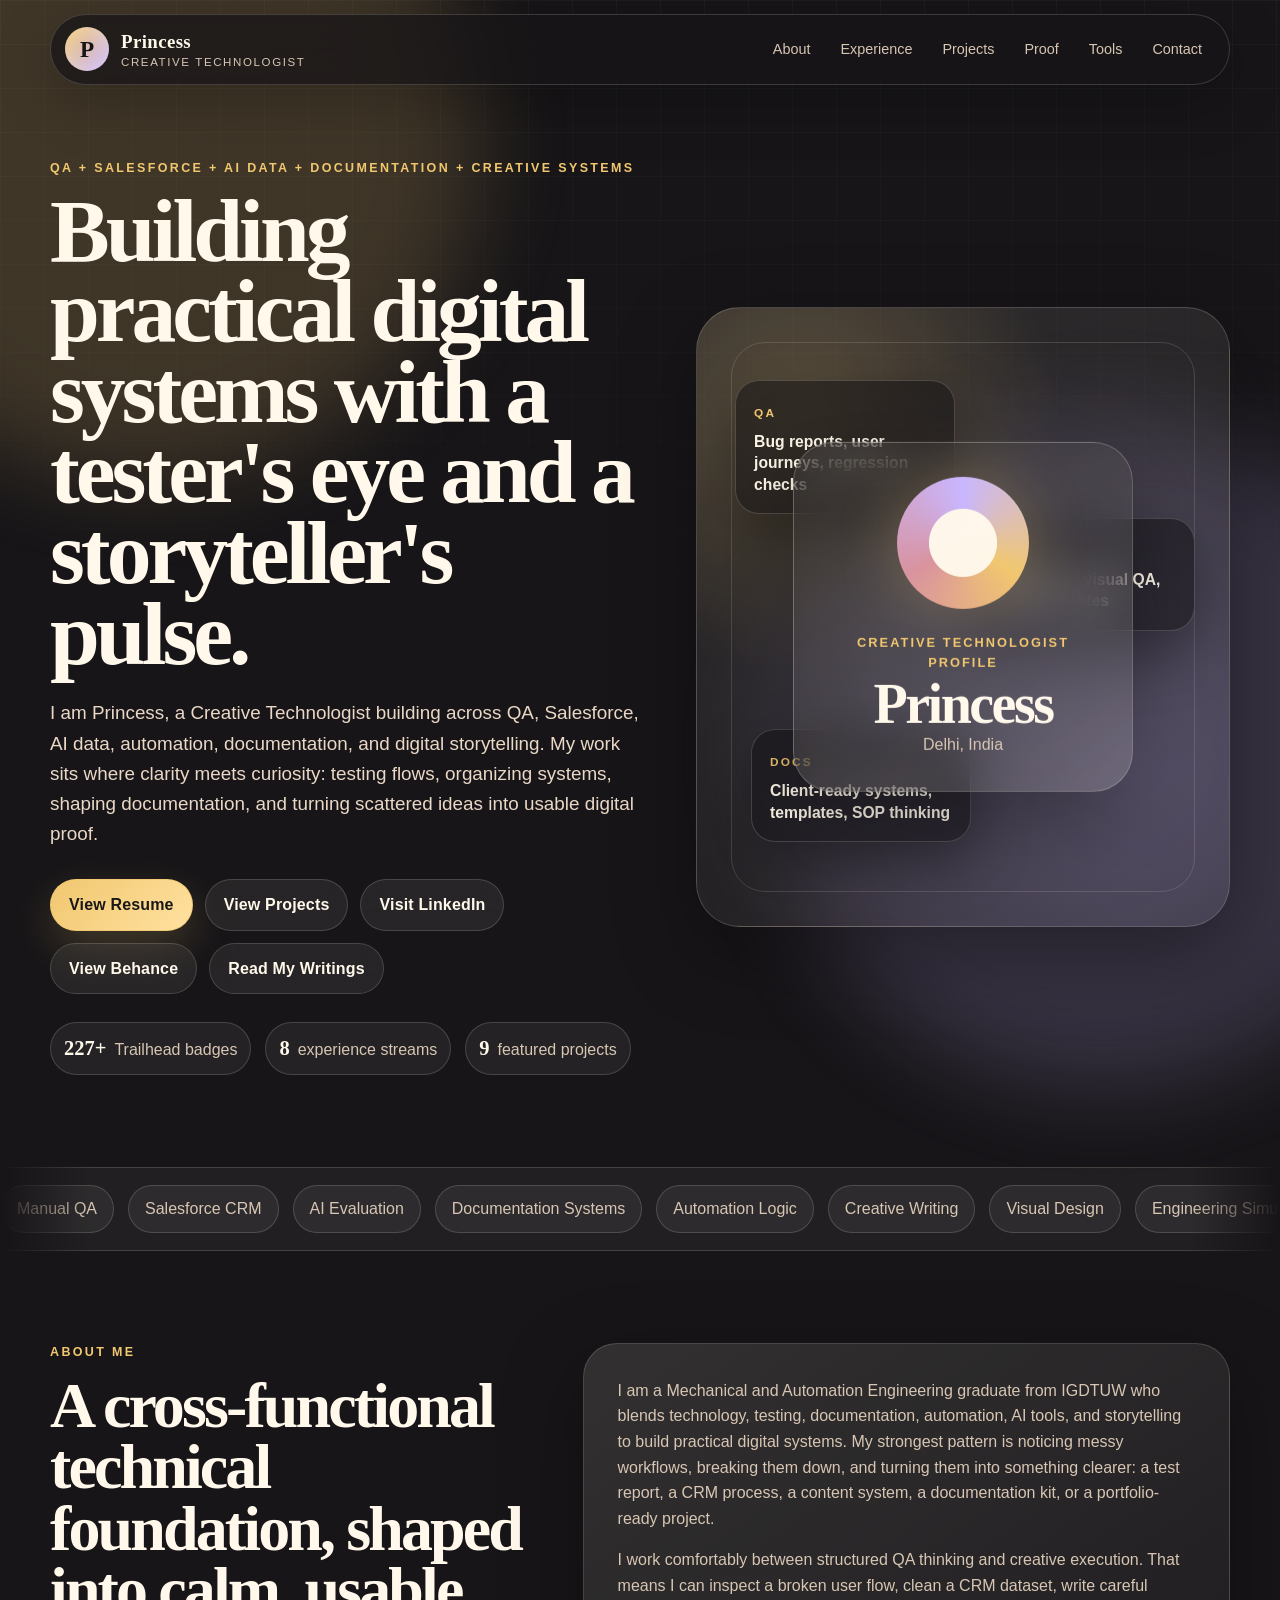
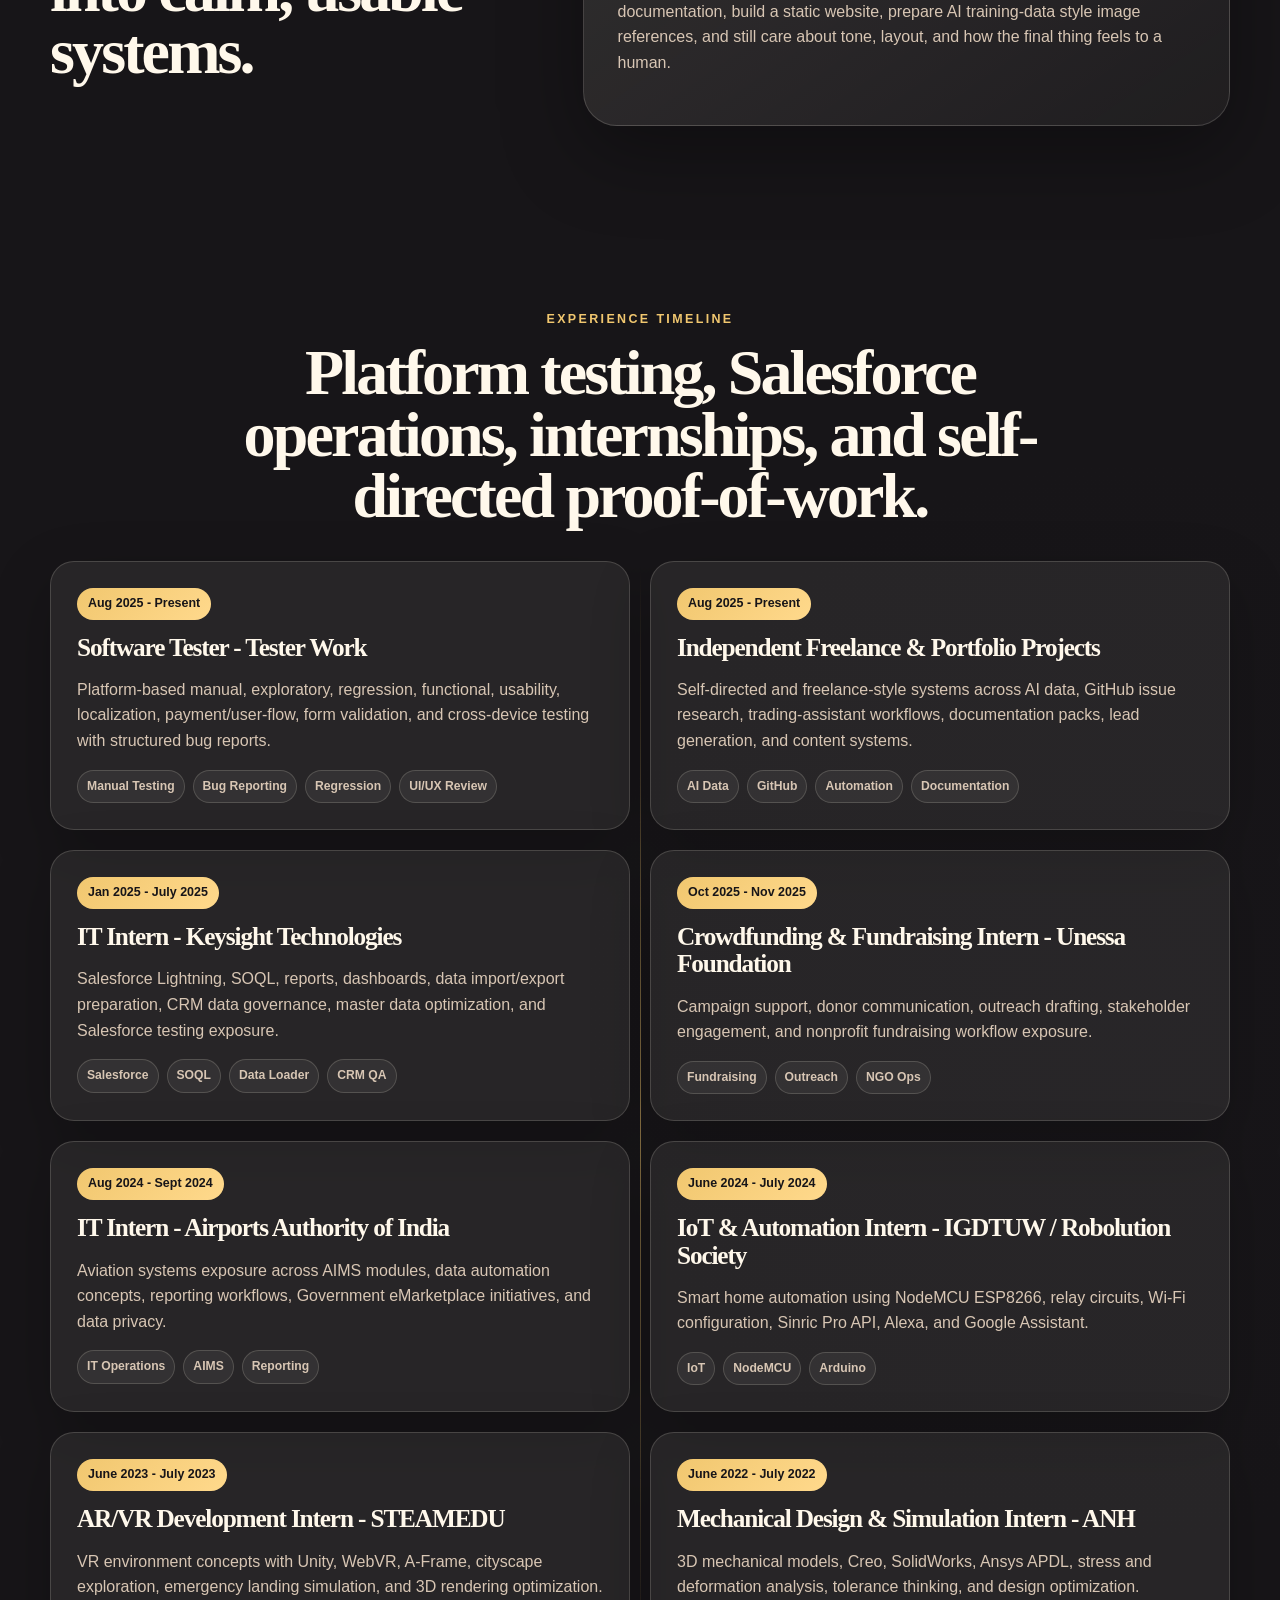
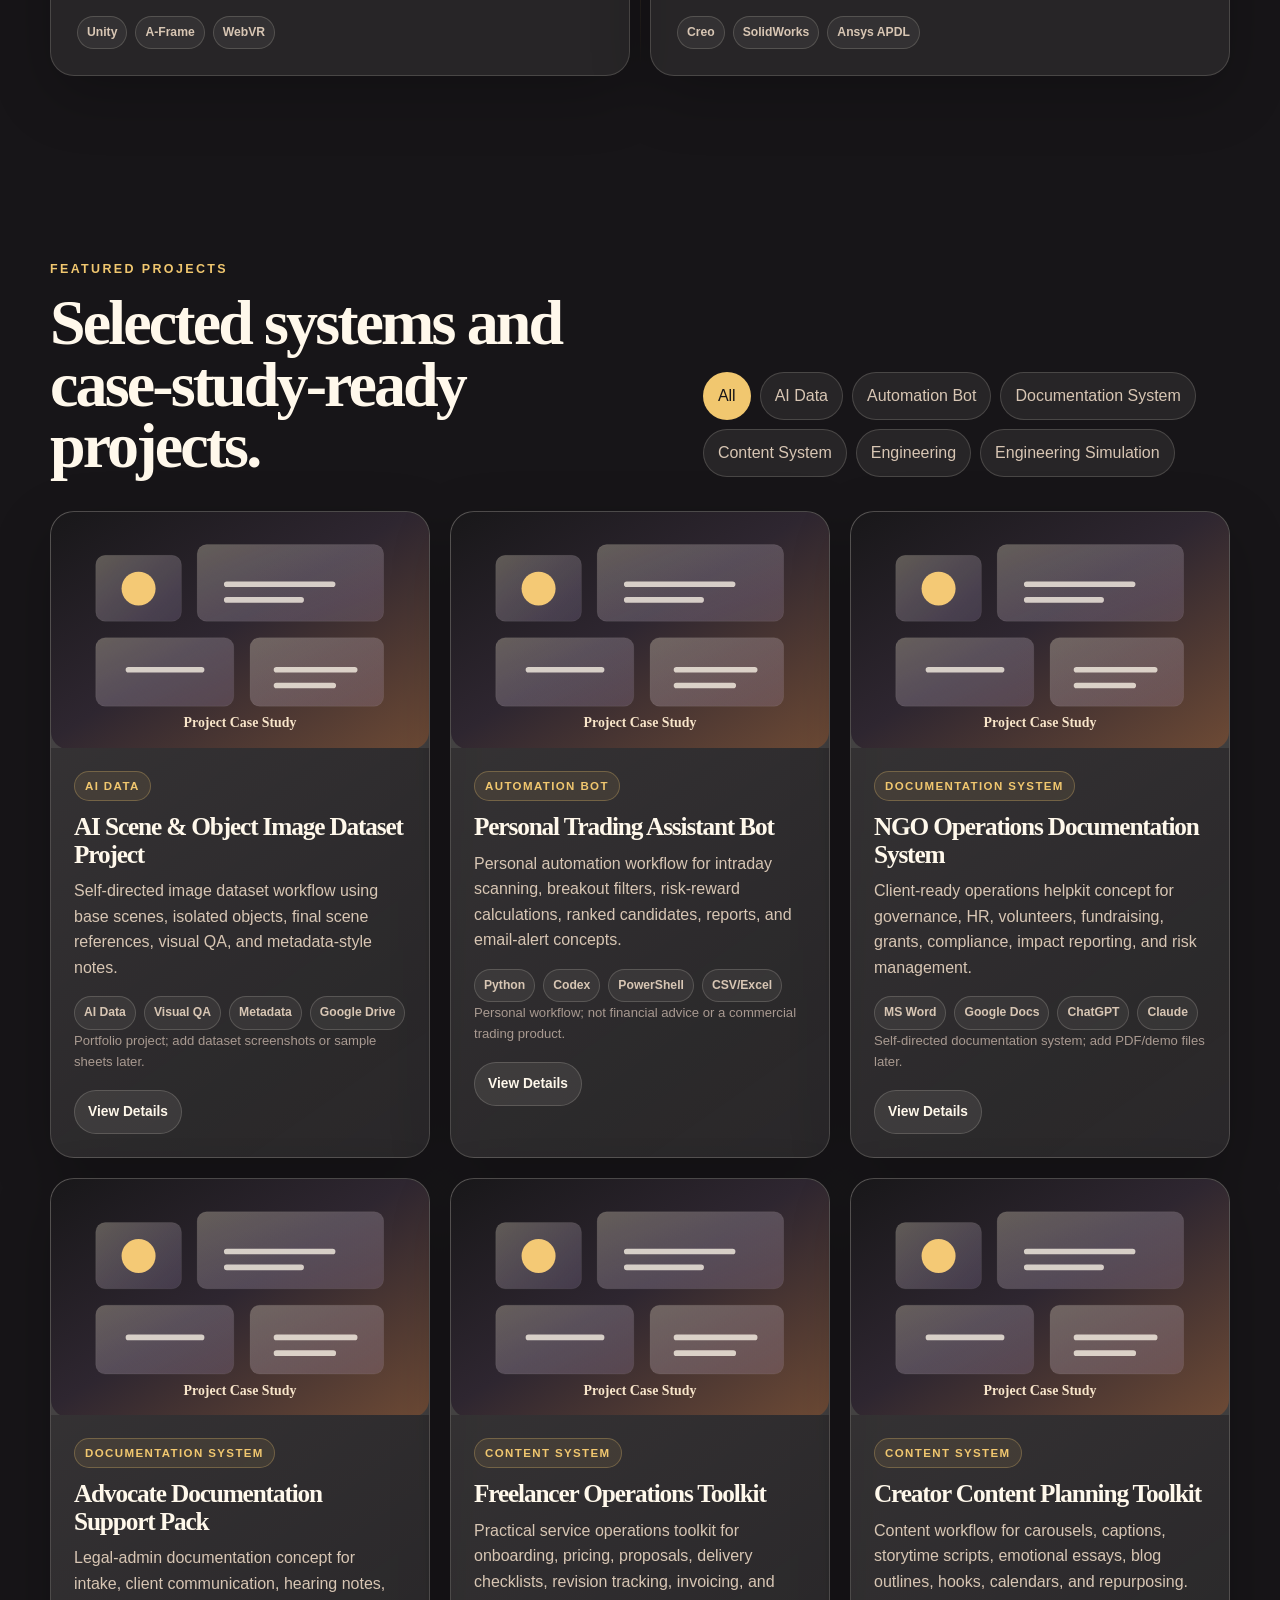
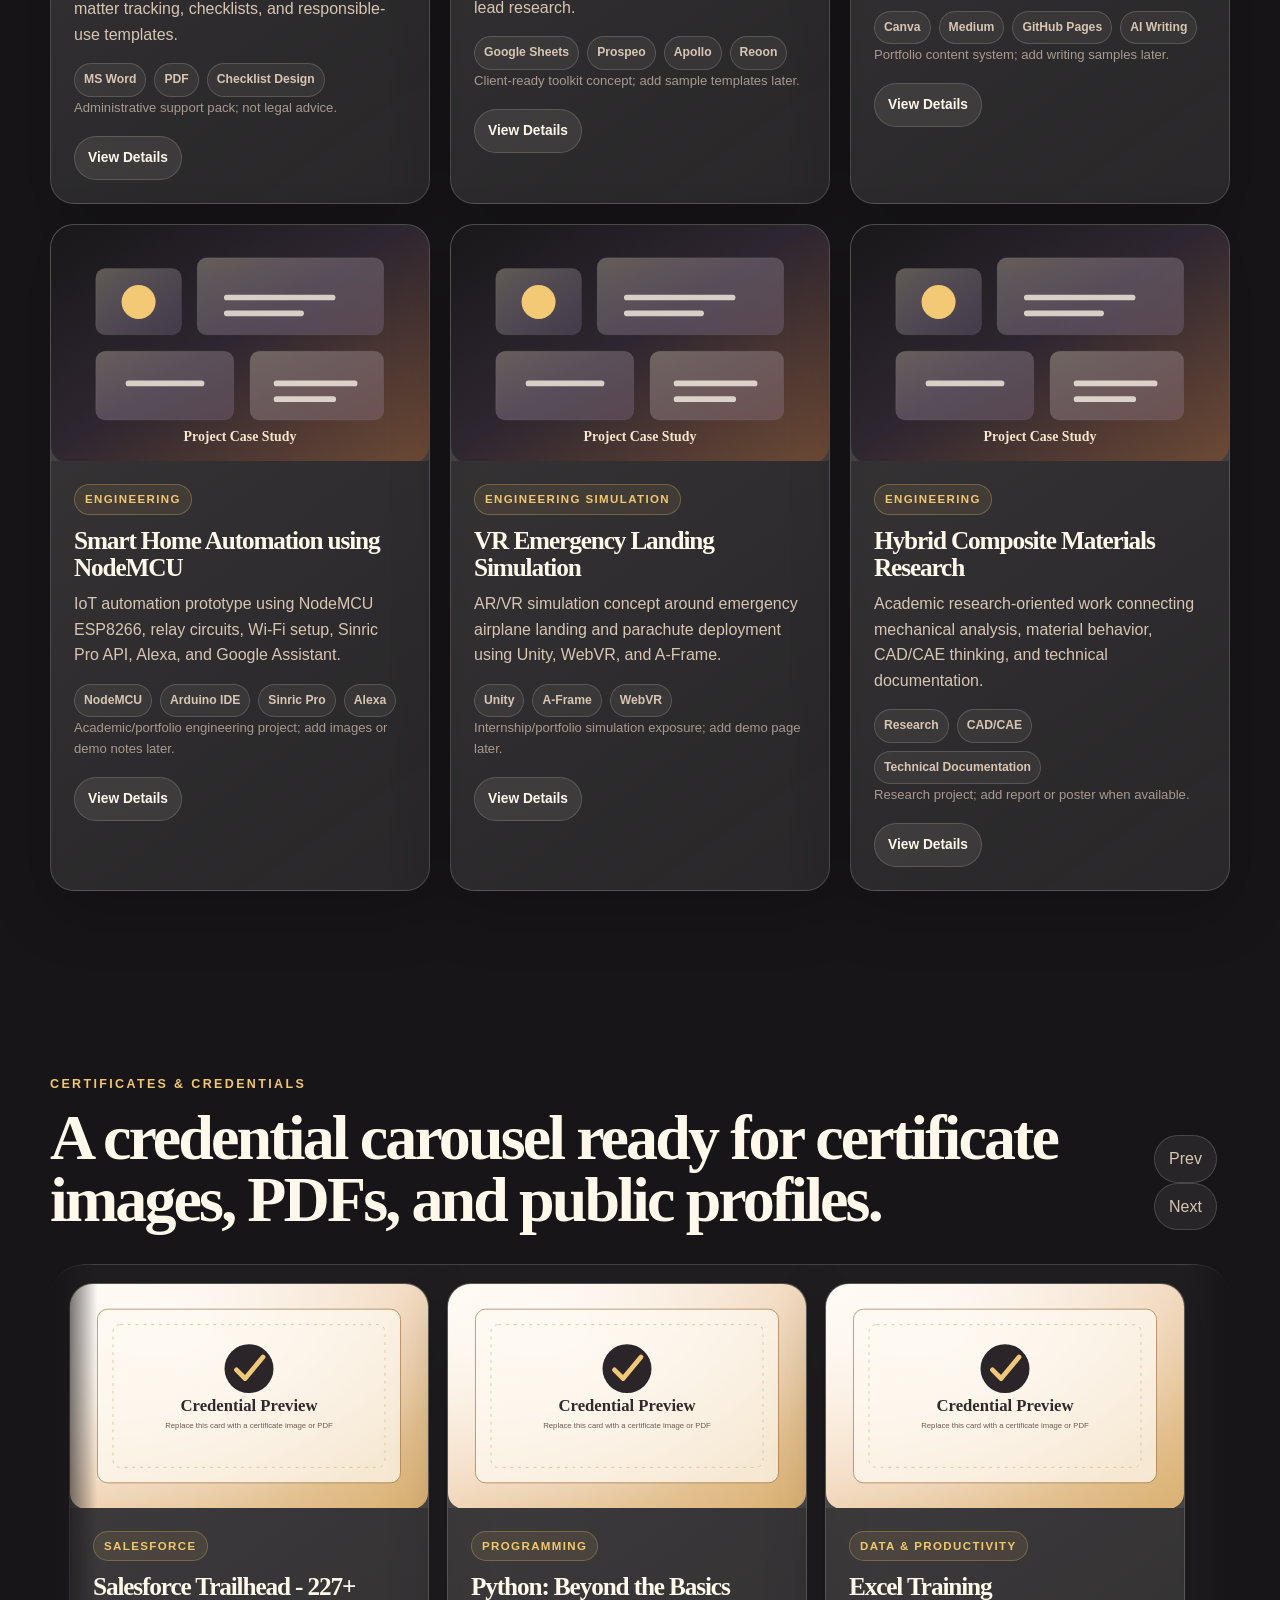
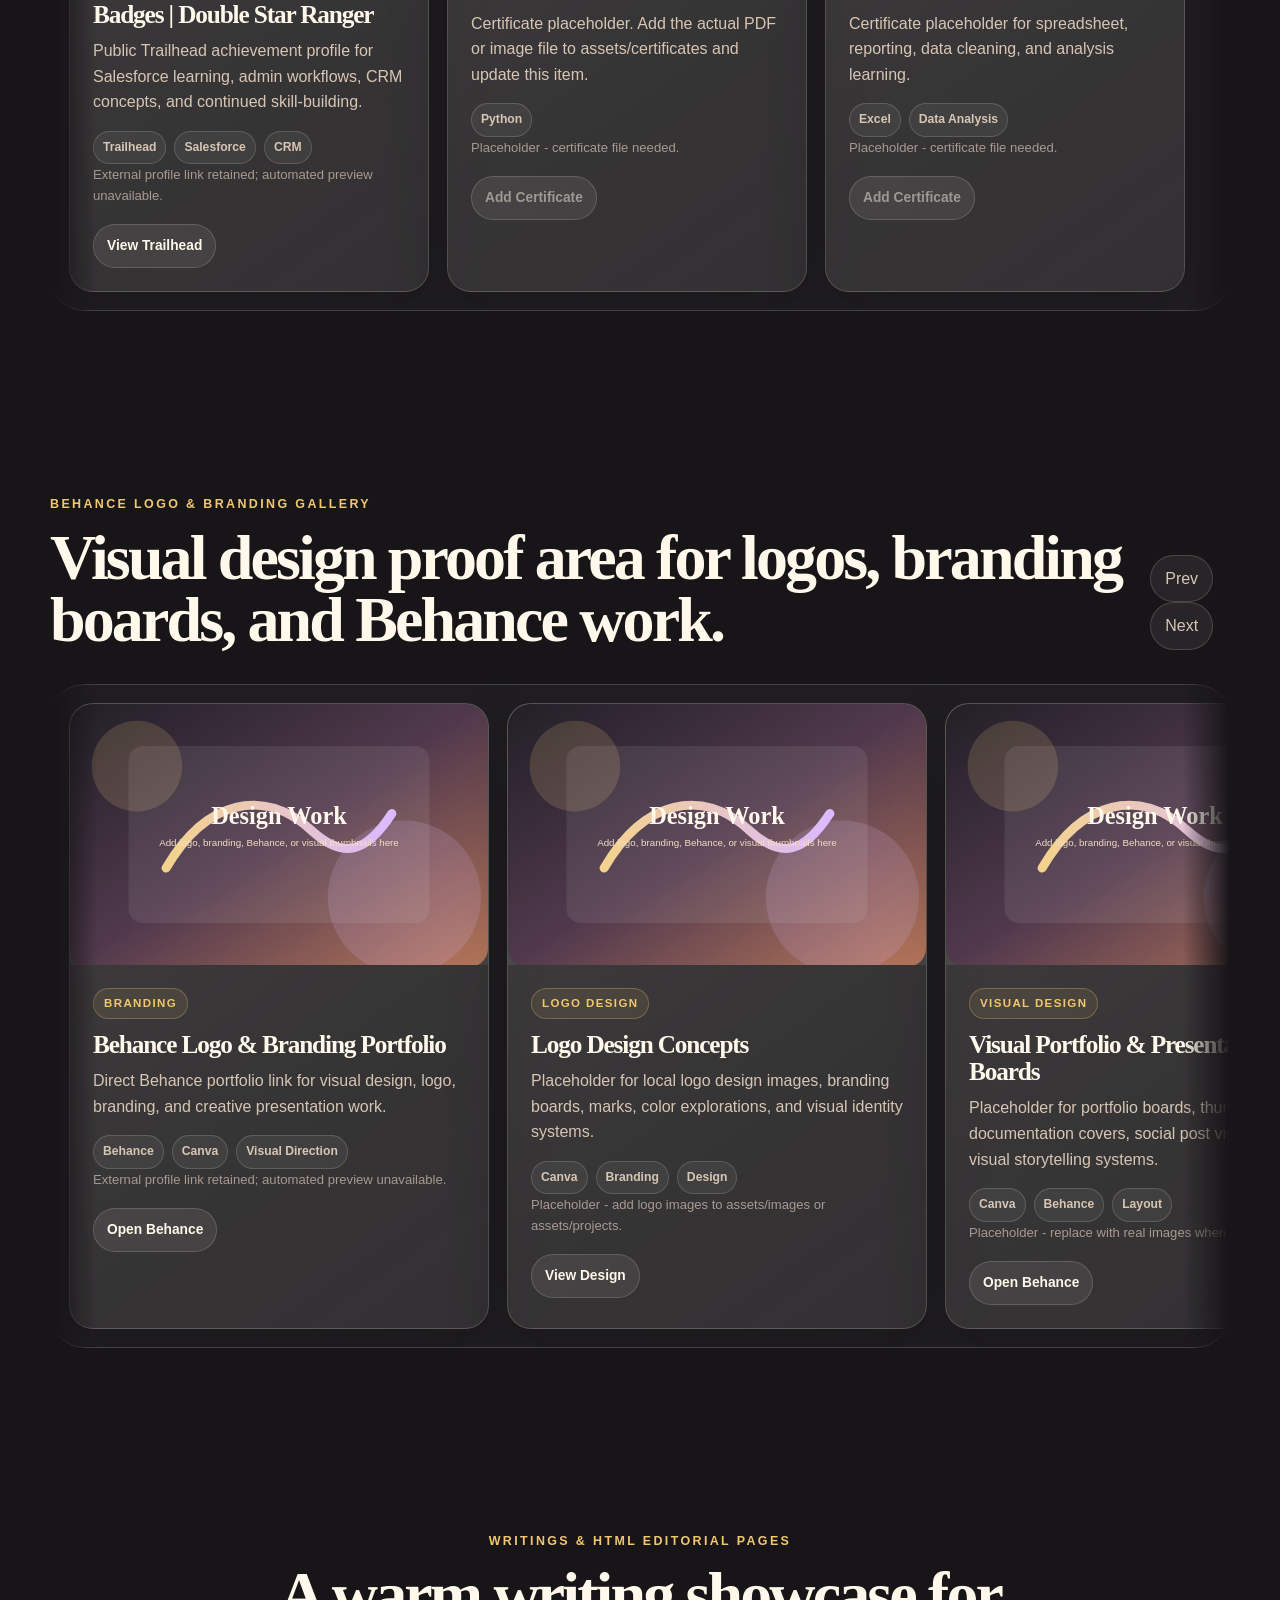
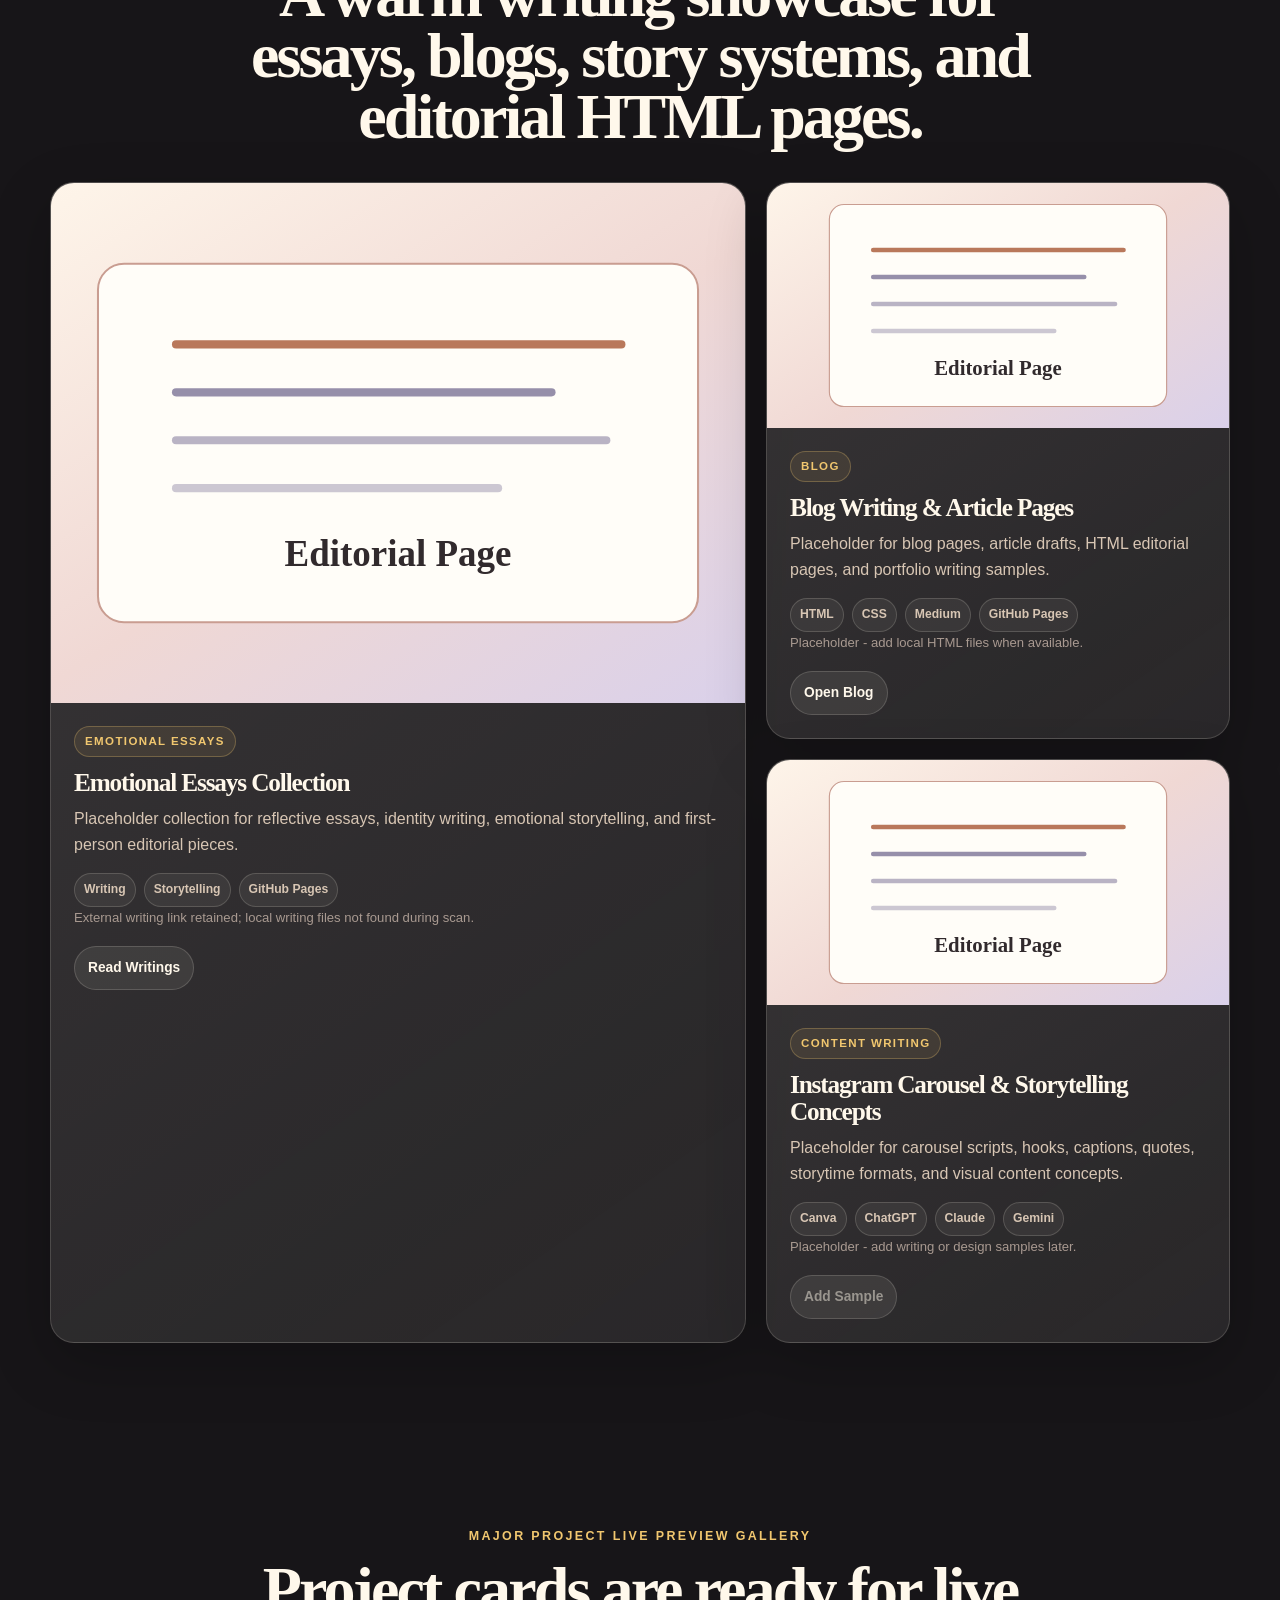
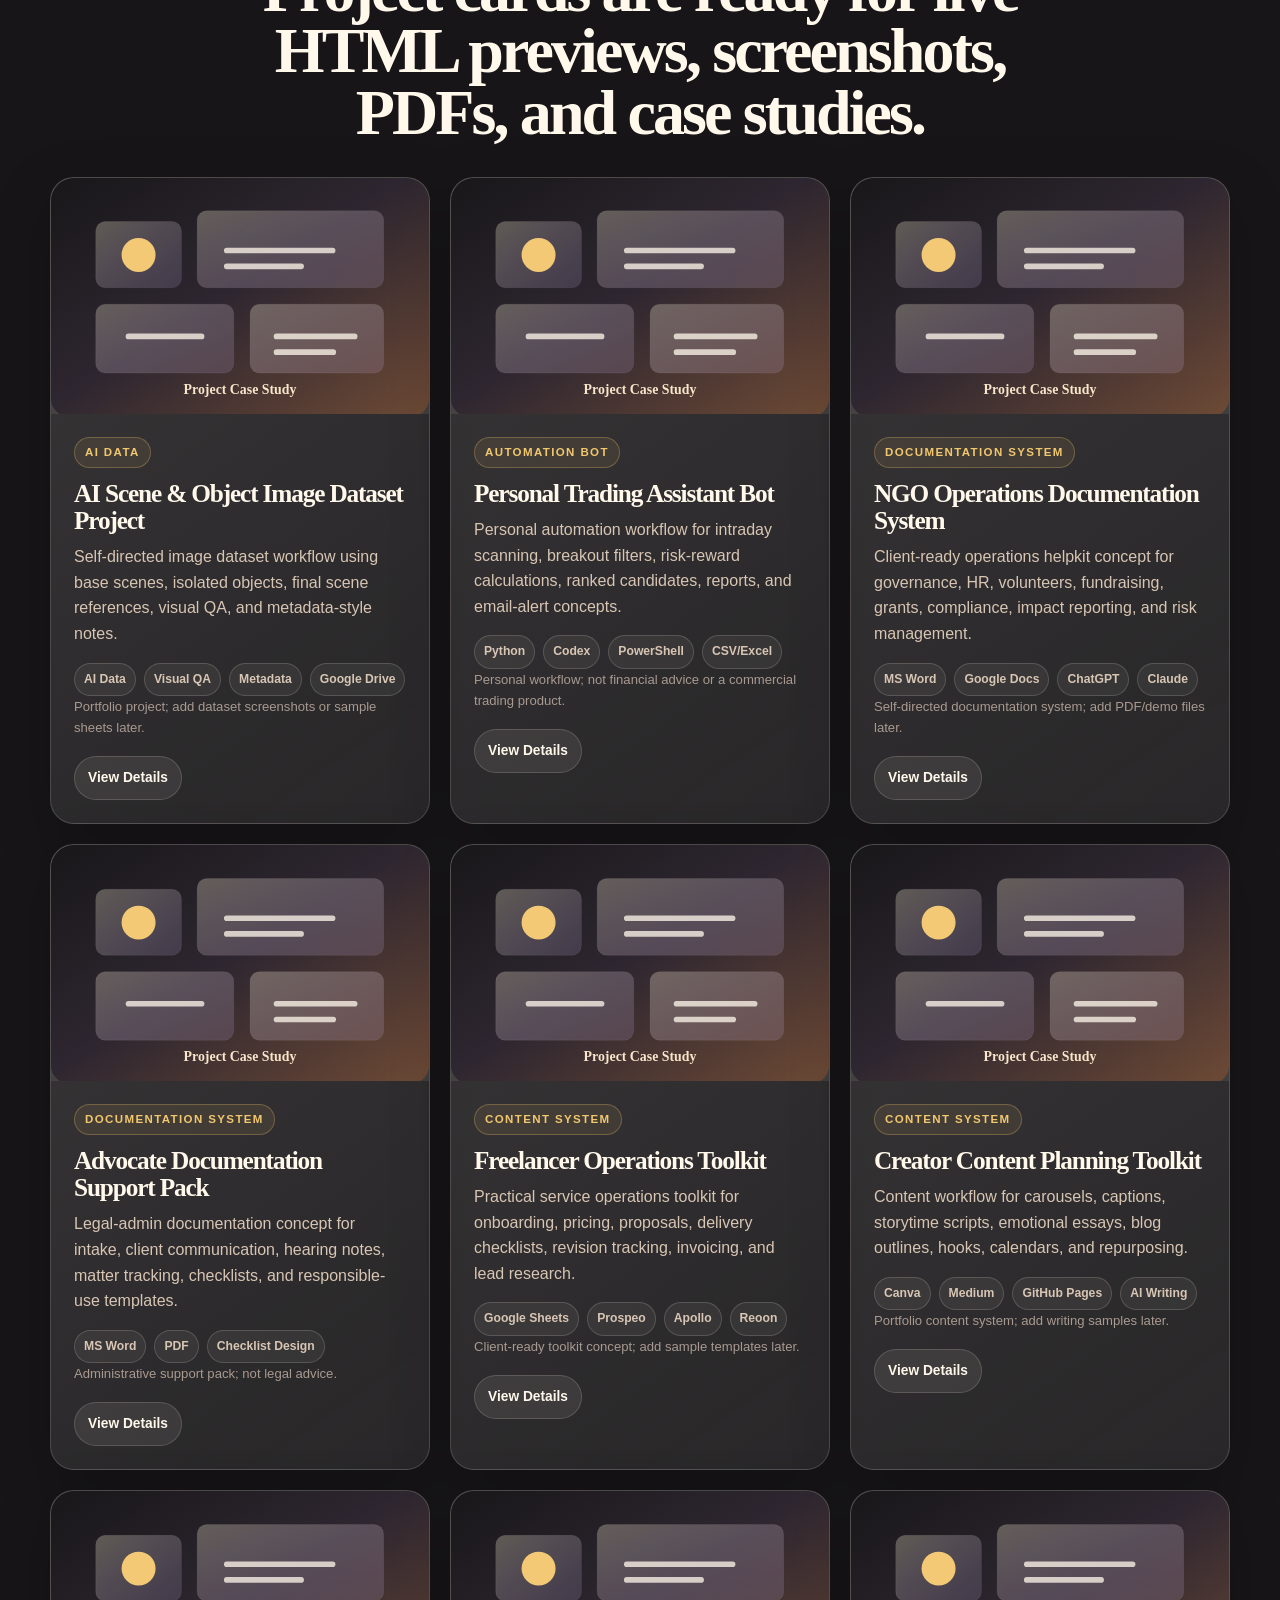
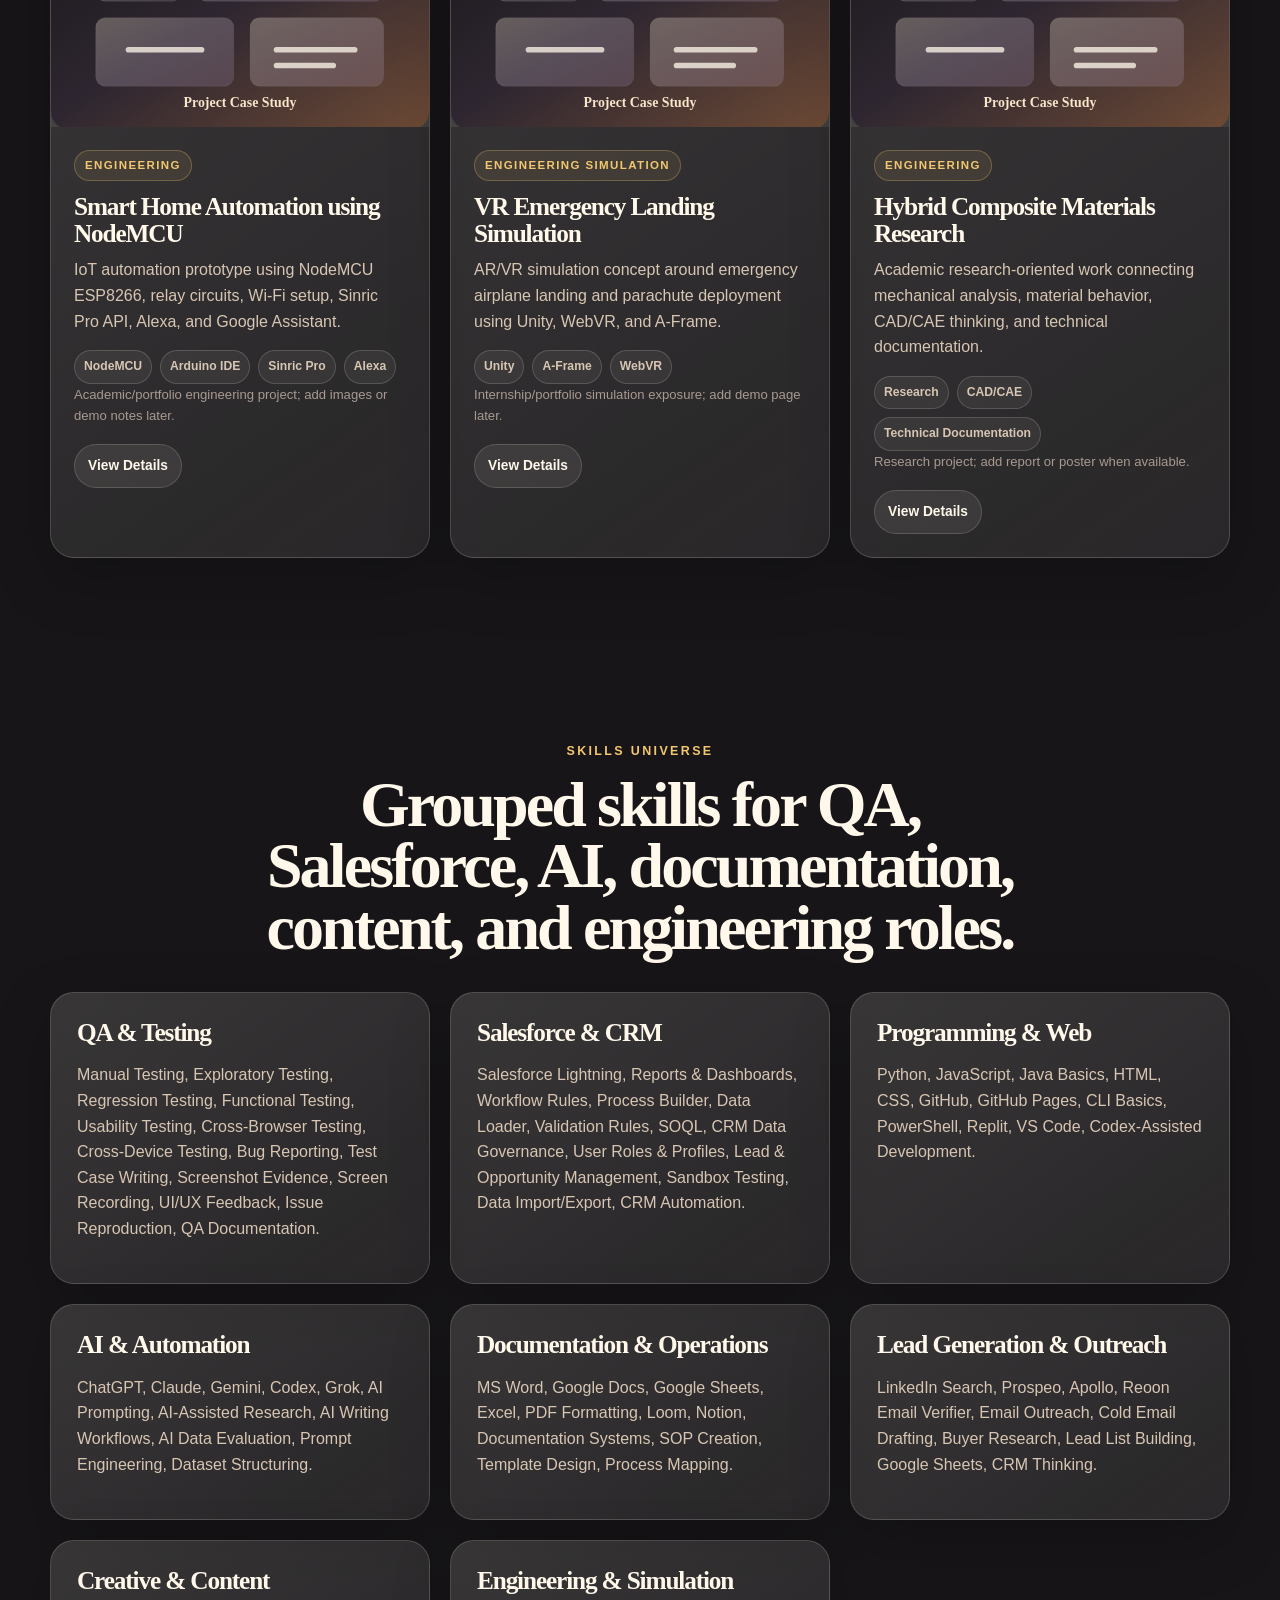
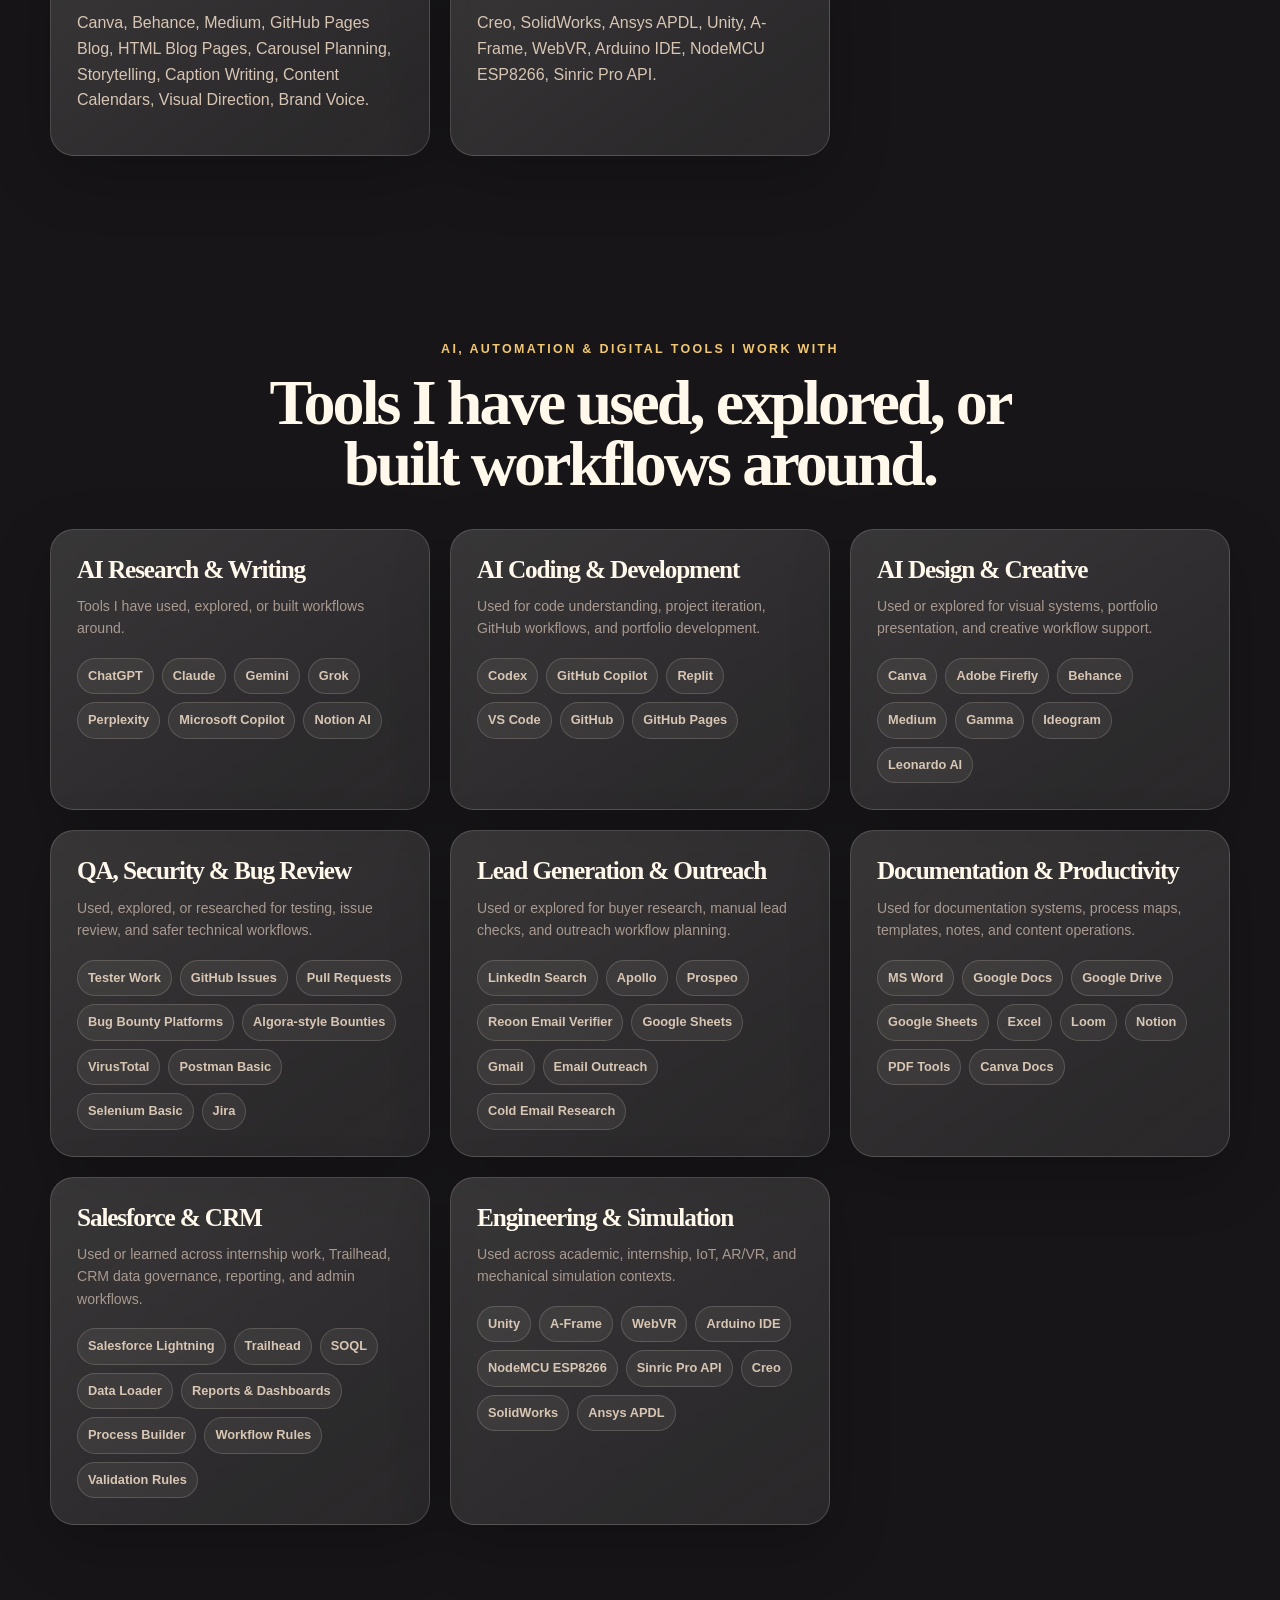
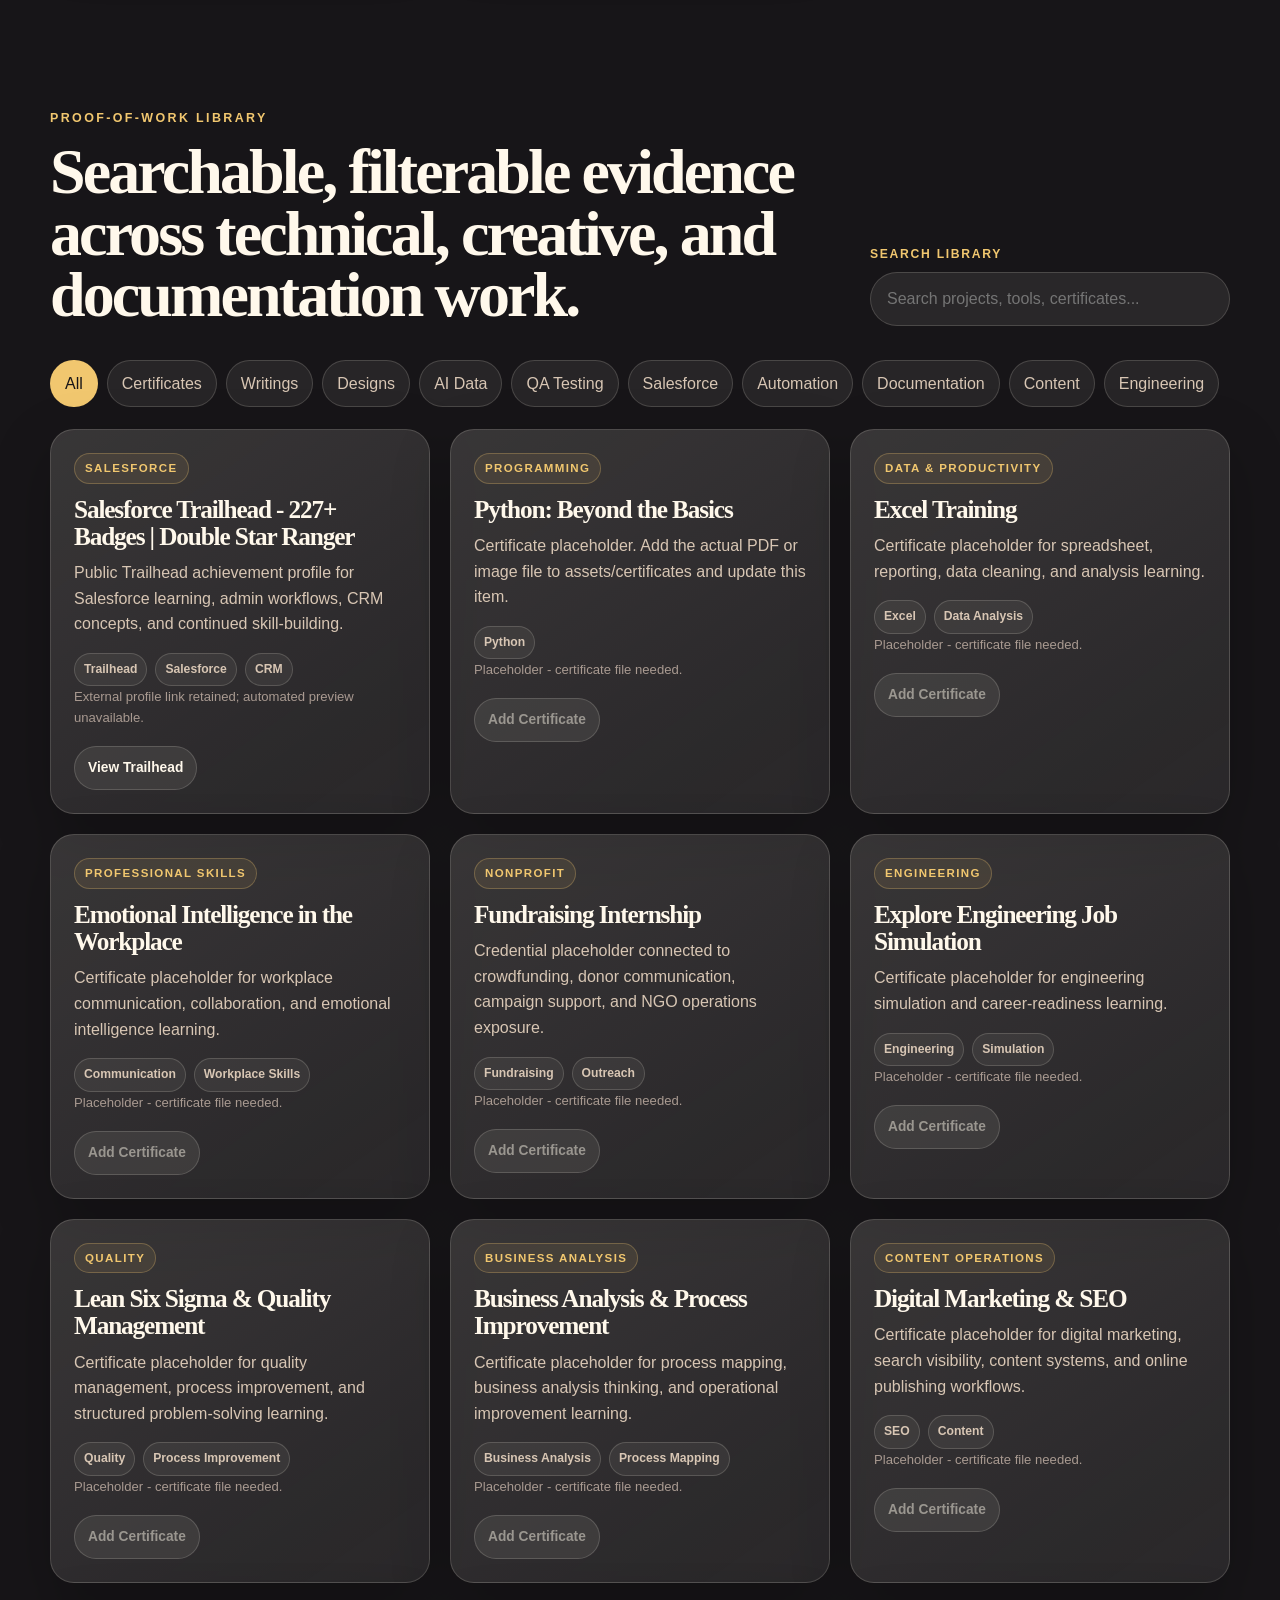
==== index.html @ ad326673 "Create portfolio website and master resume" ====
<!DOCTYPE html>
<html lang="en">
<head>
  <meta charset="UTF-8">
  <meta name="viewport" content="width=device-width, initial-scale=1.0">
  <meta name="description" content="Princess - Creative Technologist portfolio across QA testing, Salesforce, AI data, automation, documentation, writing, and design.">
  <meta name="keywords" content="Princess, QA Tester, Salesforce Admin, AI Data, Technical Documentation, Portfolio, GitHub Pages, Creative Technologist">
  <meta name="author" content="Princess">
  <meta property="og:title" content="Princess - Creative Technologist Portfolio">
  <meta property="og:description" content="A complete proof-of-work portfolio across QA, Salesforce, AI data, automation, documentation, writing, and design.">
  <meta property="og:type" content="website">
  <meta property="og:image" content="assets/images/placeholder-project.svg">
  <meta property="og:url" content="https://princessofficial2905.github.io/">
  <meta name="theme-color" content="#171518">
  <title>Princess | Creative Technologist Portfolio</title>
  <link rel="icon" type="image/svg+xml" href="assets/icons/favicon.svg">
  <link rel="stylesheet" href="styles.css">
</head>
<body>
  <div class="ambient ambient-one" aria-hidden="true"></div>
  <div class="ambient ambient-two" aria-hidden="true"></div>

  <header class="site-header" id="top">
    <a class="brand" href="#top" aria-label="Princess portfolio home">
      <span class="brand-mark">P</span>
      <span>
        <strong>Princess</strong>
        <small>Creative Technologist</small>
      </span>
    </a>

    <button class="nav-toggle" type="button" aria-label="Open navigation" aria-expanded="false">
      <span></span>
      <span></span>
      <span></span>
    </button>

    <nav class="main-nav" aria-label="Primary navigation">
      <a href="#about">About</a>
      <a href="#experience">Experience</a>
      <a href="#projects">Projects</a>
      <a href="#proof-library">Proof</a>
      <a href="#tools">Tools</a>
      <a href="#contact">Contact</a>
    </nav>
  </header>

  <main>
    <section class="hero section-shell">
      <div class="hero-copy reveal">
        <p class="eyebrow">QA + Salesforce + AI data + documentation + creative systems</p>
        <h1>Building practical digital systems with a tester's eye and a storyteller's pulse.</h1>
        <p class="hero-lede">I am Princess, a Creative Technologist building across QA, Salesforce, AI data, automation, documentation, and digital storytelling. My work sits where clarity meets curiosity: testing flows, organizing systems, shaping documentation, and turning scattered ideas into usable digital proof.</p>
        <div class="hero-actions">
          <a class="btn primary" href="MASTER_RESUME_PRINCESS.html">View Resume</a>
          <a class="btn ghost" href="#projects">View Projects</a>
          <a class="btn ghost" href="https://www.linkedin.com/in/princess2905" target="_blank" rel="noopener">Visit LinkedIn</a>
          <a class="btn ghost" href="https://www.behance.net/princess2905" target="_blank" rel="noopener">View Behance</a>
          <a class="btn ghost" href="https://princessofficial2905.github.io/Writings/" target="_blank" rel="noopener">Read My Writings</a>
        </div>
        <div class="hero-stats" aria-label="Portfolio highlights">
          <span><strong>227+</strong> Trailhead badges</span>
          <span><strong>8</strong> experience streams</span>
          <span><strong>9</strong> featured projects</span>
        </div>
      </div>

      <div class="hero-visual reveal" aria-label="Portfolio preview">
        <div class="orbit-card card-qa">
          <span>QA</span>
          <strong>Bug reports, user journeys, regression checks</strong>
        </div>
        <div class="orbit-card card-ai">
          <span>AI Data</span>
          <strong>Image sets, visual QA, metadata notes</strong>
        </div>
        <div class="orbit-card card-docs">
          <span>Docs</span>
          <strong>Client-ready systems, templates, SOP thinking</strong>
        </div>
        <div class="portrait-panel">
          <div class="portrait-ring"></div>
          <p>Creative technologist profile</p>
          <h2>Princess</h2>
          <span>Delhi, India</span>
        </div>
      </div>
    </section>

    <section class="proof-strip" aria-label="Quick proof categories">
      <span>Manual QA</span>
      <span>Salesforce CRM</span>
      <span>AI Evaluation</span>
      <span>Documentation Systems</span>
      <span>Automation Logic</span>
      <span>Creative Writing</span>
      <span>Visual Design</span>
      <span>Engineering Simulation</span>
    </section>

    <section class="section-shell about-grid" id="about">
      <div class="section-heading reveal">
        <p class="eyebrow">About me</p>
        <h2>A cross-functional technical foundation, shaped into calm, usable systems.</h2>
      </div>
      <div class="about-copy reveal">
        <p>I am a Mechanical and Automation Engineering graduate from IGDTUW who blends technology, testing, documentation, automation, AI tools, and storytelling to build practical digital systems. My strongest pattern is noticing messy workflows, breaking them down, and turning them into something clearer: a test report, a CRM process, a content system, a documentation kit, or a portfolio-ready project.</p>
        <p>I work comfortably between structured QA thinking and creative execution. That means I can inspect a broken user flow, clean a CRM dataset, write careful documentation, build a static website, prepare AI training-data style image references, and still care about tone, layout, and how the final thing feels to a human.</p>
      </div>
    </section>

    <section class="section-shell" id="experience">
      <div class="section-heading center reveal">
        <p class="eyebrow">Experience timeline</p>
        <h2>Platform testing, Salesforce operations, internships, and self-directed proof-of-work.</h2>
      </div>

      <div class="timeline">
        <article class="timeline-card reveal">
          <span class="timeline-date">Aug 2025 - Present</span>
          <h3>Software Tester - Tester Work</h3>
          <p>Platform-based manual, exploratory, regression, functional, usability, localization, payment/user-flow, form validation, and cross-device testing with structured bug reports.</p>
          <div class="mini-chips"><span>Manual Testing</span><span>Bug Reporting</span><span>Regression</span><span>UI/UX Review</span></div>
        </article>
        <article class="timeline-card reveal">
          <span class="timeline-date">Aug 2025 - Present</span>
          <h3>Independent Freelance & Portfolio Projects</h3>
          <p>Self-directed and freelance-style systems across AI data, GitHub issue research, trading-assistant workflows, documentation packs, lead generation, and content systems.</p>
          <div class="mini-chips"><span>AI Data</span><span>GitHub</span><span>Automation</span><span>Documentation</span></div>
        </article>
        <article class="timeline-card reveal">
          <span class="timeline-date">Jan 2025 - July 2025</span>
          <h3>IT Intern - Keysight Technologies</h3>
          <p>Salesforce Lightning, SOQL, reports, dashboards, data import/export preparation, CRM data governance, master data optimization, and Salesforce testing exposure.</p>
          <div class="mini-chips"><span>Salesforce</span><span>SOQL</span><span>Data Loader</span><span>CRM QA</span></div>
        </article>
        <article class="timeline-card reveal">
          <span class="timeline-date">Oct 2025 - Nov 2025</span>
          <h3>Crowdfunding & Fundraising Intern - Unessa Foundation</h3>
          <p>Campaign support, donor communication, outreach drafting, stakeholder engagement, and nonprofit fundraising workflow exposure.</p>
          <div class="mini-chips"><span>Fundraising</span><span>Outreach</span><span>NGO Ops</span></div>
        </article>
        <article class="timeline-card reveal">
          <span class="timeline-date">Aug 2024 - Sept 2024</span>
          <h3>IT Intern - Airports Authority of India</h3>
          <p>Aviation systems exposure across AIMS modules, data automation concepts, reporting workflows, Government eMarketplace initiatives, and data privacy.</p>
          <div class="mini-chips"><span>IT Operations</span><span>AIMS</span><span>Reporting</span></div>
        </article>
        <article class="timeline-card reveal">
          <span class="timeline-date">June 2024 - July 2024</span>
          <h3>IoT & Automation Intern - IGDTUW / Robolution Society</h3>
          <p>Smart home automation using NodeMCU ESP8266, relay circuits, Wi-Fi configuration, Sinric Pro API, Alexa, and Google Assistant.</p>
          <div class="mini-chips"><span>IoT</span><span>NodeMCU</span><span>Arduino</span></div>
        </article>
        <article class="timeline-card reveal">
          <span class="timeline-date">June 2023 - July 2023</span>
          <h3>AR/VR Development Intern - STEAMEDU</h3>
          <p>VR environment concepts with Unity, WebVR, A-Frame, cityscape exploration, emergency landing simulation, and 3D rendering optimization.</p>
          <div class="mini-chips"><span>Unity</span><span>A-Frame</span><span>WebVR</span></div>
        </article>
        <article class="timeline-card reveal">
          <span class="timeline-date">June 2022 - July 2022</span>
          <h3>Mechanical Design & Simulation Intern - ANH</h3>
          <p>3D mechanical models, Creo, SolidWorks, Ansys APDL, stress and deformation analysis, tolerance thinking, and design optimization.</p>
          <div class="mini-chips"><span>Creo</span><span>SolidWorks</span><span>Ansys APDL</span></div>
        </article>
      </div>
    </section>

    <section class="section-shell" id="projects">
      <div class="section-heading split reveal">
        <div>
          <p class="eyebrow">Featured projects</p>
          <h2>Selected systems and case-study-ready projects.</h2>
        </div>
        <div class="filter-row" id="projectFilters" aria-label="Project filters"></div>
      </div>
      <div class="card-grid project-grid" id="projectGrid"></div>
    </section>

    <section class="section-shell showcase-section" id="certificates">
      <div class="section-heading split reveal">
        <div>
          <p class="eyebrow">Certificates & credentials</p>
          <h2>A credential carousel ready for certificate images, PDFs, and public profiles.</h2>
        </div>
        <div class="carousel-controls">
          <button type="button" data-carousel-prev="certificateTrack" aria-label="Previous certificates">Prev</button>
          <button type="button" data-carousel-next="certificateTrack" aria-label="Next certificates">Next</button>
        </div>
      </div>
      <div class="carousel-window">
        <div class="carousel-track auto-scroll" id="certificateTrack"></div>
      </div>
    </section>

    <section class="section-shell showcase-section" id="designs">
      <div class="section-heading split reveal">
        <div>
          <p class="eyebrow">Behance logo & branding gallery</p>
          <h2>Visual design proof area for logos, branding boards, and Behance work.</h2>
        </div>
        <div class="carousel-controls">
          <button type="button" data-carousel-prev="designTrack" aria-label="Previous designs">Prev</button>
          <button type="button" data-carousel-next="designTrack" aria-label="Next designs">Next</button>
        </div>
      </div>
      <div class="carousel-window visual-window">
        <div class="carousel-track auto-scroll reverse" id="designTrack"></div>
      </div>
    </section>

    <section class="section-shell" id="writings">
      <div class="section-heading center reveal">
        <p class="eyebrow">Writings & HTML editorial pages</p>
        <h2>A warm writing showcase for essays, blogs, story systems, and editorial HTML pages.</h2>
      </div>
      <div class="writing-layout" id="writingGrid"></div>
    </section>

    <section class="section-shell" id="major-previews">
      <div class="section-heading center reveal">
        <p class="eyebrow">Major project live preview gallery</p>
        <h2>Project cards are ready for live HTML previews, screenshots, PDFs, and case studies.</h2>
      </div>
      <div class="preview-grid" id="livePreviewGrid"></div>
    </section>

    <section class="section-shell" id="skills">
      <div class="section-heading center reveal">
        <p class="eyebrow">Skills universe</p>
        <h2>Grouped skills for QA, Salesforce, AI, documentation, content, and engineering roles.</h2>
      </div>
      <div class="skills-universe">
        <article class="skill-planet reveal"><h3>QA & Testing</h3><p>Manual Testing, Exploratory Testing, Regression Testing, Functional Testing, Usability Testing, Cross-Browser Testing, Cross-Device Testing, Bug Reporting, Test Case Writing, Screenshot Evidence, Screen Recording, UI/UX Feedback, Issue Reproduction, QA Documentation.</p></article>
        <article class="skill-planet reveal"><h3>Salesforce & CRM</h3><p>Salesforce Lightning, Reports & Dashboards, Workflow Rules, Process Builder, Data Loader, Validation Rules, SOQL, CRM Data Governance, User Roles & Profiles, Lead & Opportunity Management, Sandbox Testing, Data Import/Export, CRM Automation.</p></article>
        <article class="skill-planet reveal"><h3>Programming & Web</h3><p>Python, JavaScript, Java Basics, HTML, CSS, GitHub, GitHub Pages, CLI Basics, PowerShell, Replit, VS Code, Codex-Assisted Development.</p></article>
        <article class="skill-planet reveal"><h3>AI & Automation</h3><p>ChatGPT, Claude, Gemini, Codex, Grok, AI Prompting, AI-Assisted Research, AI Writing Workflows, AI Data Evaluation, Prompt Engineering, Dataset Structuring.</p></article>
        <article class="skill-planet reveal"><h3>Documentation & Operations</h3><p>MS Word, Google Docs, Google Sheets, Excel, PDF Formatting, Loom, Notion, Documentation Systems, SOP Creation, Template Design, Process Mapping.</p></article>
        <article class="skill-planet reveal"><h3>Lead Generation & Outreach</h3><p>LinkedIn Search, Prospeo, Apollo, Reoon Email Verifier, Email Outreach, Cold Email Drafting, Buyer Research, Lead List Building, Google Sheets, CRM Thinking.</p></article>
        <article class="skill-planet reveal"><h3>Creative & Content</h3><p>Canva, Behance, Medium, GitHub Pages Blog, HTML Blog Pages, Carousel Planning, Storytelling, Caption Writing, Content Calendars, Visual Direction, Brand Voice.</p></article>
        <article class="skill-planet reveal"><h3>Engineering & Simulation</h3><p>Creo, SolidWorks, Ansys APDL, Unity, A-Frame, WebVR, Arduino IDE, NodeMCU ESP8266, Sinric Pro API.</p></article>
      </div>
    </section>

    <section class="section-shell tools-section" id="tools">
      <div class="section-heading center reveal">
        <p class="eyebrow">AI, Automation & Digital Tools I Work With</p>
        <h2>Tools I have used, explored, or built workflows around.</h2>
      </div>
      <div class="tools-grid" id="toolsGrid"></div>
    </section>

    <section class="section-shell proof-library-section" id="proof-library">
      <div class="section-heading split reveal">
        <div>
          <p class="eyebrow">Proof-of-work library</p>
          <h2>Searchable, filterable evidence across technical, creative, and documentation work.</h2>
        </div>
        <label class="search-box">
          <span>Search library</span>
          <input type="search" id="librarySearch" placeholder="Search projects, tools, certificates...">
        </label>
      </div>
      <div class="filter-row library-filters" id="libraryFilters" aria-label="Proof library filters"></div>
      <div class="library-grid" id="libraryGrid"></div>
    </section>

    <section class="section-shell links-wall-section" id="links">
      <div class="section-heading center reveal">
        <p class="eyebrow">Featured links wall</p>
        <h2>All important public and local links in one elegant place.</h2>
      </div>
      <div class="links-wall" id="featuredLinksGrid"></div>
    </section>

    <section class="section-shell asset-note reveal">
      <div>
        <p class="eyebrow">Asset scan note</p>
        <h2>Built honestly from a fresh workspace.</h2>
      </div>
      <p>The initial repository scan found no local certificates, images, PDFs, writing pages, Behance assets, or project HTML files. This website therefore includes premium placeholder cards and a replaceable data file so every proof item can be upgraded without redesigning the site.</p>
      <div id="assetStatusList" class="status-list"></div>
    </section>

    <section class="section-shell contact-section" id="contact">
      <div class="contact-card reveal">
        <p class="eyebrow">Contact</p>
        <h2>Let us build something clear, useful, and quietly unforgettable.</h2>
        <p>Open to QA Testing, Salesforce Administration, AI Data Evaluation, Data Operations, Business Analysis, IT Operations, Content Operations, and Technical Documentation roles.</p>
        <div class="contact-actions">
          <a class="btn primary" href="mailto:princess.official2905@gmail.com">Email Me</a>
          <a class="btn ghost" href="https://www.linkedin.com/in/princess2905" target="_blank" rel="noopener">LinkedIn</a>
          <a class="btn ghost" href="https://www.behance.net/princess2905" target="_blank" rel="noopener">Behance</a>
          <a class="btn ghost" href="https://princessofficial2905.github.io/Writings/" target="_blank" rel="noopener">Blog</a>
        </div>
      </div>
    </section>
  </main>

  <footer class="site-footer">
    <p>Built with curiosity, clarity, and a little bit of creative chaos.</p>
    <a href="#top">Back to top</a>
  </footer>

  <script src="portfolio-data.js"></script>
  <script src="script.js"></script>
</body>
</html>
---- styles.css ----
:root {
  --bg: #171518;
  --bg-soft: #211d22;
  --ink: #fff8eb;
  --muted: #d8c6b4;
  --subtle: #a99a91;
  --card: rgba(255, 248, 235, 0.08);
  --card-strong: rgba(255, 248, 235, 0.13);
  --line: rgba(255, 248, 235, 0.16);
  --cream: #fff8eb;
  --amber: #f1c76f;
  --gold: #b97835;
  --rose: #d9939f;
  --lavender: #c9b7ff;
  --plum: #6f4e68;
  --shadow: 0 26px 80px rgba(0, 0, 0, 0.34);
  --radius-xl: 34px;
  --radius-lg: 24px;
  --radius-md: 18px;
  --font-display: "Cormorant Garamond", Georgia, "Times New Roman", serif;
  --font-body: Aptos, "Trebuchet MS", "Segoe UI", sans-serif;
}

* {
  box-sizing: border-box;
}

html {
  scroll-behavior: smooth;
}

body {
  min-height: 100vh;
  margin: 0;
  color: var(--ink);
  background:
    linear-gradient(180deg, rgba(23, 21, 24, 0.96), rgba(23, 21, 24, 1)),
    radial-gradient(circle at top left, rgba(241, 199, 111, 0.22), transparent 34rem),
    radial-gradient(circle at 88% 12%, rgba(201, 183, 255, 0.16), transparent 34rem),
    var(--bg);
  font-family: var(--font-body);
  line-height: 1.6;
  overflow-x: hidden;
}

body::before {
  content: "";
  position: fixed;
  inset: 0;
  z-index: -3;
  pointer-events: none;
  background-image:
    linear-gradient(rgba(255, 248, 235, 0.035) 1px, transparent 1px),
    linear-gradient(90deg, rgba(255, 248, 235, 0.03) 1px, transparent 1px);
  background-size: 44px 44px;
  mask-image: linear-gradient(to bottom, black, transparent 78%);
}

a {
  color: inherit;
  text-decoration: none;
}

button,
input {
  font: inherit;
}

img,
iframe {
  max-width: 100%;
}

.ambient {
  position: fixed;
  z-index: -2;
  width: 42rem;
  height: 42rem;
  border-radius: 999px;
  filter: blur(48px);
  opacity: 0.18;
  pointer-events: none;
}

.ambient-one {
  top: -12rem;
  left: -12rem;
  background: var(--amber);
}

.ambient-two {
  right: -10rem;
  top: 26rem;
  background: var(--lavender);
}

.site-header {
  position: sticky;
  top: 0;
  z-index: 20;
  display: flex;
  align-items: center;
  justify-content: space-between;
  width: min(1180px, calc(100% - 28px));
  margin: 14px auto 0;
  padding: 12px 14px;
  border: 1px solid var(--line);
  border-radius: 999px;
  background: rgba(23, 21, 24, 0.74);
  backdrop-filter: blur(22px);
  box-shadow: 0 16px 60px rgba(0, 0, 0, 0.24);
}

.brand {
  display: inline-flex;
  align-items: center;
  gap: 12px;
}

.brand-mark {
  display: grid;
  width: 44px;
  height: 44px;
  place-items: center;
  border-radius: 50%;
  color: #171518;
  background: linear-gradient(135deg, var(--amber), var(--lavender));
  font-family: var(--font-display);
  font-size: 1.45rem;
  font-weight: 800;
  box-shadow: inset 0 0 18px rgba(255, 255, 255, 0.28);
}

.brand strong,
.brand small {
  display: block;
}

.brand strong {
  font-family: var(--font-display);
  font-size: 1.18rem;
  letter-spacing: 0.02em;
}

.brand small {
  margin-top: -4px;
  color: var(--muted);
  font-size: 0.72rem;
  letter-spacing: 0.14em;
  text-transform: uppercase;
}

.main-nav {
  display: flex;
  align-items: center;
  gap: 4px;
}

.main-nav a {
  border-radius: 999px;
  padding: 10px 13px;
  color: var(--muted);
  font-size: 0.9rem;
  transition: 180ms ease;
}

.main-nav a:hover,
.main-nav a:focus-visible {
  color: var(--ink);
  background: rgba(255, 248, 235, 0.1);
}

.nav-toggle {
  display: none;
  width: 44px;
  height: 44px;
  border: 1px solid var(--line);
  border-radius: 50%;
  background: rgba(255, 248, 235, 0.08);
  cursor: pointer;
}

.nav-toggle span {
  display: block;
  width: 18px;
  height: 2px;
  margin: 4px auto;
  border-radius: 99px;
  background: var(--cream);
}

.section-shell {
  width: min(1180px, calc(100% - 32px));
  margin: 0 auto;
  padding: 92px 0;
}

.hero {
  display: grid;
  grid-template-columns: minmax(0, 1.05fr) minmax(360px, 0.95fr);
  gap: 56px;
  align-items: center;
  min-height: calc(100vh - 82px);
  padding-top: 74px;
}

.eyebrow {
  margin: 0 0 12px;
  color: var(--amber);
  font-size: 0.78rem;
  font-weight: 800;
  letter-spacing: 0.19em;
  text-transform: uppercase;
}

h1,
h2,
h3 {
  margin: 0;
  font-family: var(--font-display);
  letter-spacing: -0.045em;
}

h1 {
  max-width: 820px;
  font-size: clamp(3.2rem, 7vw, 6.45rem);
  line-height: 0.9;
}

h2 {
  font-size: clamp(2.2rem, 5vw, 4.5rem);
  line-height: 0.96;
}

h3 {
  font-size: 1.58rem;
  line-height: 1.08;
}

p {
  color: var(--muted);
}

.hero-lede {
  max-width: 760px;
  margin: 24px 0 0;
  color: #ead8c7;
  font-size: clamp(1rem, 1.6vw, 1.18rem);
}

.hero-actions,
.contact-actions {
  display: flex;
  flex-wrap: wrap;
  gap: 12px;
  margin-top: 30px;
}

.btn {
  display: inline-flex;
  align-items: center;
  justify-content: center;
  min-height: 46px;
  border: 1px solid var(--line);
  border-radius: 999px;
  padding: 12px 18px;
  color: var(--ink);
  font-weight: 800;
  letter-spacing: 0.01em;
  transition: 200ms ease;
}

.btn.primary {
  border-color: rgba(241, 199, 111, 0.74);
  color: #1a1717;
  background: linear-gradient(135deg, var(--amber), #ffe1a0);
  box-shadow: 0 16px 42px rgba(241, 199, 111, 0.2);
}

.btn.ghost {
  background: rgba(255, 248, 235, 0.07);
  backdrop-filter: blur(12px);
}

.btn:hover,
.btn:focus-visible {
  transform: translateY(-2px);
  box-shadow: 0 18px 46px rgba(0, 0, 0, 0.28);
}

.hero-stats {
  display: flex;
  flex-wrap: wrap;
  gap: 14px;
  margin-top: 28px;
}

.hero-stats span {
  display: inline-flex;
  align-items: baseline;
  gap: 8px;
  border: 1px solid var(--line);
  border-radius: 999px;
  padding: 9px 13px;
  color: var(--muted);
  background: rgba(255, 248, 235, 0.06);
}

.hero-stats strong {
  color: var(--cream);
  font-family: var(--font-display);
  font-size: 1.28rem;
}

.hero-visual {
  position: relative;
  min-height: 620px;
  border: 1px solid var(--line);
  border-radius: 44px;
  background:
    radial-gradient(circle at 20% 18%, rgba(241, 199, 111, 0.24), transparent 16rem),
    radial-gradient(circle at 82% 74%, rgba(201, 183, 255, 0.18), transparent 18rem),
    linear-gradient(145deg, rgba(255, 248, 235, 0.1), rgba(255, 248, 235, 0.04));
  box-shadow: var(--shadow);
  overflow: hidden;
}

.hero-visual::before {
  content: "";
  position: absolute;
  inset: 34px;
  border: 1px solid rgba(255, 248, 235, 0.14);
  border-radius: 34px;
}

.portrait-panel {
  position: absolute;
  left: 50%;
  top: 50%;
  width: min(70%, 340px);
  min-height: 340px;
  transform: translate(-50%, -50%);
  display: grid;
  place-items: center;
  padding: 34px;
  border: 1px solid rgba(255, 248, 235, 0.22);
  border-radius: 40px;
  background:
    linear-gradient(145deg, rgba(23, 21, 24, 0.32), rgba(255, 248, 235, 0.08)),
    rgba(255, 248, 235, 0.06);
  text-align: center;
  box-shadow: 0 30px 90px rgba(0, 0, 0, 0.34);
  backdrop-filter: blur(24px);
}

.portrait-ring {
  width: 132px;
  height: 132px;
  border-radius: 50%;
  background:
    radial-gradient(circle, rgba(255, 248, 235, 0.98) 0 36%, transparent 37%),
    conic-gradient(from 120deg, var(--amber), var(--rose), var(--lavender), var(--amber));
  box-shadow: 0 0 60px rgba(241, 199, 111, 0.28);
}

.portrait-panel p {
  margin: 24px 0 4px;
  color: var(--amber);
  font-size: 0.8rem;
  font-weight: 900;
  letter-spacing: 0.16em;
  text-transform: uppercase;
}

.portrait-panel h2 {
  font-size: 3.5rem;
}

.portrait-panel span {
  color: var(--muted);
}

.orbit-card {
  position: absolute;
  width: 220px;
  border: 1px solid rgba(255, 248, 235, 0.18);
  border-radius: 24px;
  padding: 18px;
  background: rgba(20, 18, 22, 0.54);
  box-shadow: 0 22px 56px rgba(0, 0, 0, 0.34);
  backdrop-filter: blur(18px);
  animation: float 7s ease-in-out infinite;
}

.orbit-card span {
  display: inline-flex;
  margin-bottom: 8px;
  color: var(--amber);
  font-size: 0.74rem;
  font-weight: 900;
  letter-spacing: 0.18em;
  text-transform: uppercase;
}

.orbit-card strong {
  display: block;
  color: var(--cream);
  font-size: 0.98rem;
  line-height: 1.36;
}

.card-qa {
  top: 72px;
  left: 38px;
}

.card-ai {
  right: 34px;
  top: 210px;
  animation-delay: -2s;
}

.card-docs {
  left: 54px;
  bottom: 84px;
  animation-delay: -4s;
}

.proof-strip {
  display: flex;
  gap: 14px;
  width: 100%;
  overflow: hidden;
  border-block: 1px solid var(--line);
  padding: 17px 0;
  color: var(--cream);
  background: rgba(255, 248, 235, 0.045);
  mask-image: linear-gradient(90deg, transparent, black 7%, black 93%, transparent);
}

.proof-strip span {
  flex: 0 0 auto;
  border: 1px solid rgba(255, 248, 235, 0.16);
  border-radius: 999px;
  padding: 10px 16px;
  color: var(--muted);
  background: rgba(255, 248, 235, 0.06);
  animation: stripMove 28s linear infinite;
}

.section-heading {
  margin-bottom: 34px;
}

.section-heading.center {
  max-width: 820px;
  margin-inline: auto;
  text-align: center;
}

.section-heading.split {
  display: flex;
  align-items: flex-end;
  justify-content: space-between;
  gap: 24px;
}

.about-grid {
  display: grid;
  grid-template-columns: minmax(0, 0.85fr) minmax(320px, 1.15fr);
  gap: 54px;
  align-items: start;
}

.about-copy {
  border: 1px solid var(--line);
  border-radius: var(--radius-xl);
  padding: 34px;
  background: linear-gradient(145deg, rgba(255, 248, 235, 0.12), rgba(255, 248, 235, 0.04));
  box-shadow: var(--shadow);
}

.about-copy p:first-child {
  margin-top: 0;
}

.timeline {
  position: relative;
  display: grid;
  grid-template-columns: repeat(2, minmax(0, 1fr));
  gap: 20px;
}

.timeline::before {
  content: "";
  position: absolute;
  left: 50%;
  top: 0;
  bottom: 0;
  width: 1px;
  background: linear-gradient(transparent, rgba(241, 199, 111, 0.55), transparent);
}

.timeline-card {
  position: relative;
  border: 1px solid var(--line);
  border-radius: var(--radius-lg);
  padding: 26px;
  background: rgba(255, 248, 235, 0.07);
  box-shadow: 0 20px 60px rgba(0, 0, 0, 0.22);
}

.timeline-card:nth-child(even) {
  transform: translateY(46px);
}

.timeline-date {
  display: inline-flex;
  margin-bottom: 14px;
  border-radius: 999px;
  padding: 6px 11px;
  color: #171518;
  background: linear-gradient(135deg, var(--amber), #ffd98c);
  font-size: 0.78rem;
  font-weight: 900;
}

.timeline-card p {
  margin-bottom: 0;
}

.mini-chips,
.tag-row {
  display: flex;
  flex-wrap: wrap;
  gap: 8px;
  margin-top: 16px;
}

.mini-chips span,
.tag-row span {
  border: 1px solid rgba(255, 248, 235, 0.16);
  border-radius: 999px;
  padding: 6px 9px;
  color: var(--muted);
  background: rgba(255, 248, 235, 0.06);
  font-size: 0.76rem;
  font-weight: 800;
}

.filter-row {
  display: flex;
  flex-wrap: wrap;
  gap: 9px;
}

.filter-row button,
.carousel-controls button {
  border: 1px solid var(--line);
  border-radius: 999px;
  padding: 10px 14px;
  color: var(--muted);
  background: rgba(255, 248, 235, 0.07);
  cursor: pointer;
  transition: 180ms ease;
}

.filter-row button:hover,
.filter-row button.is-active,
.carousel-controls button:hover {
  color: #171518;
  border-color: transparent;
  background: var(--amber);
}

.card-grid,
.library-grid,
.links-wall,
.tools-grid,
.skills-universe,
.preview-grid {
  display: grid;
  grid-template-columns: repeat(3, minmax(0, 1fr));
  gap: 20px;
}

.project-card,
.proof-card,
.tool-card,
.skill-planet,
.link-card,
.preview-card,
.writing-card {
  position: relative;
  border: 1px solid var(--line);
  border-radius: var(--radius-lg);
  background:
    linear-gradient(145deg, rgba(255, 248, 235, 0.11), rgba(255, 248, 235, 0.04)),
    rgba(255, 248, 235, 0.04);
  box-shadow: 0 20px 60px rgba(0, 0, 0, 0.22);
  overflow: hidden;
  transition: 220ms ease;
}

.project-card:hover,
.proof-card:hover,
.tool-card:hover,
.skill-planet:hover,
.link-card:hover,
.preview-card:hover,
.writing-card:hover {
  transform: translateY(-6px);
  border-color: rgba(241, 199, 111, 0.38);
  box-shadow: 0 30px 84px rgba(0, 0, 0, 0.32);
}

.card-media {
  position: relative;
  aspect-ratio: 16 / 10;
  overflow: hidden;
  background: rgba(255, 248, 235, 0.08);
}

.card-media img,
.card-media iframe {
  width: 100%;
  height: 100%;
  border: 0;
  object-fit: cover;
}

.card-body {
  padding: 23px;
}

.category-pill {
  display: inline-flex;
  margin-bottom: 12px;
  border: 1px solid rgba(241, 199, 111, 0.28);
  border-radius: 999px;
  padding: 5px 10px;
  color: var(--amber);
  background: rgba(241, 199, 111, 0.09);
  font-size: 0.72rem;
  font-weight: 900;
  letter-spacing: 0.12em;
  text-transform: uppercase;
}

.card-body h3 {
  margin-bottom: 10px;
}

.card-body p {
  margin: 0;
}

.card-status {
  margin-top: 14px;
  color: var(--subtle);
  font-size: 0.82rem;
}

.card-action {
  display: inline-flex;
  margin-top: 18px;
  border: 1px solid var(--line);
  border-radius: 999px;
  padding: 10px 13px;
  color: var(--cream);
  background: rgba(255, 248, 235, 0.08);
  font-size: 0.86rem;
  font-weight: 900;
  transition: 180ms ease;
}

.card-action:hover {
  color: #171518;
  background: var(--amber);
}

.card-action.is-disabled {
  color: rgba(255, 248, 235, 0.48);
  cursor: not-allowed;
}

.carousel-window {
  overflow-x: auto;
  overflow-y: hidden;
  border: 1px solid var(--line);
  border-radius: var(--radius-xl);
  padding: 18px;
  background: rgba(255, 248, 235, 0.045);
  mask-image: linear-gradient(90deg, transparent, black 4%, black 96%, transparent);
  scrollbar-width: none;
}

.carousel-window::-webkit-scrollbar {
  display: none;
}

.carousel-window:hover .auto-scroll {
  animation-play-state: paused;
}

.carousel-track {
  display: flex;
  gap: 18px;
  width: max-content;
}

.auto-scroll {
  animation: carouselMove 48s linear infinite;
}

.auto-scroll.reverse {
  animation-direction: reverse;
  animation-duration: 44s;
}

.carousel-track .proof-card {
  width: min(360px, 76vw);
  flex: 0 0 auto;
}

.visual-window .carousel-track .proof-card {
  width: min(420px, 82vw);
}

.library-grid .proof-card {
  width: auto;
}

.writing-layout {
  display: grid;
  grid-template-columns: 1.2fr 0.8fr;
  gap: 20px;
}

.writing-card:first-child {
  grid-row: span 2;
}

.writing-card .card-media {
  aspect-ratio: 16 / 8.5;
}

.writing-card:first-child .card-media {
  aspect-ratio: 16 / 12;
}

.skill-planet,
.tool-card {
  padding: 26px;
}

.skill-planet h3,
.tool-card h3 {
  margin-bottom: 12px;
  color: var(--cream);
}

.tool-card .note {
  margin-top: 0;
  color: var(--subtle);
  font-size: 0.88rem;
}

.tool-list {
  display: flex;
  flex-wrap: wrap;
  gap: 8px;
  margin-top: 18px;
}

.tool-list span {
  border: 1px solid rgba(255, 248, 235, 0.16);
  border-radius: 999px;
  padding: 7px 10px;
  color: var(--muted);
  background: rgba(255, 248, 235, 0.06);
  font-size: 0.8rem;
  font-weight: 800;
}

.proof-library-section {
  position: relative;
}

.search-box {
  display: grid;
  min-width: min(100%, 360px);
  gap: 8px;
}

.search-box span {
  color: var(--amber);
  font-size: 0.76rem;
  font-weight: 900;
  letter-spacing: 0.14em;
  text-transform: uppercase;
}

.search-box input {
  width: 100%;
  border: 1px solid var(--line);
  border-radius: 999px;
  padding: 13px 16px;
  color: var(--cream);
  background: rgba(255, 248, 235, 0.08);
  outline: none;
}

.search-box input:focus {
  border-color: var(--amber);
  box-shadow: 0 0 0 4px rgba(241, 199, 111, 0.12);
}

.library-filters {
  margin-bottom: 22px;
}

.link-card {
  display: grid;
  grid-template-columns: auto 1fr;
  gap: 18px;
  padding: 24px;
}

.link-icon {
  display: grid;
  width: 54px;
  height: 54px;
  place-items: center;
  border-radius: 18px;
  color: #171518;
  background: linear-gradient(135deg, var(--amber), var(--lavender));
  font-family: var(--font-display);
  font-size: 1.15rem;
  font-weight: 900;
}

.link-card h3 {
  margin-bottom: 7px;
}

.link-card p {
  margin: 0;
}

.asset-note {
  display: grid;
  grid-template-columns: 0.8fr 1.2fr;
  gap: 28px;
  border: 1px solid rgba(241, 199, 111, 0.22);
  border-radius: var(--radius-xl);
  padding: 34px;
  background:
    radial-gradient(circle at top left, rgba(241, 199, 111, 0.12), transparent 20rem),
    rgba(255, 248, 235, 0.06);
}

.status-list {
  grid-column: 1 / -1;
  display: grid;
  grid-template-columns: repeat(2, minmax(0, 1fr));
  gap: 12px;
}

.status-item {
  border: 1px solid var(--line);
  border-radius: 18px;
  padding: 14px;
  color: var(--muted);
  background: rgba(255, 248, 235, 0.055);
  font-size: 0.86rem;
}

.status-item strong {
  display: block;
  color: var(--cream);
}

.contact-card {
  max-width: 920px;
  margin: 0 auto;
  border: 1px solid rgba(241, 199, 111, 0.28);
  border-radius: 42px;
  padding: clamp(30px, 6vw, 64px);
  background:
    radial-gradient(circle at 16% 12%, rgba(241, 199, 111, 0.22), transparent 18rem),
    radial-gradient(circle at 84% 88%, rgba(201, 183, 255, 0.18), transparent 20rem),
    rgba(255, 248, 235, 0.08);
  box-shadow: var(--shadow);
  text-align: center;
}

.site-footer {
  display: flex;
  align-items: center;
  justify-content: space-between;
  width: min(1180px, calc(100% - 32px));
  margin: 0 auto;
  padding: 28px 0 46px;
  border-top: 1px solid var(--line);
}

.site-footer p,
.site-footer a {
  color: var(--subtle);
}

.empty-state {
  grid-column: 1 / -1;
  border: 1px dashed rgba(255, 248, 235, 0.24);
  border-radius: var(--radius-lg);
  padding: 34px;
  color: var(--muted);
  text-align: center;
}

.has-js .reveal {
  opacity: 0;
  transform: translateY(18px);
  transition: opacity 680ms ease, transform 680ms ease;
}

.has-js .reveal.is-visible {
  opacity: 1;
  transform: translateY(0);
}

@keyframes float {
  0%,
  100% {
    transform: translateY(0);
  }
  50% {
    transform: translateY(-16px);
  }
}

@keyframes stripMove {
  from {
    transform: translateX(0);
  }
  to {
    transform: translateX(-420px);
  }
}

@keyframes carouselMove {
  from {
    transform: translateX(0);
  }
  to {
    transform: translateX(-50%);
  }
}

@media (max-width: 1040px) {
  .hero,
  .about-grid,
  .asset-note {
    grid-template-columns: 1fr;
  }

  .hero {
    min-height: auto;
  }

  .hero-visual {
    min-height: 560px;
  }

  .card-grid,
  .library-grid,
  .links-wall,
  .tools-grid,
  .skills-universe,
  .preview-grid {
    grid-template-columns: repeat(2, minmax(0, 1fr));
  }

  .writing-layout {
    grid-template-columns: 1fr;
  }
}

@media (max-width: 760px) {
  .site-header {
    border-radius: 26px;
  }

  .nav-toggle {
    display: block;
  }

  .main-nav {
    position: absolute;
    left: 0;
    right: 0;
    top: calc(100% + 10px);
    display: none;
    flex-direction: column;
    align-items: stretch;
    border: 1px solid var(--line);
    border-radius: 24px;
    padding: 10px;
    background: rgba(23, 21, 24, 0.96);
    box-shadow: var(--shadow);
  }

  .main-nav.is-open {
    display: flex;
  }

  .main-nav a {
    padding: 13px 16px;
  }

  .section-shell {
    width: min(100% - 24px, 1180px);
    padding: 64px 0;
  }

  .hero {
    padding-top: 48px;
    gap: 34px;
  }

  h1 {
    font-size: clamp(3.1rem, 18vw, 5.5rem);
  }

  h2 {
    font-size: clamp(2.1rem, 13vw, 3.5rem);
  }

  .hero-actions .btn,
  .contact-actions .btn {
    width: 100%;
  }

  .hero-visual {
    min-height: 520px;
    border-radius: 32px;
  }

  .orbit-card {
    width: 190px;
    padding: 14px;
  }

  .card-qa {
    left: 16px;
    top: 34px;
  }

  .card-ai {
    right: 16px;
    top: 170px;
  }

  .card-docs {
    left: 18px;
    bottom: 42px;
  }

  .portrait-panel {
    width: 78%;
    min-height: 300px;
    border-radius: 32px;
  }

  .timeline {
    grid-template-columns: 1fr;
  }

  .timeline::before {
    left: 0;
  }

  .timeline-card:nth-child(even) {
    transform: none;
  }

  .section-heading.split {
    align-items: flex-start;
    flex-direction: column;
  }

  .card-grid,
  .library-grid,
  .links-wall,
  .tools-grid,
  .skills-universe,
  .preview-grid,
  .status-list {
    grid-template-columns: 1fr;
  }

  .link-card {
    grid-template-columns: 1fr;
  }

  .site-footer {
    flex-direction: column;
    align-items: flex-start;
    gap: 8px;
  }
}

@media (prefers-reduced-motion: reduce) {
  *,
  *::before,
  *::after {
    scroll-behavior: auto !important;
    animation-duration: 0.001ms !important;
    animation-iteration-count: 1 !important;
    transition-duration: 0.001ms !important;
  }
}
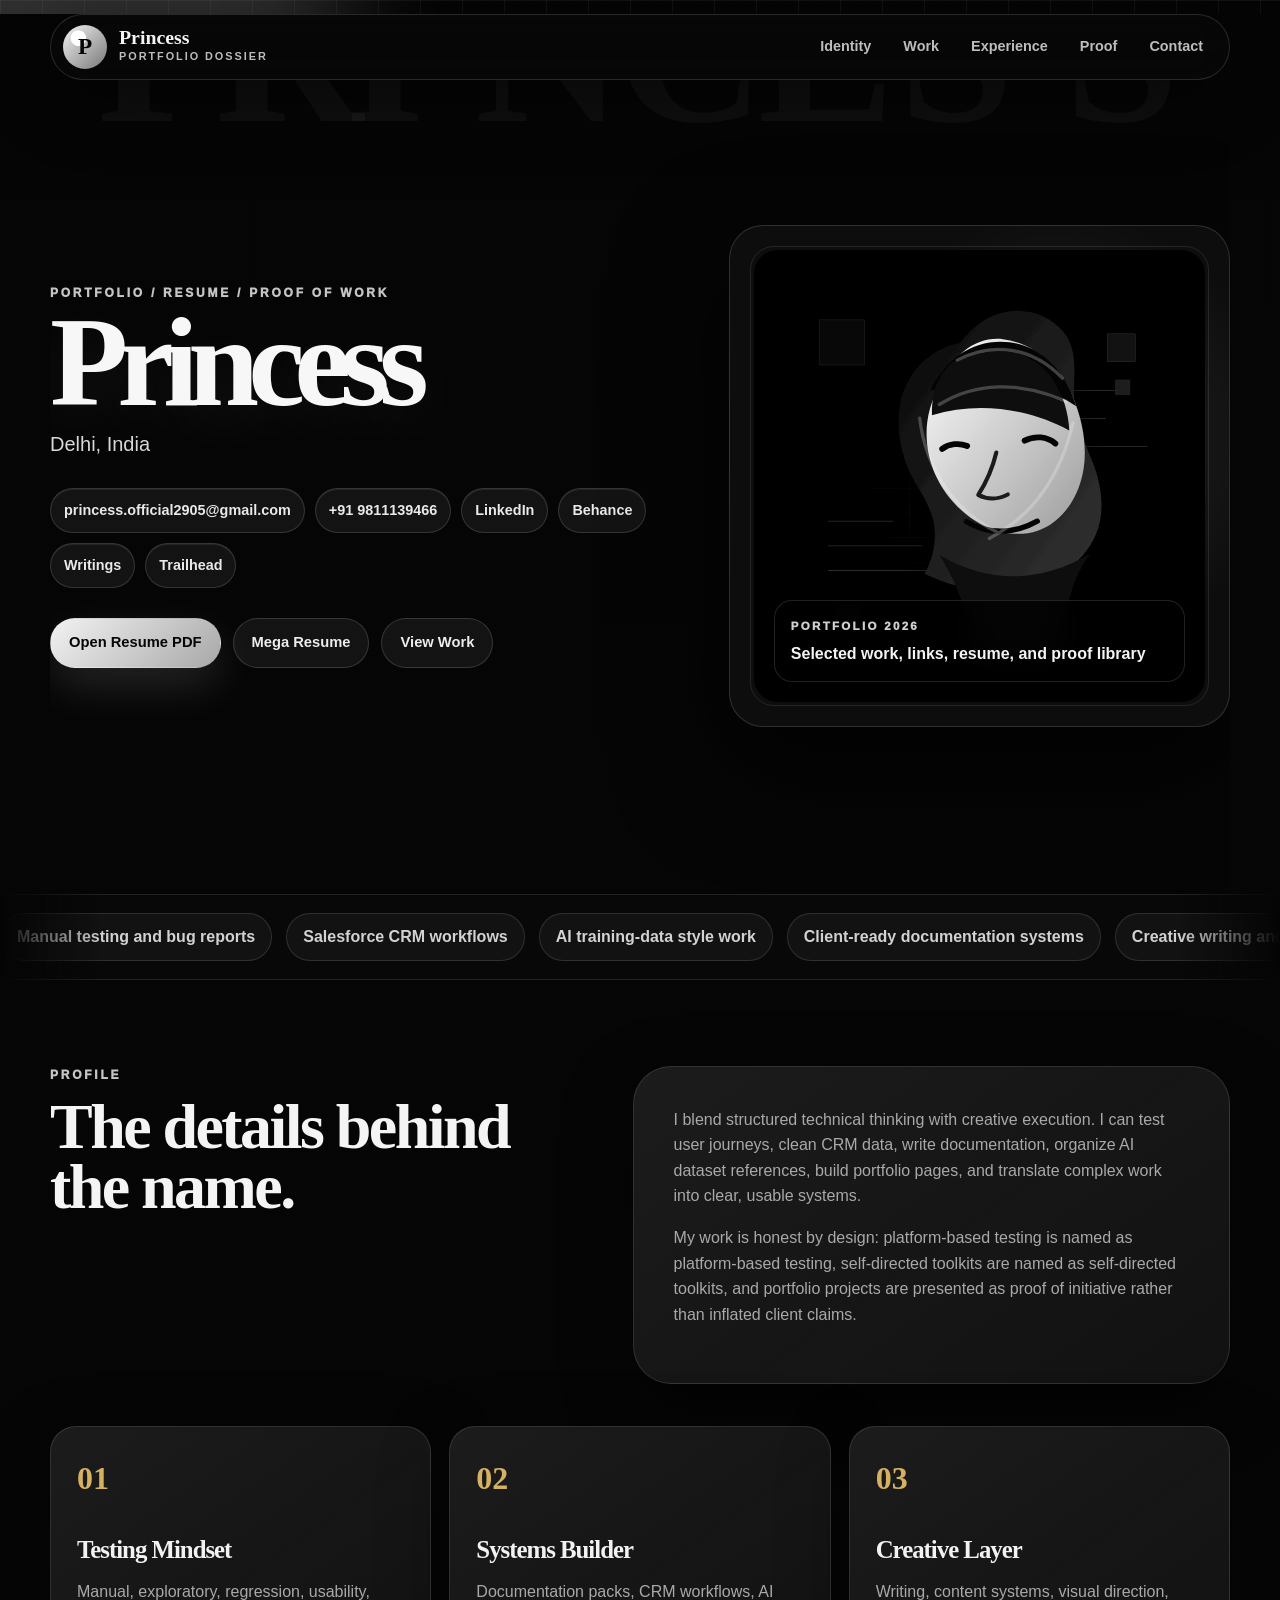
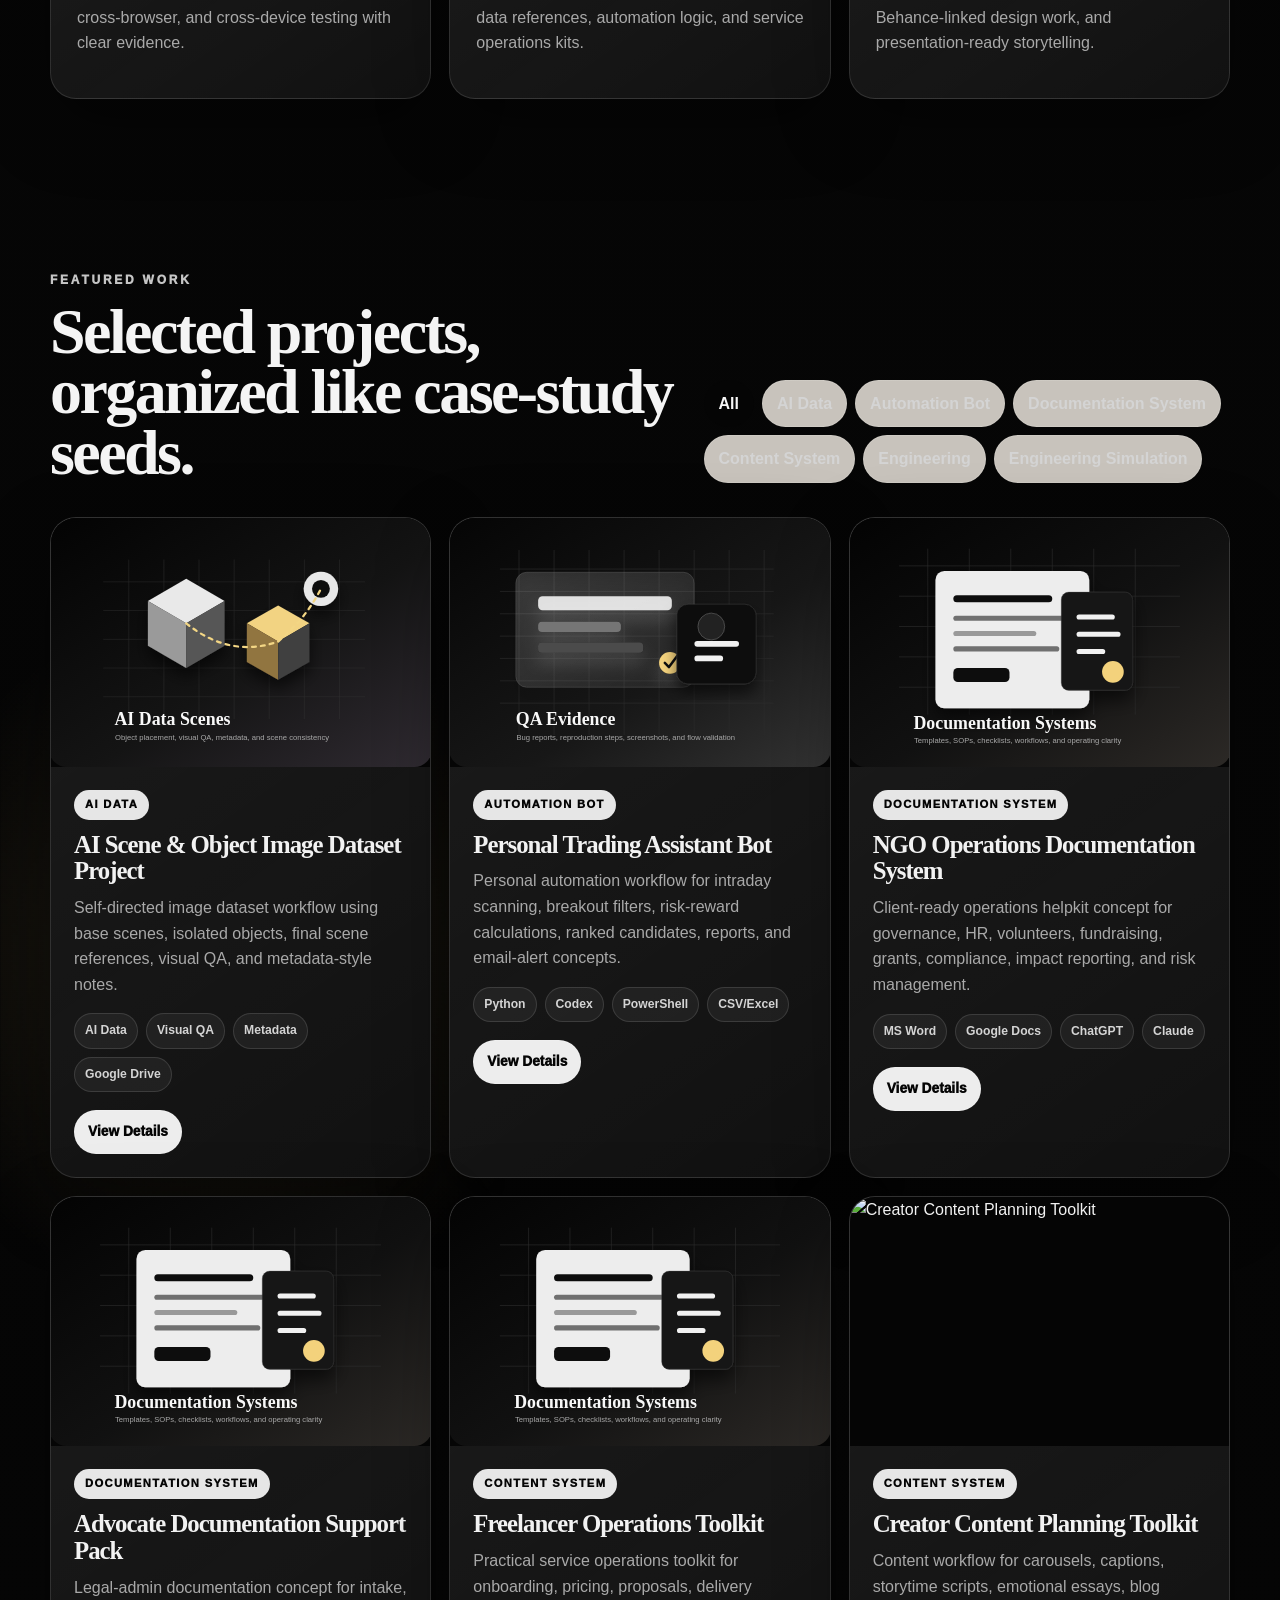
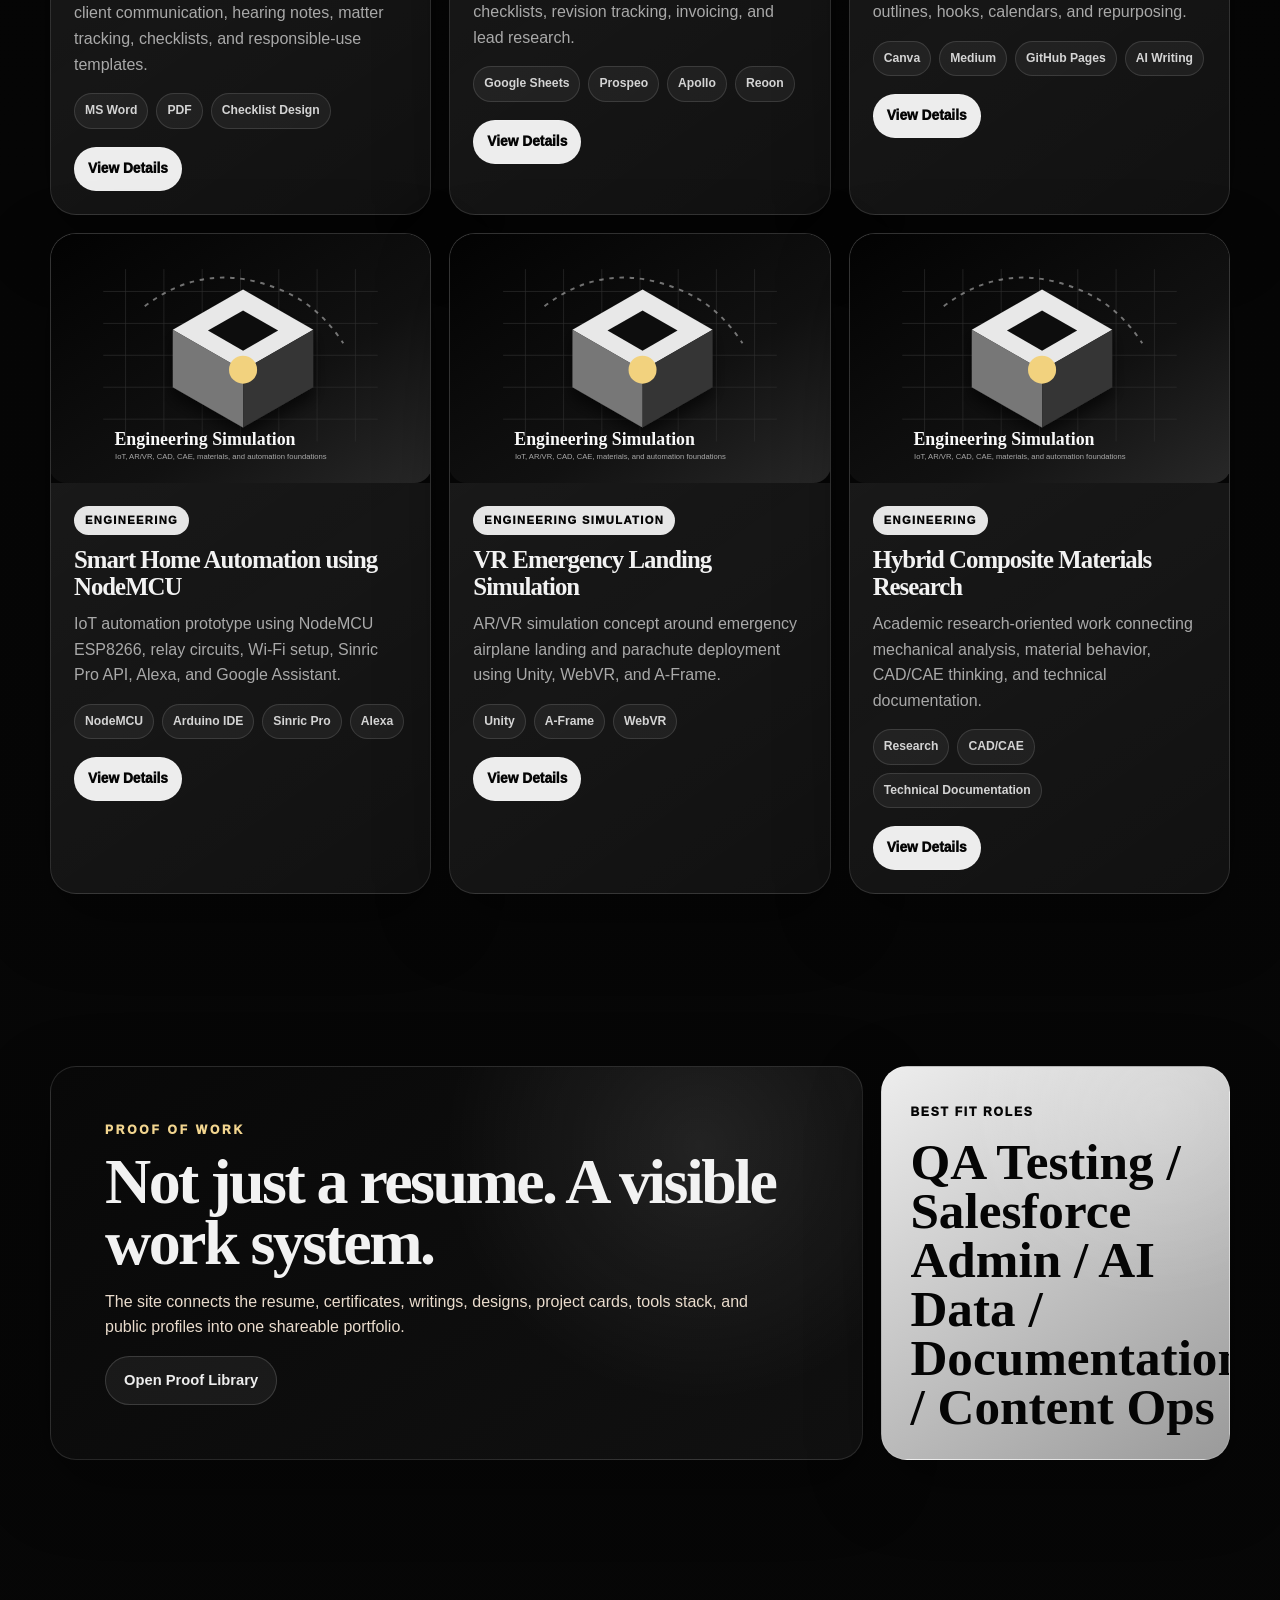
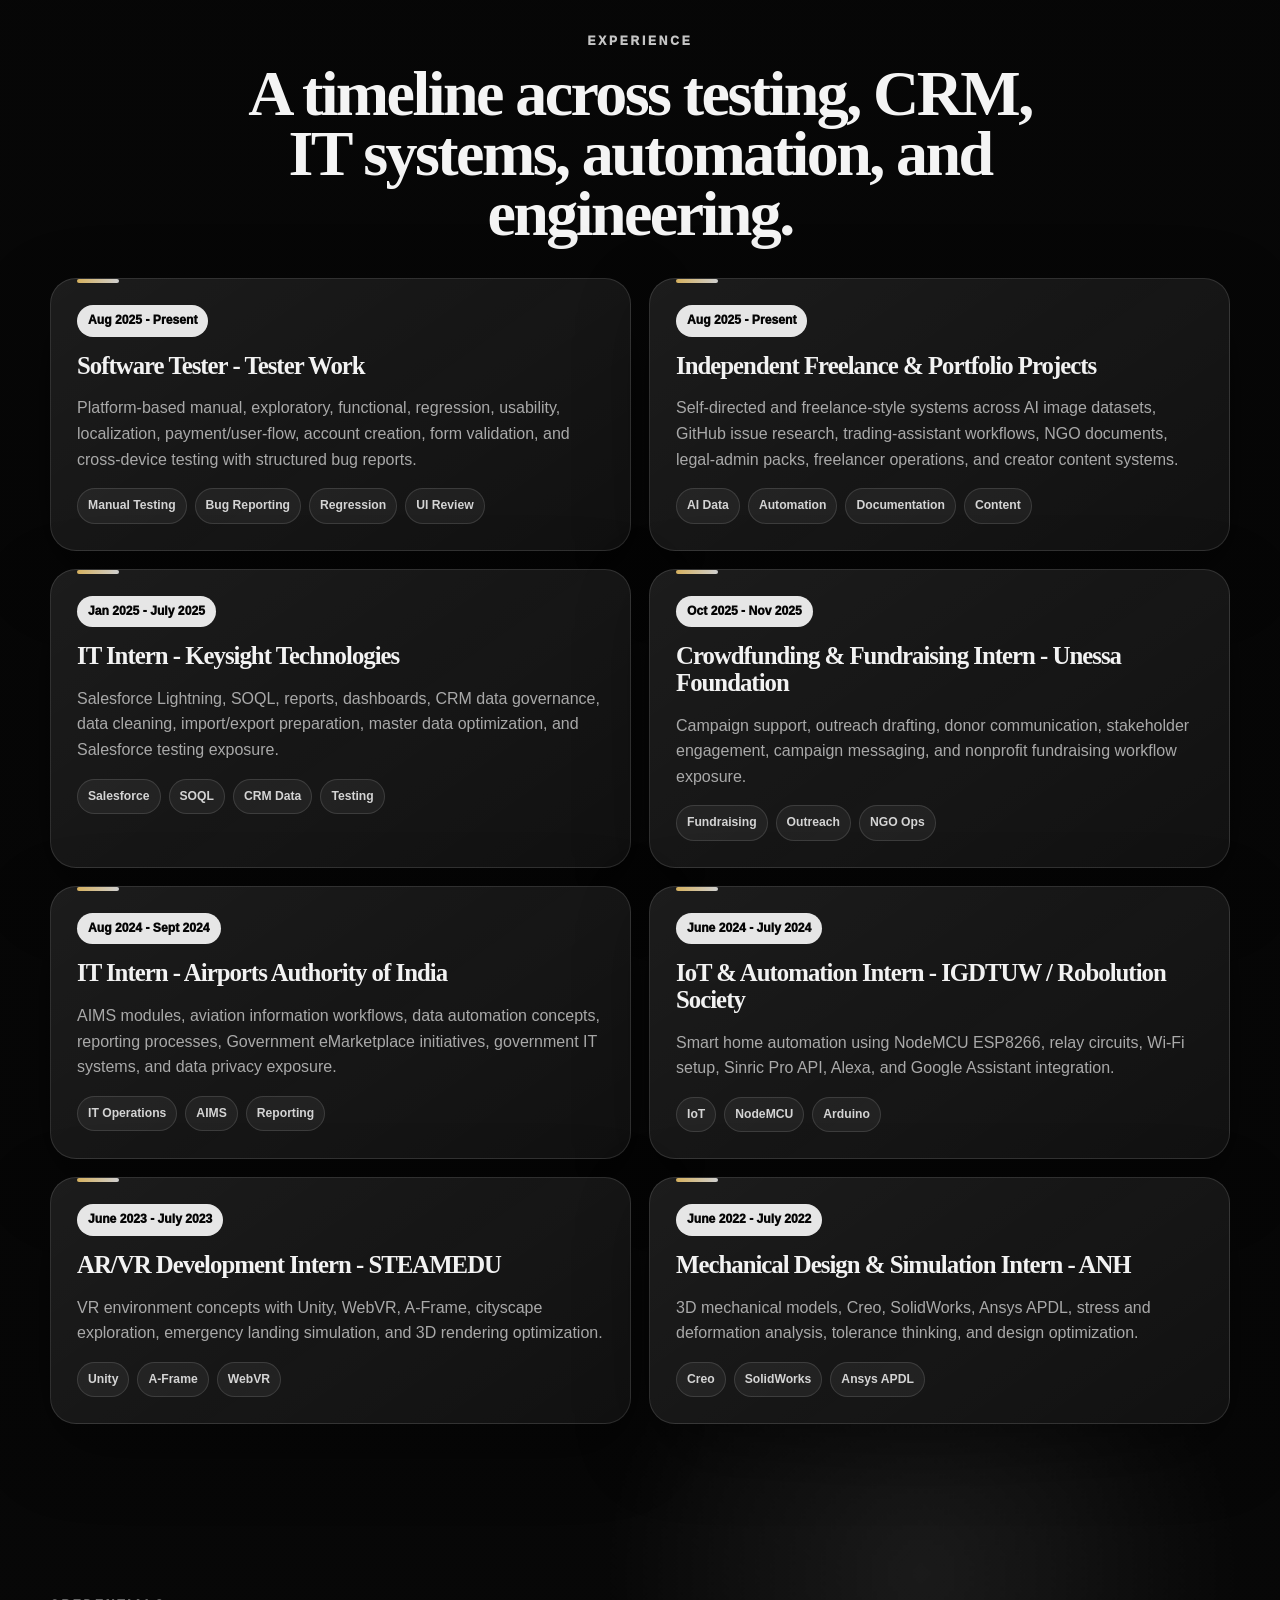
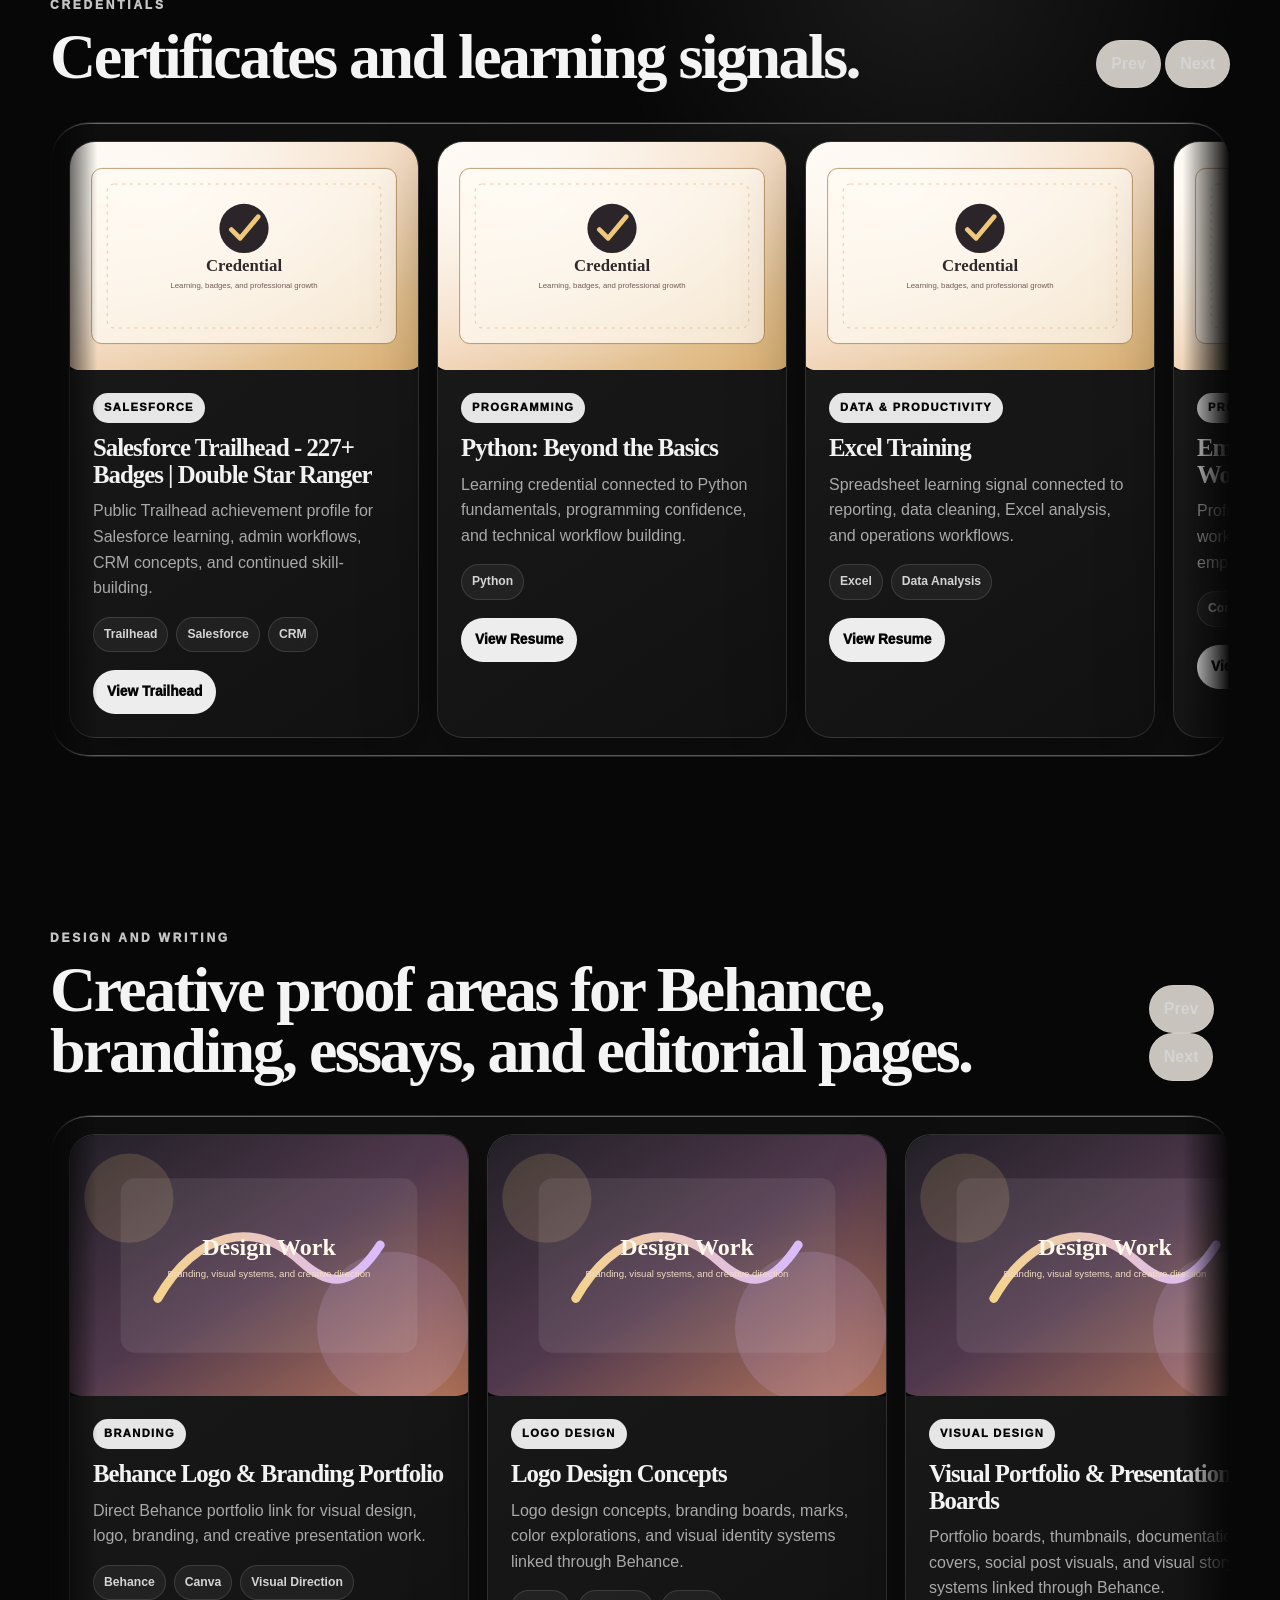
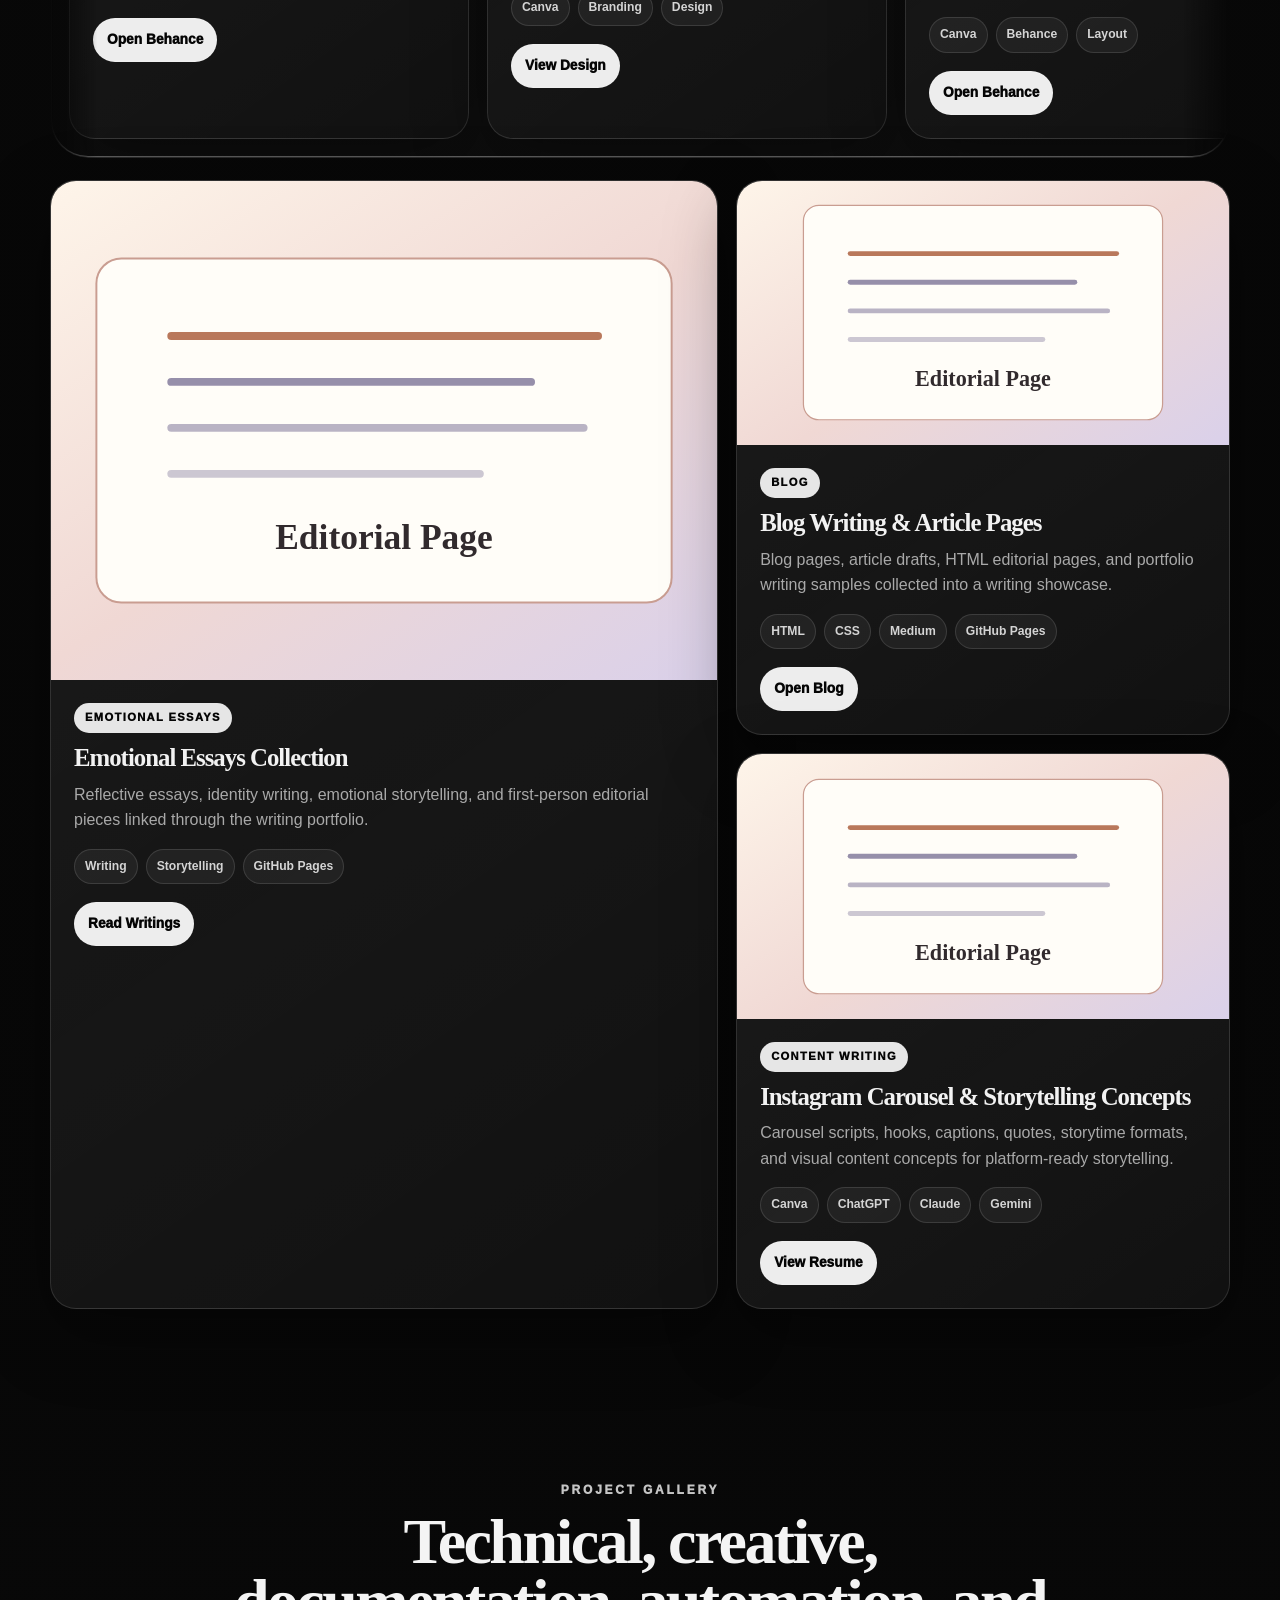
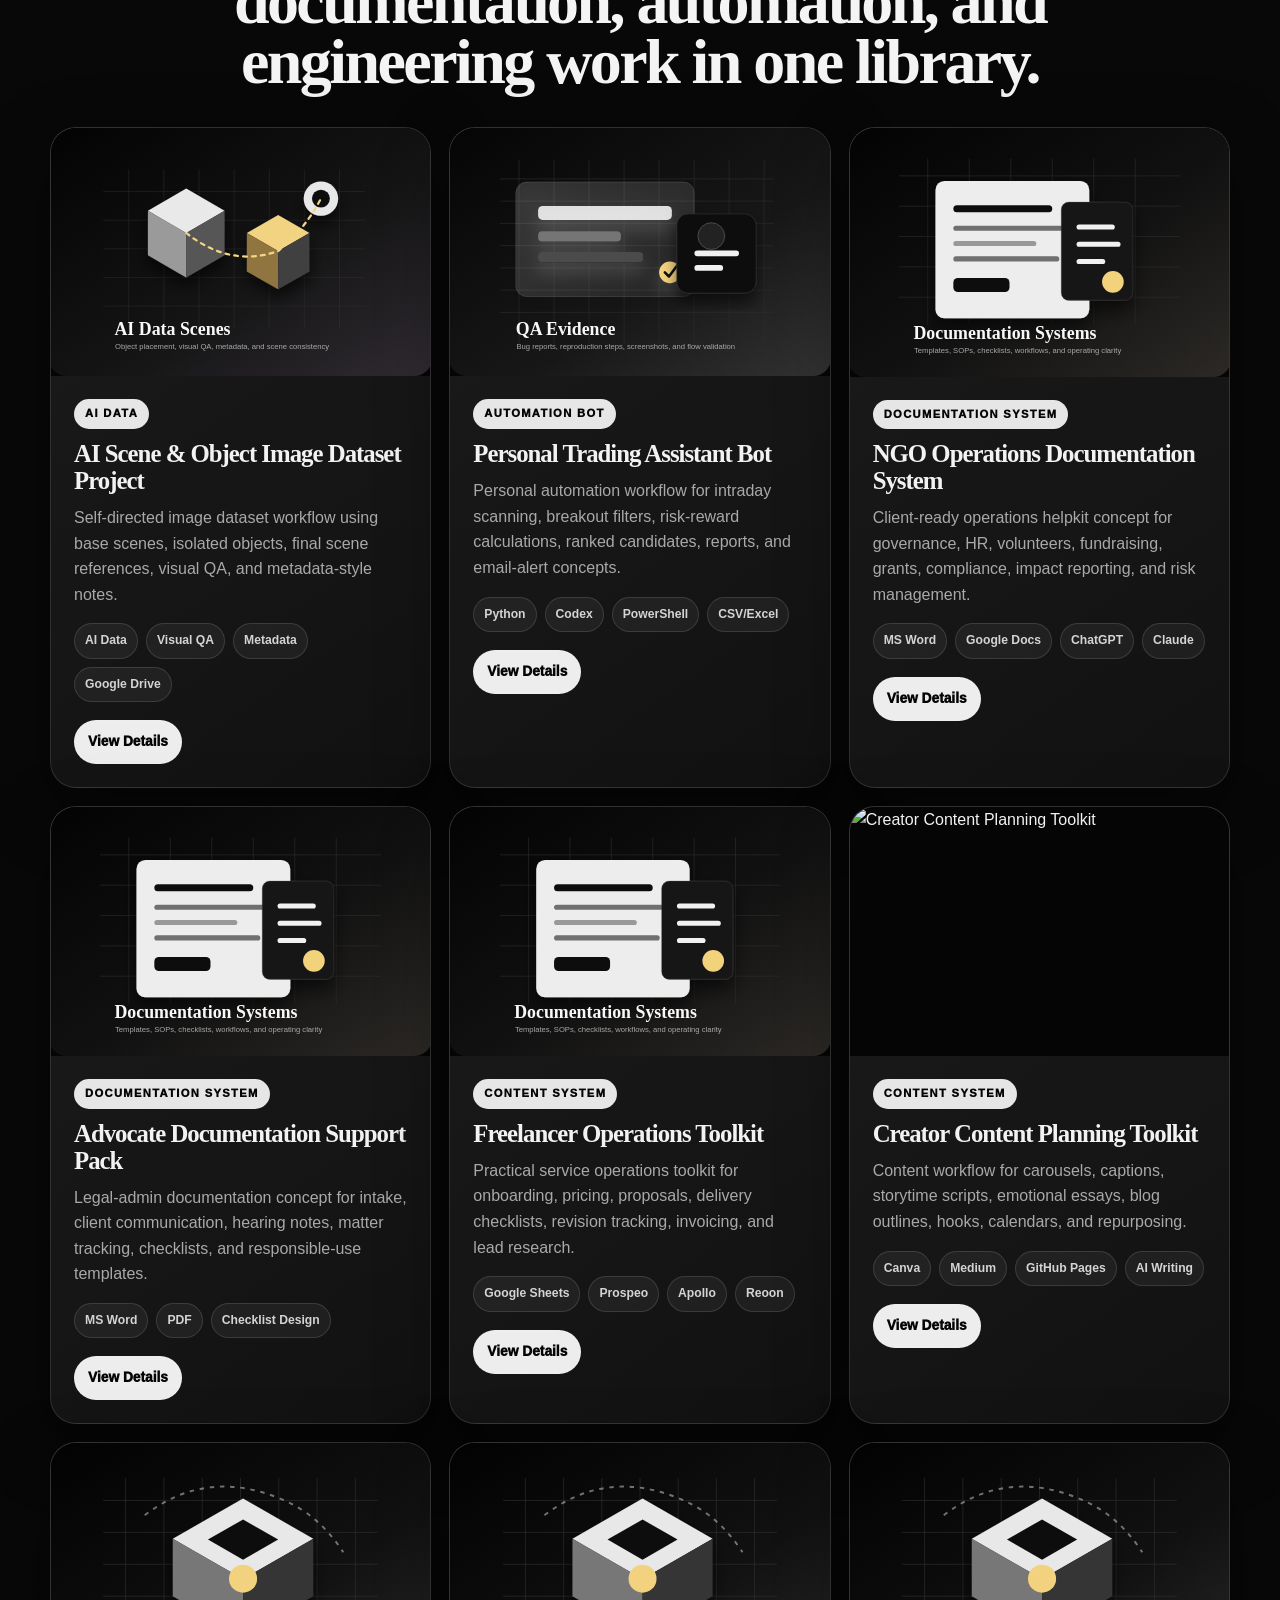
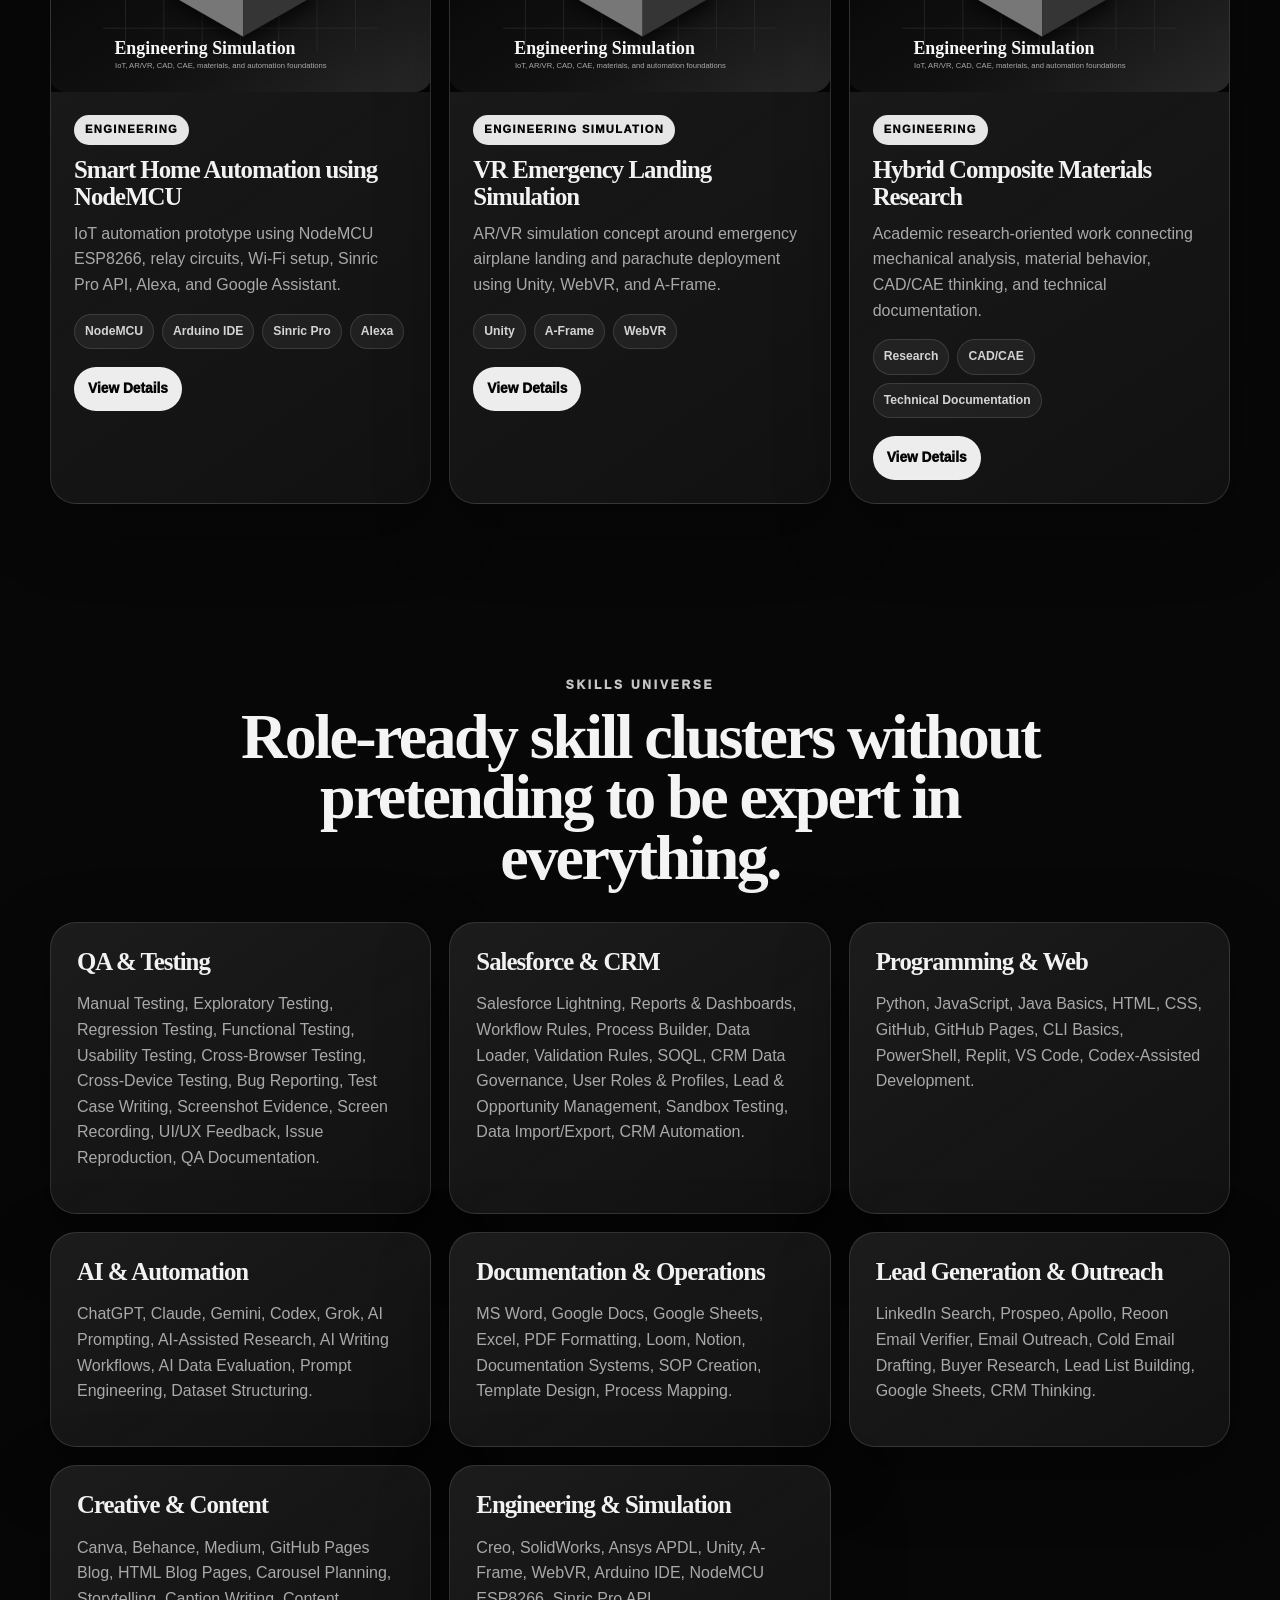
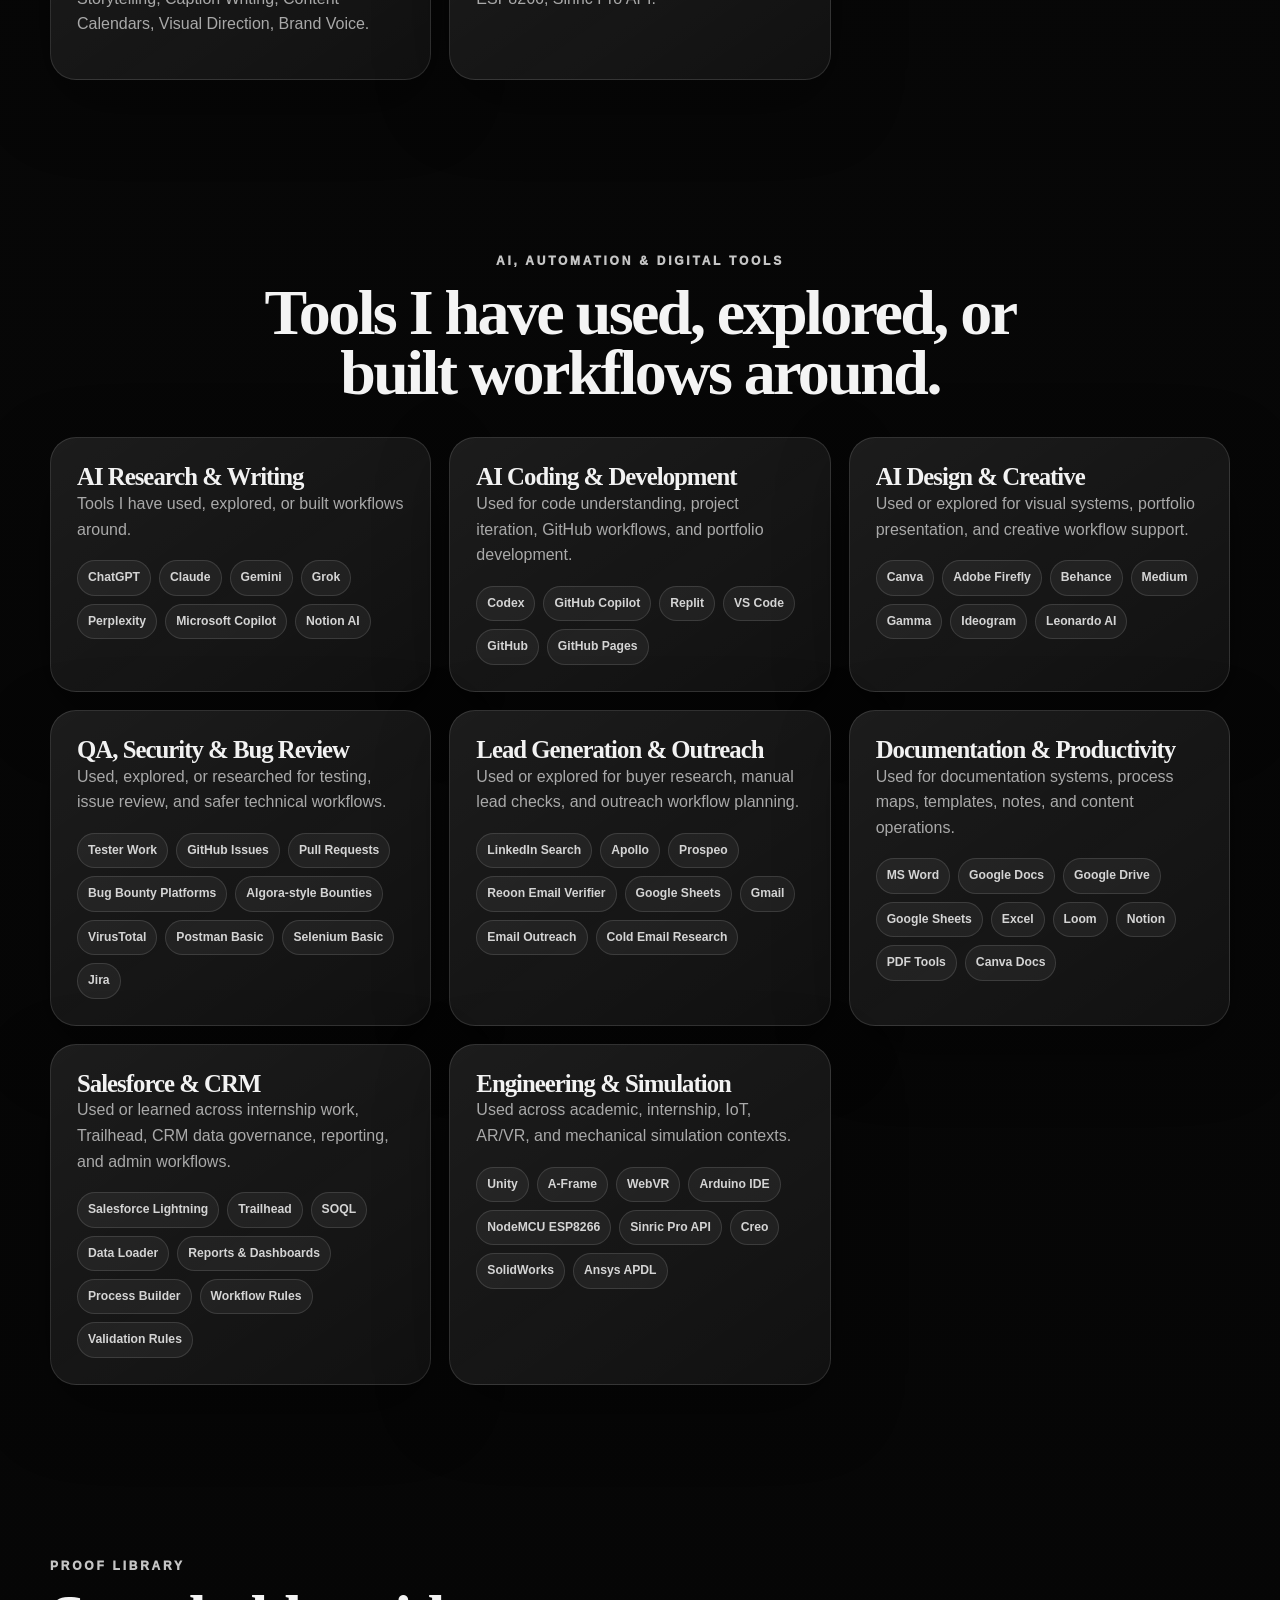
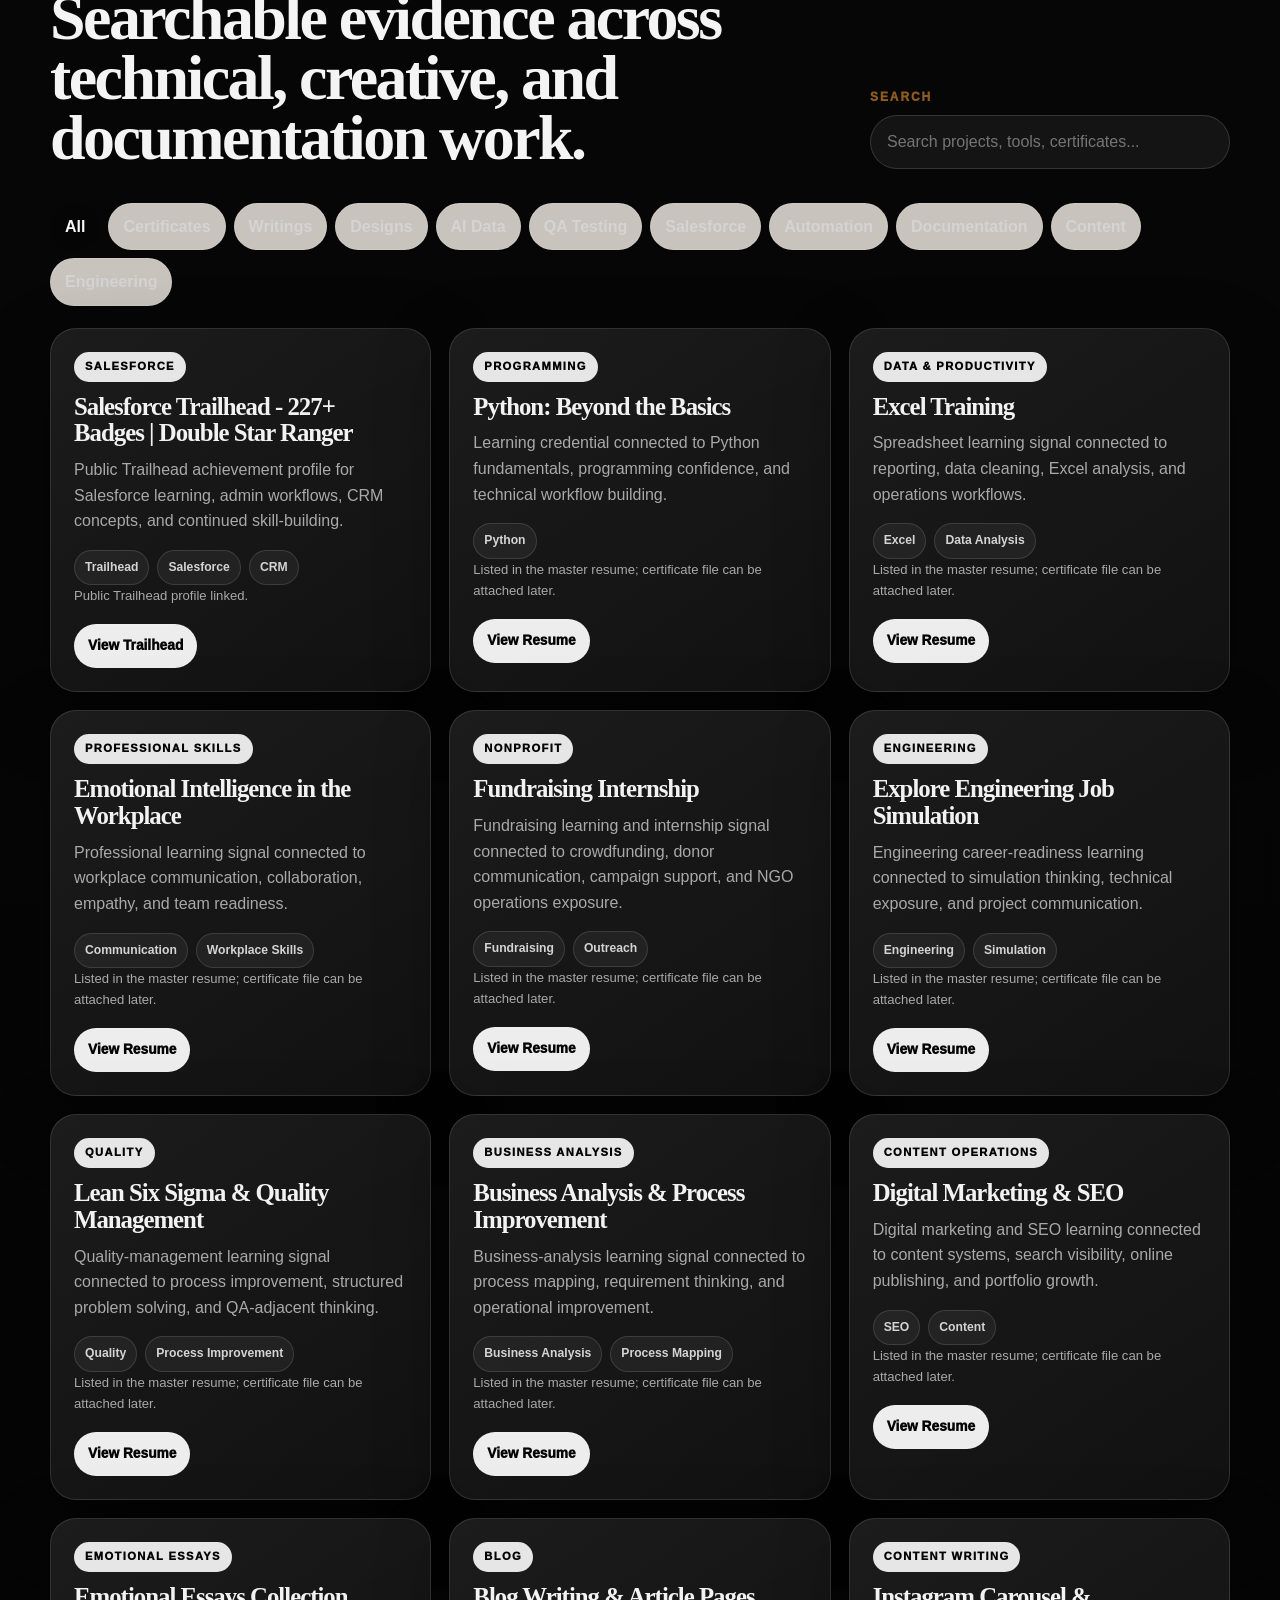
==== commit 8da8b20a: "Redesign portfolio with dark illustrated identity" ====
--- a/index.html
+++ b/index.html
@@ -7,25 +7,26 @@
   <meta name="keywords" content="Princess, QA Tester, Salesforce Admin, AI Data, Technical Documentation, Portfolio, GitHub Pages, Creative Technologist">
   <meta name="author" content="Princess">
   <meta property="og:title" content="Princess - Creative Technologist Portfolio">
-  <meta property="og:description" content="A complete proof-of-work portfolio across QA, Salesforce, AI data, automation, documentation, writing, and design.">
+  <meta property="og:description" content="A curated proof-of-work portfolio across QA, Salesforce, AI data, automation, documentation, writing, and design.">
   <meta property="og:type" content="website">
   <meta property="og:image" content="assets/images/placeholder-project.svg">
-  <meta property="og:url" content="https://princessofficial2905.github.io/">
-  <meta name="theme-color" content="#171518">
+  <meta property="og:url" content="https://princessofficial2905.github.io/Portfolio/">
+  <meta name="theme-color" content="#f5ecdf">
   <title>Princess | Creative Technologist Portfolio</title>
   <link rel="icon" type="image/svg+xml" href="assets/icons/favicon.svg">
   <link rel="stylesheet" href="styles.css">
 </head>
 <body>
-  <div class="ambient ambient-one" aria-hidden="true"></div>
-  <div class="ambient ambient-two" aria-hidden="true"></div>
+  <div class="grain" aria-hidden="true"></div>
+  <div class="page-glow glow-one" aria-hidden="true"></div>
+  <div class="page-glow glow-two" aria-hidden="true"></div>
 
   <header class="site-header" id="top">
     <a class="brand" href="#top" aria-label="Princess portfolio home">
       <span class="brand-mark">P</span>
-      <span>
+      <span class="brand-text">
         <strong>Princess</strong>
-        <small>Creative Technologist</small>
+        <small>Portfolio dossier</small>
       </span>
     </a>
 
@@ -36,120 +37,157 @@
     </button>
 
     <nav class="main-nav" aria-label="Primary navigation">
-      <a href="#about">About</a>
+      <a href="#identity">Identity</a>
+      <a href="#work">Work</a>
       <a href="#experience">Experience</a>
-      <a href="#projects">Projects</a>
       <a href="#proof-library">Proof</a>
-      <a href="#tools">Tools</a>
       <a href="#contact">Contact</a>
     </nav>
   </header>
 
   <main>
-    <section class="hero section-shell">
+    <section class="hero section-shell" id="identity">
+      <div class="letter-rain" aria-hidden="true">
+        <span style="--x: 4%; --d: 0s;">P</span>
+        <span style="--x: 14%; --d: -4s;">R</span>
+        <span style="--x: 25%; --d: -9s;">I</span>
+        <span style="--x: 36%; --d: -2s;">N</span>
+        <span style="--x: 48%; --d: -7s;">C</span>
+        <span style="--x: 60%; --d: -12s;">E</span>
+        <span style="--x: 72%; --d: -5s;">S</span>
+        <span style="--x: 86%; --d: -10s;">S</span>
+      </div>
       <div class="hero-copy reveal">
-        <p class="eyebrow">QA + Salesforce + AI data + documentation + creative systems</p>
-        <h1>Building practical digital systems with a tester's eye and a storyteller's pulse.</h1>
-        <p class="hero-lede">I am Princess, a Creative Technologist building across QA, Salesforce, AI data, automation, documentation, and digital storytelling. My work sits where clarity meets curiosity: testing flows, organizing systems, shaping documentation, and turning scattered ideas into usable digital proof.</p>
+        <p class="eyebrow">Portfolio / Resume / Proof of Work</p>
+        <h1>Princess</h1>
+        <p class="hero-lede">Delhi, India</p>
+
+        <div class="front-links" aria-label="Primary contact links">
+          <a href="mailto:princess.official2905@gmail.com">princess.official2905@gmail.com</a>
+          <a href="tel:+919811139466">+91 9811139466</a>
+          <a href="https://www.linkedin.com/in/princess2905" target="_blank" rel="noopener">LinkedIn</a>
+          <a href="https://www.behance.net/princess2905" target="_blank" rel="noopener">Behance</a>
+          <a href="https://princessofficial2905.github.io/Writings/" target="_blank" rel="noopener">Writings</a>
+          <a href="https://www.salesforce.com/trailblazer/princessadmin" target="_blank" rel="noopener">Trailhead</a>
+        </div>
+
         <div class="hero-actions">
-          <a class="btn primary" href="MASTER_RESUME_PRINCESS.html">View Resume</a>
-          <a class="btn ghost" href="#projects">View Projects</a>
-          <a class="btn ghost" href="https://www.linkedin.com/in/princess2905" target="_blank" rel="noopener">Visit LinkedIn</a>
-          <a class="btn ghost" href="https://www.behance.net/princess2905" target="_blank" rel="noopener">View Behance</a>
-          <a class="btn ghost" href="https://princessofficial2905.github.io/Writings/" target="_blank" rel="noopener">Read My Writings</a>
-        </div>
-        <div class="hero-stats" aria-label="Portfolio highlights">
-          <span><strong>227+</strong> Trailhead badges</span>
-          <span><strong>8</strong> experience streams</span>
-          <span><strong>9</strong> featured projects</span>
-        </div>
-      </div>
-
-      <div class="hero-visual reveal" aria-label="Portfolio preview">
-        <div class="orbit-card card-qa">
-          <span>QA</span>
-          <strong>Bug reports, user journeys, regression checks</strong>
-        </div>
-        <div class="orbit-card card-ai">
-          <span>AI Data</span>
-          <strong>Image sets, visual QA, metadata notes</strong>
-        </div>
-        <div class="orbit-card card-docs">
-          <span>Docs</span>
-          <strong>Client-ready systems, templates, SOP thinking</strong>
-        </div>
-        <div class="portrait-panel">
-          <div class="portrait-ring"></div>
-          <p>Creative technologist profile</p>
-          <h2>Princess</h2>
-          <span>Delhi, India</span>
-        </div>
-      </div>
-    </section>
-
-    <section class="proof-strip" aria-label="Quick proof categories">
-      <span>Manual QA</span>
-      <span>Salesforce CRM</span>
-      <span>AI Evaluation</span>
-      <span>Documentation Systems</span>
-      <span>Automation Logic</span>
-      <span>Creative Writing</span>
-      <span>Visual Design</span>
-      <span>Engineering Simulation</span>
-    </section>
-
-    <section class="section-shell about-grid" id="about">
-      <div class="section-heading reveal">
-        <p class="eyebrow">About me</p>
-        <h2>A cross-functional technical foundation, shaped into calm, usable systems.</h2>
-      </div>
-      <div class="about-copy reveal">
-        <p>I am a Mechanical and Automation Engineering graduate from IGDTUW who blends technology, testing, documentation, automation, AI tools, and storytelling to build practical digital systems. My strongest pattern is noticing messy workflows, breaking them down, and turning them into something clearer: a test report, a CRM process, a content system, a documentation kit, or a portfolio-ready project.</p>
-        <p>I work comfortably between structured QA thinking and creative execution. That means I can inspect a broken user flow, clean a CRM dataset, write careful documentation, build a static website, prepare AI training-data style image references, and still care about tone, layout, and how the final thing feels to a human.</p>
-      </div>
+          <a class="btn primary" href="assets/docs/Resume_Princess.pdf">Open Resume PDF</a>
+          <a class="btn ghost" href="assets/docs/Princess_Mega_Master_Resume.pdf">Mega Resume</a>
+          <a class="btn ghost" href="#work">View Work</a>
+        </div>
+      </div>
+
+      <aside class="portrait-stage reveal" aria-label="Illustrated portrait panel">
+        <img src="assets/images/ink-portrait.svg" alt="Monochrome pen-art portrait illustration">
+        <div class="portrait-caption">
+          <span>Portfolio 2026</span>
+          <strong>Selected work, links, resume, and proof library</strong>
+        </div>
+      </aside>
+    </section>
+
+    <section class="signal-strip" aria-label="Portfolio highlights">
+      <span>Manual testing and bug reports</span>
+      <span>Salesforce CRM workflows</span>
+      <span>AI training-data style work</span>
+      <span>Client-ready documentation systems</span>
+      <span>Creative writing and visual direction</span>
+    </section>
+
+    <section class="section-shell intro-panel" id="about">
+      <div class="section-kicker reveal">
+        <p class="eyebrow">Profile</p>
+        <h2>The details behind the name.</h2>
+      </div>
+      <div class="intro-copy reveal">
+        <p>I blend structured technical thinking with creative execution. I can test user journeys, clean CRM data, write documentation, organize AI dataset references, build portfolio pages, and translate complex work into clear, usable systems.</p>
+        <p>My work is honest by design: platform-based testing is named as platform-based testing, self-directed toolkits are named as self-directed toolkits, and portfolio projects are presented as proof of initiative rather than inflated client claims.</p>
+      </div>
+      <div class="profile-cards">
+        <article class="profile-card reveal">
+          <span>01</span>
+          <h3>Testing Mindset</h3>
+          <p>Manual, exploratory, regression, usability, cross-browser, and cross-device testing with clear evidence.</p>
+        </article>
+        <article class="profile-card reveal">
+          <span>02</span>
+          <h3>Systems Builder</h3>
+          <p>Documentation packs, CRM workflows, AI data references, automation logic, and service operations kits.</p>
+        </article>
+        <article class="profile-card reveal">
+          <span>03</span>
+          <h3>Creative Layer</h3>
+          <p>Writing, content systems, visual direction, Behance-linked design work, and presentation-ready storytelling.</p>
+        </article>
+      </div>
+    </section>
+
+    <section class="section-shell" id="work">
+      <div class="section-heading split reveal">
+        <div>
+          <p class="eyebrow">Featured work</p>
+          <h2>Selected projects, organized like case-study seeds.</h2>
+        </div>
+        <div class="filter-row" id="projectFilters" aria-label="Project filters"></div>
+      </div>
+      <div class="card-grid project-grid" id="projectGrid"></div>
+    </section>
+
+    <section class="section-shell proof-row">
+      <article class="proof-feature reveal">
+        <p class="eyebrow">Proof of work</p>
+        <h2>Not just a resume. A visible work system.</h2>
+        <p>The site connects the resume, certificates, writings, designs, project cards, tools stack, and public profiles into one shareable portfolio.</p>
+        <a class="btn dark" href="#proof-library">Open Proof Library</a>
+      </article>
+      <article class="proof-metric reveal">
+        <span>Best fit roles</span>
+        <strong>QA Testing / Salesforce Admin / AI Data / Documentation / Content Ops</strong>
+      </article>
     </section>
 
     <section class="section-shell" id="experience">
       <div class="section-heading center reveal">
-        <p class="eyebrow">Experience timeline</p>
-        <h2>Platform testing, Salesforce operations, internships, and self-directed proof-of-work.</h2>
+        <p class="eyebrow">Experience</p>
+        <h2>A timeline across testing, CRM, IT systems, automation, and engineering.</h2>
       </div>
 
       <div class="timeline">
         <article class="timeline-card reveal">
           <span class="timeline-date">Aug 2025 - Present</span>
           <h3>Software Tester - Tester Work</h3>
-          <p>Platform-based manual, exploratory, regression, functional, usability, localization, payment/user-flow, form validation, and cross-device testing with structured bug reports.</p>
-          <div class="mini-chips"><span>Manual Testing</span><span>Bug Reporting</span><span>Regression</span><span>UI/UX Review</span></div>
+          <p>Platform-based manual, exploratory, functional, regression, usability, localization, payment/user-flow, account creation, form validation, and cross-device testing with structured bug reports.</p>
+          <div class="mini-chips"><span>Manual Testing</span><span>Bug Reporting</span><span>Regression</span><span>UI Review</span></div>
         </article>
         <article class="timeline-card reveal">
           <span class="timeline-date">Aug 2025 - Present</span>
           <h3>Independent Freelance & Portfolio Projects</h3>
-          <p>Self-directed and freelance-style systems across AI data, GitHub issue research, trading-assistant workflows, documentation packs, lead generation, and content systems.</p>
-          <div class="mini-chips"><span>AI Data</span><span>GitHub</span><span>Automation</span><span>Documentation</span></div>
+          <p>Self-directed and freelance-style systems across AI image datasets, GitHub issue research, trading-assistant workflows, NGO documents, legal-admin packs, freelancer operations, and creator content systems.</p>
+          <div class="mini-chips"><span>AI Data</span><span>Automation</span><span>Documentation</span><span>Content</span></div>
         </article>
         <article class="timeline-card reveal">
           <span class="timeline-date">Jan 2025 - July 2025</span>
           <h3>IT Intern - Keysight Technologies</h3>
-          <p>Salesforce Lightning, SOQL, reports, dashboards, data import/export preparation, CRM data governance, master data optimization, and Salesforce testing exposure.</p>
-          <div class="mini-chips"><span>Salesforce</span><span>SOQL</span><span>Data Loader</span><span>CRM QA</span></div>
+          <p>Salesforce Lightning, SOQL, reports, dashboards, CRM data governance, data cleaning, import/export preparation, master data optimization, and Salesforce testing exposure.</p>
+          <div class="mini-chips"><span>Salesforce</span><span>SOQL</span><span>CRM Data</span><span>Testing</span></div>
         </article>
         <article class="timeline-card reveal">
           <span class="timeline-date">Oct 2025 - Nov 2025</span>
           <h3>Crowdfunding & Fundraising Intern - Unessa Foundation</h3>
-          <p>Campaign support, donor communication, outreach drafting, stakeholder engagement, and nonprofit fundraising workflow exposure.</p>
+          <p>Campaign support, outreach drafting, donor communication, stakeholder engagement, campaign messaging, and nonprofit fundraising workflow exposure.</p>
           <div class="mini-chips"><span>Fundraising</span><span>Outreach</span><span>NGO Ops</span></div>
         </article>
         <article class="timeline-card reveal">
           <span class="timeline-date">Aug 2024 - Sept 2024</span>
           <h3>IT Intern - Airports Authority of India</h3>
-          <p>Aviation systems exposure across AIMS modules, data automation concepts, reporting workflows, Government eMarketplace initiatives, and data privacy.</p>
+          <p>AIMS modules, aviation information workflows, data automation concepts, reporting processes, Government eMarketplace initiatives, government IT systems, and data privacy exposure.</p>
           <div class="mini-chips"><span>IT Operations</span><span>AIMS</span><span>Reporting</span></div>
         </article>
         <article class="timeline-card reveal">
           <span class="timeline-date">June 2024 - July 2024</span>
           <h3>IoT & Automation Intern - IGDTUW / Robolution Society</h3>
-          <p>Smart home automation using NodeMCU ESP8266, relay circuits, Wi-Fi configuration, Sinric Pro API, Alexa, and Google Assistant.</p>
+          <p>Smart home automation using NodeMCU ESP8266, relay circuits, Wi-Fi setup, Sinric Pro API, Alexa, and Google Assistant integration.</p>
           <div class="mini-chips"><span>IoT</span><span>NodeMCU</span><span>Arduino</span></div>
         </article>
         <article class="timeline-card reveal">
@@ -167,22 +205,11 @@
       </div>
     </section>
 
-    <section class="section-shell" id="projects">
-      <div class="section-heading split reveal">
-        <div>
-          <p class="eyebrow">Featured projects</p>
-          <h2>Selected systems and case-study-ready projects.</h2>
-        </div>
-        <div class="filter-row" id="projectFilters" aria-label="Project filters"></div>
-      </div>
-      <div class="card-grid project-grid" id="projectGrid"></div>
-    </section>
-
     <section class="section-shell showcase-section" id="certificates">
       <div class="section-heading split reveal">
         <div>
-          <p class="eyebrow">Certificates & credentials</p>
-          <h2>A credential carousel ready for certificate images, PDFs, and public profiles.</h2>
+          <p class="eyebrow">Credentials</p>
+          <h2>Certificates and learning signals.</h2>
         </div>
         <div class="carousel-controls">
           <button type="button" data-carousel-prev="certificateTrack" aria-label="Previous certificates">Prev</button>
@@ -197,8 +224,8 @@
     <section class="section-shell showcase-section" id="designs">
       <div class="section-heading split reveal">
         <div>
-          <p class="eyebrow">Behance logo & branding gallery</p>
-          <h2>Visual design proof area for logos, branding boards, and Behance work.</h2>
+          <p class="eyebrow">Design and writing</p>
+          <h2>Creative proof areas for Behance, branding, essays, and editorial pages.</h2>
         </div>
         <div class="carousel-controls">
           <button type="button" data-carousel-prev="designTrack" aria-label="Previous designs">Prev</button>
@@ -208,20 +235,13 @@
       <div class="carousel-window visual-window">
         <div class="carousel-track auto-scroll reverse" id="designTrack"></div>
       </div>
-    </section>
-
-    <section class="section-shell" id="writings">
-      <div class="section-heading center reveal">
-        <p class="eyebrow">Writings & HTML editorial pages</p>
-        <h2>A warm writing showcase for essays, blogs, story systems, and editorial HTML pages.</h2>
-      </div>
       <div class="writing-layout" id="writingGrid"></div>
     </section>
 
     <section class="section-shell" id="major-previews">
       <div class="section-heading center reveal">
-        <p class="eyebrow">Major project live preview gallery</p>
-        <h2>Project cards are ready for live HTML previews, screenshots, PDFs, and case studies.</h2>
+        <p class="eyebrow">Project gallery</p>
+        <h2>Technical, creative, documentation, automation, and engineering work in one library.</h2>
       </div>
       <div class="preview-grid" id="livePreviewGrid"></div>
     </section>
@@ -229,7 +249,7 @@
     <section class="section-shell" id="skills">
       <div class="section-heading center reveal">
         <p class="eyebrow">Skills universe</p>
-        <h2>Grouped skills for QA, Salesforce, AI, documentation, content, and engineering roles.</h2>
+        <h2>Role-ready skill clusters without pretending to be expert in everything.</h2>
       </div>
       <div class="skills-universe">
         <article class="skill-planet reveal"><h3>QA & Testing</h3><p>Manual Testing, Exploratory Testing, Regression Testing, Functional Testing, Usability Testing, Cross-Browser Testing, Cross-Device Testing, Bug Reporting, Test Case Writing, Screenshot Evidence, Screen Recording, UI/UX Feedback, Issue Reproduction, QA Documentation.</p></article>
@@ -245,7 +265,7 @@
 
     <section class="section-shell tools-section" id="tools">
       <div class="section-heading center reveal">
-        <p class="eyebrow">AI, Automation & Digital Tools I Work With</p>
+        <p class="eyebrow">AI, Automation & Digital Tools</p>
         <h2>Tools I have used, explored, or built workflows around.</h2>
       </div>
       <div class="tools-grid" id="toolsGrid"></div>
@@ -254,11 +274,11 @@
     <section class="section-shell proof-library-section" id="proof-library">
       <div class="section-heading split reveal">
         <div>
-          <p class="eyebrow">Proof-of-work library</p>
-          <h2>Searchable, filterable evidence across technical, creative, and documentation work.</h2>
+          <p class="eyebrow">Proof library</p>
+          <h2>Searchable evidence across technical, creative, and documentation work.</h2>
         </div>
         <label class="search-box">
-          <span>Search library</span>
+          <span>Search</span>
           <input type="search" id="librarySearch" placeholder="Search projects, tools, certificates...">
         </label>
       </div>
@@ -268,31 +288,22 @@
 
     <section class="section-shell links-wall-section" id="links">
       <div class="section-heading center reveal">
-        <p class="eyebrow">Featured links wall</p>
-        <h2>All important public and local links in one elegant place.</h2>
+        <p class="eyebrow">Featured links</p>
+        <h2>Resume, profiles, writings, designs, and portfolio sections.</h2>
       </div>
       <div class="links-wall" id="featuredLinksGrid"></div>
-    </section>
-
-    <section class="section-shell asset-note reveal">
-      <div>
-        <p class="eyebrow">Asset scan note</p>
-        <h2>Built honestly from a fresh workspace.</h2>
-      </div>
-      <p>The initial repository scan found no local certificates, images, PDFs, writing pages, Behance assets, or project HTML files. This website therefore includes premium placeholder cards and a replaceable data file so every proof item can be upgraded without redesigning the site.</p>
-      <div id="assetStatusList" class="status-list"></div>
     </section>
 
     <section class="section-shell contact-section" id="contact">
       <div class="contact-card reveal">
         <p class="eyebrow">Contact</p>
-        <h2>Let us build something clear, useful, and quietly unforgettable.</h2>
+        <h2>For roles where clarity, testing, documentation, and creative systems matter.</h2>
         <p>Open to QA Testing, Salesforce Administration, AI Data Evaluation, Data Operations, Business Analysis, IT Operations, Content Operations, and Technical Documentation roles.</p>
         <div class="contact-actions">
           <a class="btn primary" href="mailto:princess.official2905@gmail.com">Email Me</a>
-          <a class="btn ghost" href="https://www.linkedin.com/in/princess2905" target="_blank" rel="noopener">LinkedIn</a>
-          <a class="btn ghost" href="https://www.behance.net/princess2905" target="_blank" rel="noopener">Behance</a>
-          <a class="btn ghost" href="https://princessofficial2905.github.io/Writings/" target="_blank" rel="noopener">Blog</a>
+          <a class="btn dark" href="MASTER_RESUME_PRINCESS.html">View Resume</a>
+          <a class="btn light" href="https://www.linkedin.com/in/princess2905" target="_blank" rel="noopener">LinkedIn</a>
+          <a class="btn light" href="https://www.behance.net/princess2905" target="_blank" rel="noopener">Behance</a>
         </div>
       </div>
     </section>
--- a/styles.css
+++ b/styles.css
@@ -1,24 +1,25 @@
 :root {
-  --bg: #171518;
-  --bg-soft: #211d22;
-  --ink: #fff8eb;
-  --muted: #d8c6b4;
-  --subtle: #a99a91;
-  --card: rgba(255, 248, 235, 0.08);
-  --card-strong: rgba(255, 248, 235, 0.13);
-  --line: rgba(255, 248, 235, 0.16);
-  --cream: #fff8eb;
-  --amber: #f1c76f;
-  --gold: #b97835;
-  --rose: #d9939f;
-  --lavender: #c9b7ff;
-  --plum: #6f4e68;
-  --shadow: 0 26px 80px rgba(0, 0, 0, 0.34);
-  --radius-xl: 34px;
-  --radius-lg: 24px;
+  --paper: #f5ecdf;
+  --paper-soft: #fff9f0;
+  --ink: #211b18;
+  --ink-soft: #4d403a;
+  --muted: #796a60;
+  --line: rgba(43, 31, 25, 0.14);
+  --charcoal: #181514;
+  --charcoal-2: #29211f;
+  --cream: #fff7ea;
+  --gold: #c8923d;
+  --gold-soft: #f4d38b;
+  --rose: #c87b80;
+  --lavender: #8d83af;
+  --sage: #75836d;
+  --shadow: 0 28px 80px rgba(62, 39, 24, 0.16);
+  --shadow-dark: 0 30px 90px rgba(18, 13, 11, 0.28);
+  --radius-xl: 38px;
+  --radius-lg: 26px;
   --radius-md: 18px;
-  --font-display: "Cormorant Garamond", Georgia, "Times New Roman", serif;
-  --font-body: Aptos, "Trebuchet MS", "Segoe UI", sans-serif;
+  --font-display: "Bodoni 72", "Cormorant Garamond", Georgia, "Times New Roman", serif;
+  --font-body: "Aptos", "Segoe UI", "Trebuchet MS", sans-serif;
 }
 
 * {
@@ -27,6 +28,7 @@
 
 html {
   scroll-behavior: smooth;
+  background: #050505;
 }
 
 body {
@@ -34,26 +36,31 @@
   margin: 0;
   color: var(--ink);
   background:
-    linear-gradient(180deg, rgba(23, 21, 24, 0.96), rgba(23, 21, 24, 1)),
-    radial-gradient(circle at top left, rgba(241, 199, 111, 0.22), transparent 34rem),
-    radial-gradient(circle at 88% 12%, rgba(201, 183, 255, 0.16), transparent 34rem),
-    var(--bg);
+    radial-gradient(circle at 15% 8%, rgba(200, 123, 128, 0.18), transparent 28rem),
+    radial-gradient(circle at 84% 18%, rgba(141, 131, 175, 0.18), transparent 30rem),
+    linear-gradient(180deg, #f9f0e4 0%, var(--paper) 46%, #efe1d0 100%);
   font-family: var(--font-body);
   line-height: 1.6;
   overflow-x: hidden;
+  background-color: #050505;
+}
+
+html,
+body {
+  max-width: 100%;
 }
 
 body::before {
   content: "";
   position: fixed;
   inset: 0;
-  z-index: -3;
+  z-index: -4;
   pointer-events: none;
   background-image:
-    linear-gradient(rgba(255, 248, 235, 0.035) 1px, transparent 1px),
-    linear-gradient(90deg, rgba(255, 248, 235, 0.03) 1px, transparent 1px);
-  background-size: 44px 44px;
-  mask-image: linear-gradient(to bottom, black, transparent 78%);
+    linear-gradient(rgba(33, 27, 24, 0.035) 1px, transparent 1px),
+    linear-gradient(90deg, rgba(33, 27, 24, 0.032) 1px, transparent 1px);
+  background-size: 56px 56px;
+  mask-image: linear-gradient(to bottom, black, transparent 82%);
 }
 
 a {
@@ -71,44 +78,56 @@
   max-width: 100%;
 }
 
-.ambient {
+.grain {
   position: fixed;
+  inset: 0;
   z-index: -2;
-  width: 42rem;
-  height: 42rem;
+  pointer-events: none;
+  opacity: 0.2;
+  background-image:
+    radial-gradient(circle at 20% 20%, rgba(33, 27, 24, 0.08) 0 1px, transparent 1px),
+    radial-gradient(circle at 80% 80%, rgba(33, 27, 24, 0.07) 0 1px, transparent 1px);
+  background-size: 18px 18px, 22px 22px;
+}
+
+.page-glow {
+  position: fixed;
+  z-index: -3;
+  width: 38rem;
+  height: 38rem;
   border-radius: 999px;
-  filter: blur(48px);
-  opacity: 0.18;
+  filter: blur(58px);
+  opacity: 0.32;
   pointer-events: none;
 }
 
-.ambient-one {
-  top: -12rem;
-  left: -12rem;
-  background: var(--amber);
-}
-
-.ambient-two {
-  right: -10rem;
-  top: 26rem;
-  background: var(--lavender);
+.glow-one {
+  left: -16rem;
+  top: -14rem;
+  background: #f0c985;
+}
+
+.glow-two {
+  right: -14rem;
+  top: 10rem;
+  background: #c8bdf1;
 }
 
 .site-header {
   position: sticky;
-  top: 0;
-  z-index: 20;
+  top: 14px;
+  z-index: 40;
   display: flex;
   align-items: center;
   justify-content: space-between;
   width: min(1180px, calc(100% - 28px));
   margin: 14px auto 0;
-  padding: 12px 14px;
-  border: 1px solid var(--line);
+  padding: 10px 12px;
+  border: 1px solid rgba(33, 27, 24, 0.12);
   border-radius: 999px;
-  background: rgba(23, 21, 24, 0.74);
+  background: rgba(255, 249, 240, 0.78);
+  box-shadow: 0 18px 50px rgba(73, 46, 28, 0.12);
   backdrop-filter: blur(22px);
-  box-shadow: 0 16px 60px rgba(0, 0, 0, 0.24);
 }
 
 .brand {
@@ -123,30 +142,31 @@
   height: 44px;
   place-items: center;
   border-radius: 50%;
-  color: #171518;
-  background: linear-gradient(135deg, var(--amber), var(--lavender));
+  color: var(--cream);
+  background:
+    radial-gradient(circle at 35% 28%, #f7d78d, transparent 28px),
+    linear-gradient(135deg, var(--charcoal), #6d4b45);
   font-family: var(--font-display);
   font-size: 1.45rem;
-  font-weight: 800;
-  box-shadow: inset 0 0 18px rgba(255, 255, 255, 0.28);
-}
-
-.brand strong,
-.brand small {
+  font-weight: 900;
+}
+
+.brand-text strong,
+.brand-text small {
   display: block;
 }
 
-.brand strong {
+.brand-text strong {
   font-family: var(--font-display);
-  font-size: 1.18rem;
-  letter-spacing: 0.02em;
-}
-
-.brand small {
-  margin-top: -4px;
+  font-size: 1.24rem;
+  line-height: 1;
+}
+
+.brand-text small {
   color: var(--muted);
-  font-size: 0.72rem;
-  letter-spacing: 0.14em;
+  font-size: 0.68rem;
+  font-weight: 900;
+  letter-spacing: 0.18em;
   text-transform: uppercase;
 }
 
@@ -158,16 +178,17 @@
 
 .main-nav a {
   border-radius: 999px;
-  padding: 10px 13px;
-  color: var(--muted);
+  padding: 10px 14px;
+  color: var(--ink-soft);
   font-size: 0.9rem;
+  font-weight: 800;
   transition: 180ms ease;
 }
 
 .main-nav a:hover,
 .main-nav a:focus-visible {
-  color: var(--ink);
-  background: rgba(255, 248, 235, 0.1);
+  color: var(--cream);
+  background: var(--charcoal);
 }
 
 .nav-toggle {
@@ -176,7 +197,7 @@
   height: 44px;
   border: 1px solid var(--line);
   border-radius: 50%;
-  background: rgba(255, 248, 235, 0.08);
+  background: var(--paper-soft);
   cursor: pointer;
 }
 
@@ -186,30 +207,38 @@
   height: 2px;
   margin: 4px auto;
   border-radius: 99px;
-  background: var(--cream);
+  background: var(--ink);
 }
 
 .section-shell {
   width: min(1180px, calc(100% - 32px));
   margin: 0 auto;
-  padding: 92px 0;
+  padding: 86px 0;
 }
 
 .hero {
   display: grid;
-  grid-template-columns: minmax(0, 1.05fr) minmax(360px, 0.95fr);
-  gap: 56px;
+  grid-template-columns: minmax(0, 1.08fr) minmax(360px, 0.92fr);
+  gap: 44px;
   align-items: center;
   min-height: calc(100vh - 82px);
-  padding-top: 74px;
+  padding-top: 64px;
+}
+
+.hero-copy,
+.intro-copy,
+.section-heading,
+.dossier-card,
+.contact-card {
+  min-width: 0;
 }
 
 .eyebrow {
   margin: 0 0 12px;
-  color: var(--amber);
-  font-size: 0.78rem;
-  font-weight: 800;
-  letter-spacing: 0.19em;
+  color: #9b6829;
+  font-size: 0.75rem;
+  font-weight: 950;
+  letter-spacing: 0.2em;
   text-transform: uppercase;
 }
 
@@ -218,34 +247,40 @@
 h3 {
   margin: 0;
   font-family: var(--font-display);
-  letter-spacing: -0.045em;
+  letter-spacing: -0.04em;
 }
 
 h1 {
-  max-width: 820px;
-  font-size: clamp(3.2rem, 7vw, 6.45rem);
-  line-height: 0.9;
+  max-width: 810px;
+  font-size: clamp(3.8rem, 8.2vw, 7.4rem);
+  line-height: 0.88;
 }
 
 h2 {
-  font-size: clamp(2.2rem, 5vw, 4.5rem);
-  line-height: 0.96;
+  font-size: clamp(2.2rem, 5vw, 4.7rem);
+  line-height: 0.94;
 }
 
 h3 {
-  font-size: 1.58rem;
+  font-size: 1.55rem;
   line-height: 1.08;
 }
 
 p {
   color: var(--muted);
+  overflow-wrap: break-word;
 }
 
 .hero-lede {
-  max-width: 760px;
+  max-width: 720px;
   margin: 24px 0 0;
-  color: #ead8c7;
-  font-size: clamp(1rem, 1.6vw, 1.18rem);
+  color: var(--ink-soft);
+  font-size: clamp(1.02rem, 1.55vw, 1.22rem);
+}
+
+.hero-note {
+  max-width: 690px;
+  margin: 14px 0 0;
 }
 
 .hero-actions,
@@ -260,192 +295,262 @@
   display: inline-flex;
   align-items: center;
   justify-content: center;
-  min-height: 46px;
+  min-height: 48px;
   border: 1px solid var(--line);
   border-radius: 999px;
   padding: 12px 18px;
+  font-size: 0.92rem;
+  font-weight: 900;
+  transition: 200ms ease;
+}
+
+.btn.primary {
+  color: var(--charcoal);
+  border-color: transparent;
+  background: linear-gradient(135deg, #f6cf7a, #fff0c1);
+  box-shadow: 0 18px 42px rgba(179, 125, 39, 0.23);
+}
+
+.btn.dark {
+  color: var(--cream);
+  background: var(--charcoal);
+  border-color: var(--charcoal);
+}
+
+.btn.light {
   color: var(--ink);
-  font-weight: 800;
-  letter-spacing: 0.01em;
-  transition: 200ms ease;
-}
-
-.btn.primary {
-  border-color: rgba(241, 199, 111, 0.74);
-  color: #1a1717;
-  background: linear-gradient(135deg, var(--amber), #ffe1a0);
-  box-shadow: 0 16px 42px rgba(241, 199, 111, 0.2);
-}
-
-.btn.ghost {
-  background: rgba(255, 248, 235, 0.07);
-  backdrop-filter: blur(12px);
+  background: rgba(255, 249, 240, 0.68);
 }
 
 .btn:hover,
 .btn:focus-visible {
   transform: translateY(-2px);
-  box-shadow: 0 18px 46px rgba(0, 0, 0, 0.28);
-}
-
-.hero-stats {
+  box-shadow: 0 16px 36px rgba(62, 39, 24, 0.16);
+}
+
+.dossier-card {
+  position: relative;
+  border-radius: 42px;
+  padding: clamp(26px, 4vw, 44px);
+  color: var(--cream);
+  background:
+    radial-gradient(circle at 20% 10%, rgba(246, 207, 122, 0.28), transparent 16rem),
+    radial-gradient(circle at 84% 78%, rgba(201, 183, 255, 0.24), transparent 18rem),
+    linear-gradient(145deg, #181514, #302521 58%, #533f40);
+  box-shadow: var(--shadow-dark);
+  overflow: hidden;
+}
+
+.dossier-card::before {
+  content: "";
+  position: absolute;
+  inset: 20px;
+  border: 1px solid rgba(255, 247, 234, 0.16);
+  border-radius: 30px;
+  pointer-events: none;
+}
+
+.dossier-top,
+.dossier-grid,
+.signature-stack {
+  position: relative;
+}
+
+.dossier-top {
+  display: flex;
+  justify-content: space-between;
+  gap: 12px;
+  margin-bottom: 34px;
+}
+
+.folio-label,
+.availability {
+  border: 1px solid rgba(255, 247, 234, 0.18);
+  border-radius: 999px;
+  padding: 8px 11px;
+  color: #f5d994;
+  background: rgba(255, 247, 234, 0.08);
+  font-size: 0.72rem;
+  font-weight: 950;
+  letter-spacing: 0.14em;
+  text-transform: uppercase;
+}
+
+.monogram-orb {
+  position: relative;
+  display: grid;
+  width: 128px;
+  height: 128px;
+  place-items: center;
+  margin-bottom: 24px;
+  border-radius: 50%;
+  color: var(--charcoal);
+  background:
+    radial-gradient(circle at 40% 38%, #fff8ec 0 28%, transparent 29%),
+    conic-gradient(from 120deg, #f3c96b, #cb8491, #bcb0ff, #f3c96b);
+  font-family: var(--font-display);
+  font-size: 4.5rem;
+  font-weight: 900;
+  box-shadow: 0 26px 70px rgba(0, 0, 0, 0.28);
+}
+
+.dossier-card h2 {
+  position: relative;
+  font-size: clamp(3.2rem, 6vw, 5.2rem);
+}
+
+.dossier-card p {
+  position: relative;
+  max-width: 430px;
+  color: #efe0cd;
+}
+
+.dossier-grid {
+  display: grid;
+  grid-template-columns: repeat(2, minmax(0, 1fr));
+  gap: 12px;
+  margin: 28px 0;
+}
+
+.dossier-grid span {
+  border: 1px solid rgba(255, 247, 234, 0.14);
+  border-radius: 20px;
+  padding: 16px;
+  color: #d9c7b6;
+  background: rgba(255, 247, 234, 0.07);
+}
+
+.dossier-grid strong {
+  display: block;
+  color: var(--cream);
+  font-family: var(--font-display);
+  font-size: 2.05rem;
+  line-height: 1;
+}
+
+.signature-stack,
+.mini-chips,
+.tag-row,
+.tool-list,
+.filter-row {
   display: flex;
   flex-wrap: wrap;
+  gap: 8px;
+}
+
+.signature-stack span,
+.mini-chips span,
+.tag-row span,
+.tool-list span {
+  border: 1px solid rgba(33, 27, 24, 0.12);
+  border-radius: 999px;
+  padding: 7px 10px;
+  color: var(--ink-soft);
+  background: rgba(255, 249, 240, 0.72);
+  font-size: 0.76rem;
+  font-weight: 900;
+}
+
+.signature-stack span {
+  color: var(--cream);
+  border-color: rgba(255, 247, 234, 0.18);
+  background: rgba(255, 247, 234, 0.09);
+}
+
+.signal-strip {
+  display: flex;
   gap: 14px;
-  margin-top: 28px;
-}
-
-.hero-stats span {
-  display: inline-flex;
-  align-items: baseline;
-  gap: 8px;
+  overflow: hidden;
+  border-block: 1px solid var(--line);
+  padding: 18px 0;
+  background: rgba(255, 249, 240, 0.5);
+  mask-image: linear-gradient(90deg, transparent, black 8%, black 92%, transparent);
+}
+
+.signal-strip span {
+  flex: 0 0 auto;
   border: 1px solid var(--line);
   border-radius: 999px;
-  padding: 9px 13px;
-  color: var(--muted);
-  background: rgba(255, 248, 235, 0.06);
-}
-
-.hero-stats strong {
-  color: var(--cream);
+  padding: 10px 16px;
+  color: var(--ink-soft);
+  background: var(--paper-soft);
+  font-weight: 850;
+  animation: stripMove 30s linear infinite;
+}
+
+.intro-panel {
+  display: grid;
+  grid-template-columns: 0.95fr 1.05fr;
+  gap: 42px;
+}
+
+.section-kicker {
+  align-self: start;
+}
+
+.intro-copy {
+  border: 1px solid var(--line);
+  border-radius: var(--radius-xl);
+  padding: clamp(24px, 4vw, 40px);
+  background: rgba(255, 249, 240, 0.74);
+  box-shadow: var(--shadow);
+}
+
+.intro-copy p:first-child {
+  margin-top: 0;
+}
+
+.profile-cards {
+  grid-column: 1 / -1;
+  display: grid;
+  grid-template-columns: repeat(3, minmax(0, 1fr));
+  gap: 18px;
+}
+
+.profile-card,
+.project-card,
+.proof-card,
+.tool-card,
+.skill-planet,
+.link-card,
+.preview-card,
+.writing-card,
+.timeline-card,
+.proof-feature,
+.proof-metric {
+  border: 1px solid var(--line);
+  border-radius: var(--radius-lg);
+  background: rgba(255, 249, 240, 0.76);
+  box-shadow: 0 18px 56px rgba(62, 39, 24, 0.11);
+  overflow: hidden;
+  transition: transform 220ms ease, box-shadow 220ms ease, border-color 220ms ease;
+}
+
+.profile-card:hover,
+.project-card:hover,
+.proof-card:hover,
+.tool-card:hover,
+.skill-planet:hover,
+.link-card:hover,
+.preview-card:hover,
+.writing-card:hover,
+.timeline-card:hover {
+  transform: translateY(-6px);
+  border-color: rgba(200, 146, 61, 0.34);
+  box-shadow: 0 24px 72px rgba(62, 39, 24, 0.16);
+}
+
+.profile-card {
+  padding: 26px;
+}
+
+.profile-card span {
+  display: inline-flex;
+  margin-bottom: 32px;
+  color: var(--gold);
   font-family: var(--font-display);
-  font-size: 1.28rem;
-}
-
-.hero-visual {
-  position: relative;
-  min-height: 620px;
-  border: 1px solid var(--line);
-  border-radius: 44px;
-  background:
-    radial-gradient(circle at 20% 18%, rgba(241, 199, 111, 0.24), transparent 16rem),
-    radial-gradient(circle at 82% 74%, rgba(201, 183, 255, 0.18), transparent 18rem),
-    linear-gradient(145deg, rgba(255, 248, 235, 0.1), rgba(255, 248, 235, 0.04));
-  box-shadow: var(--shadow);
-  overflow: hidden;
-}
-
-.hero-visual::before {
-  content: "";
-  position: absolute;
-  inset: 34px;
-  border: 1px solid rgba(255, 248, 235, 0.14);
-  border-radius: 34px;
-}
-
-.portrait-panel {
-  position: absolute;
-  left: 50%;
-  top: 50%;
-  width: min(70%, 340px);
-  min-height: 340px;
-  transform: translate(-50%, -50%);
-  display: grid;
-  place-items: center;
-  padding: 34px;
-  border: 1px solid rgba(255, 248, 235, 0.22);
-  border-radius: 40px;
-  background:
-    linear-gradient(145deg, rgba(23, 21, 24, 0.32), rgba(255, 248, 235, 0.08)),
-    rgba(255, 248, 235, 0.06);
-  text-align: center;
-  box-shadow: 0 30px 90px rgba(0, 0, 0, 0.34);
-  backdrop-filter: blur(24px);
-}
-
-.portrait-ring {
-  width: 132px;
-  height: 132px;
-  border-radius: 50%;
-  background:
-    radial-gradient(circle, rgba(255, 248, 235, 0.98) 0 36%, transparent 37%),
-    conic-gradient(from 120deg, var(--amber), var(--rose), var(--lavender), var(--amber));
-  box-shadow: 0 0 60px rgba(241, 199, 111, 0.28);
-}
-
-.portrait-panel p {
-  margin: 24px 0 4px;
-  color: var(--amber);
-  font-size: 0.8rem;
+  font-size: 2rem;
   font-weight: 900;
-  letter-spacing: 0.16em;
-  text-transform: uppercase;
-}
-
-.portrait-panel h2 {
-  font-size: 3.5rem;
-}
-
-.portrait-panel span {
-  color: var(--muted);
-}
-
-.orbit-card {
-  position: absolute;
-  width: 220px;
-  border: 1px solid rgba(255, 248, 235, 0.18);
-  border-radius: 24px;
-  padding: 18px;
-  background: rgba(20, 18, 22, 0.54);
-  box-shadow: 0 22px 56px rgba(0, 0, 0, 0.34);
-  backdrop-filter: blur(18px);
-  animation: float 7s ease-in-out infinite;
-}
-
-.orbit-card span {
-  display: inline-flex;
-  margin-bottom: 8px;
-  color: var(--amber);
-  font-size: 0.74rem;
-  font-weight: 900;
-  letter-spacing: 0.18em;
-  text-transform: uppercase;
-}
-
-.orbit-card strong {
-  display: block;
-  color: var(--cream);
-  font-size: 0.98rem;
-  line-height: 1.36;
-}
-
-.card-qa {
-  top: 72px;
-  left: 38px;
-}
-
-.card-ai {
-  right: 34px;
-  top: 210px;
-  animation-delay: -2s;
-}
-
-.card-docs {
-  left: 54px;
-  bottom: 84px;
-  animation-delay: -4s;
-}
-
-.proof-strip {
-  display: flex;
-  gap: 14px;
-  width: 100%;
-  overflow: hidden;
-  border-block: 1px solid var(--line);
-  padding: 17px 0;
-  color: var(--cream);
-  background: rgba(255, 248, 235, 0.045);
-  mask-image: linear-gradient(90deg, transparent, black 7%, black 93%, transparent);
-}
-
-.proof-strip span {
-  flex: 0 0 auto;
-  border: 1px solid rgba(255, 248, 235, 0.16);
-  border-radius: 999px;
-  padding: 10px 16px;
-  color: var(--muted);
-  background: rgba(255, 248, 235, 0.06);
-  animation: stripMove 28s linear infinite;
 }
 
 .section-heading {
@@ -453,7 +558,7 @@
 }
 
 .section-heading.center {
-  max-width: 820px;
+  max-width: 850px;
   margin-inline: auto;
   text-align: center;
 }
@@ -462,96 +567,7 @@
   display: flex;
   align-items: flex-end;
   justify-content: space-between;
-  gap: 24px;
-}
-
-.about-grid {
-  display: grid;
-  grid-template-columns: minmax(0, 0.85fr) minmax(320px, 1.15fr);
-  gap: 54px;
-  align-items: start;
-}
-
-.about-copy {
-  border: 1px solid var(--line);
-  border-radius: var(--radius-xl);
-  padding: 34px;
-  background: linear-gradient(145deg, rgba(255, 248, 235, 0.12), rgba(255, 248, 235, 0.04));
-  box-shadow: var(--shadow);
-}
-
-.about-copy p:first-child {
-  margin-top: 0;
-}
-
-.timeline {
-  position: relative;
-  display: grid;
-  grid-template-columns: repeat(2, minmax(0, 1fr));
-  gap: 20px;
-}
-
-.timeline::before {
-  content: "";
-  position: absolute;
-  left: 50%;
-  top: 0;
-  bottom: 0;
-  width: 1px;
-  background: linear-gradient(transparent, rgba(241, 199, 111, 0.55), transparent);
-}
-
-.timeline-card {
-  position: relative;
-  border: 1px solid var(--line);
-  border-radius: var(--radius-lg);
-  padding: 26px;
-  background: rgba(255, 248, 235, 0.07);
-  box-shadow: 0 20px 60px rgba(0, 0, 0, 0.22);
-}
-
-.timeline-card:nth-child(even) {
-  transform: translateY(46px);
-}
-
-.timeline-date {
-  display: inline-flex;
-  margin-bottom: 14px;
-  border-radius: 999px;
-  padding: 6px 11px;
-  color: #171518;
-  background: linear-gradient(135deg, var(--amber), #ffd98c);
-  font-size: 0.78rem;
-  font-weight: 900;
-}
-
-.timeline-card p {
-  margin-bottom: 0;
-}
-
-.mini-chips,
-.tag-row {
-  display: flex;
-  flex-wrap: wrap;
-  gap: 8px;
-  margin-top: 16px;
-}
-
-.mini-chips span,
-.tag-row span {
-  border: 1px solid rgba(255, 248, 235, 0.16);
-  border-radius: 999px;
-  padding: 6px 9px;
-  color: var(--muted);
-  background: rgba(255, 248, 235, 0.06);
-  font-size: 0.76rem;
-  font-weight: 800;
-}
-
-.filter-row {
-  display: flex;
-  flex-wrap: wrap;
-  gap: 9px;
+  gap: 26px;
 }
 
 .filter-row button,
@@ -559,18 +575,19 @@
   border: 1px solid var(--line);
   border-radius: 999px;
   padding: 10px 14px;
-  color: var(--muted);
-  background: rgba(255, 248, 235, 0.07);
+  color: var(--ink-soft);
+  background: rgba(255, 249, 240, 0.78);
   cursor: pointer;
+  font-weight: 900;
   transition: 180ms ease;
 }
 
 .filter-row button:hover,
 .filter-row button.is-active,
 .carousel-controls button:hover {
-  color: #171518;
-  border-color: transparent;
-  background: var(--amber);
+  color: var(--cream);
+  border-color: var(--charcoal);
+  background: var(--charcoal);
 }
 
 .card-grid,
@@ -581,44 +598,19 @@
 .preview-grid {
   display: grid;
   grid-template-columns: repeat(3, minmax(0, 1fr));
-  gap: 20px;
-}
-
-.project-card,
-.proof-card,
-.tool-card,
-.skill-planet,
-.link-card,
-.preview-card,
-.writing-card {
-  position: relative;
-  border: 1px solid var(--line);
-  border-radius: var(--radius-lg);
-  background:
-    linear-gradient(145deg, rgba(255, 248, 235, 0.11), rgba(255, 248, 235, 0.04)),
-    rgba(255, 248, 235, 0.04);
-  box-shadow: 0 20px 60px rgba(0, 0, 0, 0.22);
-  overflow: hidden;
-  transition: 220ms ease;
-}
-
-.project-card:hover,
-.proof-card:hover,
-.tool-card:hover,
-.skill-planet:hover,
-.link-card:hover,
-.preview-card:hover,
-.writing-card:hover {
-  transform: translateY(-6px);
-  border-color: rgba(241, 199, 111, 0.38);
-  box-shadow: 0 30px 84px rgba(0, 0, 0, 0.32);
+  gap: 18px;
+}
+
+.project-card:first-child,
+.project-card:nth-child(2) {
+  grid-column: span 1;
 }
 
 .card-media {
   position: relative;
-  aspect-ratio: 16 / 10;
+  aspect-ratio: 16 / 10.5;
   overflow: hidden;
-  background: rgba(255, 248, 235, 0.08);
+  background: linear-gradient(135deg, #ead7c2, #f8efe4);
 }
 
 .card-media img,
@@ -636,13 +628,13 @@
 .category-pill {
   display: inline-flex;
   margin-bottom: 12px;
-  border: 1px solid rgba(241, 199, 111, 0.28);
+  border: 1px solid rgba(200, 146, 61, 0.24);
   border-radius: 999px;
   padding: 5px 10px;
-  color: var(--amber);
-  background: rgba(241, 199, 111, 0.09);
-  font-size: 0.72rem;
-  font-weight: 900;
+  color: #8d5b20;
+  background: rgba(244, 211, 139, 0.28);
+  font-size: 0.7rem;
+  font-weight: 950;
   letter-spacing: 0.12em;
   text-transform: uppercase;
 }
@@ -657,7 +649,7 @@
 
 .card-status {
   margin-top: 14px;
-  color: var(--subtle);
+  color: var(--muted);
   font-size: 0.82rem;
 }
 
@@ -668,20 +660,110 @@
   border-radius: 999px;
   padding: 10px 13px;
   color: var(--cream);
-  background: rgba(255, 248, 235, 0.08);
+  background: var(--charcoal);
   font-size: 0.86rem;
-  font-weight: 900;
+  font-weight: 950;
   transition: 180ms ease;
 }
 
 .card-action:hover {
-  color: #171518;
-  background: var(--amber);
+  color: var(--charcoal);
+  background: var(--gold-soft);
+  border-color: transparent;
 }
 
 .card-action.is-disabled {
-  color: rgba(255, 248, 235, 0.48);
-  cursor: not-allowed;
+  color: var(--ink-soft);
+  background: rgba(255, 249, 240, 0.58);
+  cursor: default;
+}
+
+.proof-row {
+  display: grid;
+  grid-template-columns: minmax(0, 1.4fr) minmax(280px, 0.6fr);
+  gap: 18px;
+}
+
+.proof-feature {
+  padding: clamp(28px, 5vw, 54px);
+  color: var(--cream);
+  background:
+    radial-gradient(circle at 14% 16%, rgba(246, 207, 122, 0.18), transparent 20rem),
+    linear-gradient(145deg, var(--charcoal), #342823);
+}
+
+.proof-feature p {
+  max-width: 660px;
+  color: #eadccd;
+}
+
+.proof-feature .eyebrow {
+  color: #f2d58f;
+}
+
+.proof-metric {
+  display: grid;
+  align-content: end;
+  padding: 28px;
+  background: linear-gradient(145deg, #f6d891, #faf0dc);
+}
+
+.proof-metric span {
+  color: #8d5b20;
+  font-size: 0.76rem;
+  font-weight: 950;
+  letter-spacing: 0.14em;
+  text-transform: uppercase;
+}
+
+.proof-metric strong {
+  display: block;
+  margin-top: 14px;
+  font-family: var(--font-display);
+  font-size: clamp(2rem, 4vw, 3.4rem);
+  line-height: 0.96;
+}
+
+.timeline {
+  display: grid;
+  grid-template-columns: repeat(2, minmax(0, 1fr));
+  gap: 18px;
+}
+
+.timeline-card {
+  position: relative;
+  padding: 26px;
+}
+
+.timeline-card::before {
+  content: "";
+  position: absolute;
+  left: 26px;
+  top: 0;
+  width: 42px;
+  height: 4px;
+  border-radius: 999px;
+  background: linear-gradient(90deg, var(--gold), var(--rose));
+}
+
+.timeline-date {
+  display: inline-flex;
+  margin-bottom: 16px;
+  border-radius: 999px;
+  padding: 6px 11px;
+  color: #7c531d;
+  background: rgba(244, 211, 139, 0.34);
+  font-size: 0.76rem;
+  font-weight: 950;
+}
+
+.timeline-card p {
+  margin-bottom: 0;
+}
+
+.mini-chips,
+.tag-row {
+  margin-top: 16px;
 }
 
 .carousel-window {
@@ -690,9 +772,10 @@
   border: 1px solid var(--line);
   border-radius: var(--radius-xl);
   padding: 18px;
-  background: rgba(255, 248, 235, 0.045);
+  background: rgba(255, 249, 240, 0.56);
+  box-shadow: inset 0 0 0 1px rgba(255, 255, 255, 0.4);
+  scrollbar-width: none;
   mask-image: linear-gradient(90deg, transparent, black 4%, black 96%, transparent);
-  scrollbar-width: none;
 }
 
 .carousel-window::-webkit-scrollbar {
@@ -710,21 +793,21 @@
 }
 
 .auto-scroll {
-  animation: carouselMove 48s linear infinite;
+  animation: carouselMove 50s linear infinite;
 }
 
 .auto-scroll.reverse {
   animation-direction: reverse;
-  animation-duration: 44s;
+  animation-duration: 48s;
 }
 
 .carousel-track .proof-card {
-  width: min(360px, 76vw);
+  width: min(350px, 78vw);
   flex: 0 0 auto;
 }
 
 .visual-window .carousel-track .proof-card {
-  width: min(420px, 82vw);
+  width: min(400px, 82vw);
 }
 
 .library-grid .proof-card {
@@ -733,8 +816,9 @@
 
 .writing-layout {
   display: grid;
-  grid-template-columns: 1.2fr 0.8fr;
-  gap: 20px;
+  grid-template-columns: 1.15fr 0.85fr;
+  gap: 18px;
+  margin-top: 22px;
 }
 
 .writing-card:first-child {
@@ -742,7 +826,7 @@
 }
 
 .writing-card .card-media {
-  aspect-ratio: 16 / 8.5;
+  aspect-ratio: 16 / 8.6;
 }
 
 .writing-card:first-child .card-media {
@@ -754,37 +838,12 @@
   padding: 26px;
 }
 
-.skill-planet h3,
-.tool-card h3 {
-  margin-bottom: 12px;
-  color: var(--cream);
-}
-
 .tool-card .note {
   margin-top: 0;
-  color: var(--subtle);
-  font-size: 0.88rem;
 }
 
 .tool-list {
-  display: flex;
-  flex-wrap: wrap;
-  gap: 8px;
   margin-top: 18px;
-}
-
-.tool-list span {
-  border: 1px solid rgba(255, 248, 235, 0.16);
-  border-radius: 999px;
-  padding: 7px 10px;
-  color: var(--muted);
-  background: rgba(255, 248, 235, 0.06);
-  font-size: 0.8rem;
-  font-weight: 800;
-}
-
-.proof-library-section {
-  position: relative;
 }
 
 .search-box {
@@ -794,10 +853,10 @@
 }
 
 .search-box span {
-  color: var(--amber);
-  font-size: 0.76rem;
-  font-weight: 900;
-  letter-spacing: 0.14em;
+  color: #8d5b20;
+  font-size: 0.75rem;
+  font-weight: 950;
+  letter-spacing: 0.16em;
   text-transform: uppercase;
 }
 
@@ -806,14 +865,14 @@
   border: 1px solid var(--line);
   border-radius: 999px;
   padding: 13px 16px;
-  color: var(--cream);
-  background: rgba(255, 248, 235, 0.08);
+  color: var(--ink);
+  background: rgba(255, 249, 240, 0.78);
   outline: none;
 }
 
 .search-box input:focus {
-  border-color: var(--amber);
-  box-shadow: 0 0 0 4px rgba(241, 199, 111, 0.12);
+  border-color: var(--gold);
+  box-shadow: 0 0 0 4px rgba(200, 146, 61, 0.12);
 }
 
 .library-filters {
@@ -823,76 +882,51 @@
 .link-card {
   display: grid;
   grid-template-columns: auto 1fr;
-  gap: 18px;
+  gap: 16px;
   padding: 24px;
 }
 
 .link-icon {
   display: grid;
-  width: 54px;
-  height: 54px;
+  width: 52px;
+  height: 52px;
   place-items: center;
   border-radius: 18px;
-  color: #171518;
-  background: linear-gradient(135deg, var(--amber), var(--lavender));
+  color: var(--cream);
+  background: linear-gradient(135deg, var(--charcoal), #7d5b54);
   font-family: var(--font-display);
   font-size: 1.15rem;
   font-weight: 900;
 }
 
-.link-card h3 {
-  margin-bottom: 7px;
-}
-
-.link-card p {
-  margin: 0;
-}
-
-.asset-note {
-  display: grid;
-  grid-template-columns: 0.8fr 1.2fr;
-  gap: 28px;
-  border: 1px solid rgba(241, 199, 111, 0.22);
-  border-radius: var(--radius-xl);
-  padding: 34px;
+.contact-card {
+  max-width: 960px;
+  margin: 0 auto;
+  border: 1px solid var(--line);
+  border-radius: 44px;
+  padding: clamp(30px, 6vw, 64px);
+  color: var(--cream);
   background:
-    radial-gradient(circle at top left, rgba(241, 199, 111, 0.12), transparent 20rem),
-    rgba(255, 248, 235, 0.06);
-}
-
-.status-list {
-  grid-column: 1 / -1;
-  display: grid;
-  grid-template-columns: repeat(2, minmax(0, 1fr));
-  gap: 12px;
-}
-
-.status-item {
-  border: 1px solid var(--line);
-  border-radius: 18px;
-  padding: 14px;
-  color: var(--muted);
-  background: rgba(255, 248, 235, 0.055);
-  font-size: 0.86rem;
-}
-
-.status-item strong {
-  display: block;
-  color: var(--cream);
-}
-
-.contact-card {
-  max-width: 920px;
+    radial-gradient(circle at 16% 14%, rgba(246, 207, 122, 0.2), transparent 20rem),
+    radial-gradient(circle at 86% 82%, rgba(201, 183, 255, 0.16), transparent 20rem),
+    linear-gradient(145deg, var(--charcoal), #3a2b28);
+  box-shadow: var(--shadow-dark);
+  text-align: center;
+}
+
+.contact-card h2 {
+  max-width: 760px;
   margin: 0 auto;
-  border: 1px solid rgba(241, 199, 111, 0.28);
-  border-radius: 42px;
-  padding: clamp(30px, 6vw, 64px);
-  background:
-    radial-gradient(circle at 16% 12%, rgba(241, 199, 111, 0.22), transparent 18rem),
-    radial-gradient(circle at 84% 88%, rgba(201, 183, 255, 0.18), transparent 20rem),
-    rgba(255, 248, 235, 0.08);
-  box-shadow: var(--shadow);
-  text-align: center;
+}
+
+.contact-card p {
+  max-width: 720px;
+  margin-inline: auto;
+  color: #eadccd;
+}
+
+.contact-card .eyebrow {
+  color: #f2d58f;
 }
 
 .site-footer {
@@ -907,12 +941,12 @@
 
 .site-footer p,
 .site-footer a {
-  color: var(--subtle);
+  color: var(--muted);
 }
 
 .empty-state {
   grid-column: 1 / -1;
-  border: 1px dashed rgba(255, 248, 235, 0.24);
+  border: 1px dashed var(--line);
   border-radius: var(--radius-lg);
   padding: 34px;
   color: var(--muted);
@@ -922,7 +956,7 @@
 .has-js .reveal {
   opacity: 0;
   transform: translateY(18px);
-  transition: opacity 680ms ease, transform 680ms ease;
+  transition: opacity 640ms ease, transform 640ms ease;
 }
 
 .has-js .reveal.is-visible {
@@ -930,22 +964,12 @@
   transform: translateY(0);
 }
 
-@keyframes float {
-  0%,
-  100% {
-    transform: translateY(0);
-  }
-  50% {
-    transform: translateY(-16px);
-  }
-}
-
 @keyframes stripMove {
   from {
     transform: translateX(0);
   }
   to {
-    transform: translateX(-420px);
+    transform: translateX(-520px);
   }
 }
 
@@ -960,17 +984,13 @@
 
 @media (max-width: 1040px) {
   .hero,
-  .about-grid,
-  .asset-note {
+  .intro-panel,
+  .proof-row {
     grid-template-columns: 1fr;
   }
 
   .hero {
     min-height: auto;
-  }
-
-  .hero-visual {
-    min-height: 560px;
   }
 
   .card-grid,
@@ -978,7 +998,9 @@
   .links-wall,
   .tools-grid,
   .skills-universe,
-  .preview-grid {
+  .preview-grid,
+  .profile-cards,
+  .timeline {
     grid-template-columns: repeat(2, minmax(0, 1fr));
   }
 
@@ -989,7 +1011,12 @@
 
 @media (max-width: 760px) {
   .site-header {
-    border-radius: 26px;
+    top: 8px;
+    border-radius: 24px;
+  }
+
+  .brand-text small {
+    display: none;
   }
 
   .nav-toggle {
@@ -1007,7 +1034,7 @@
     border: 1px solid var(--line);
     border-radius: 24px;
     padding: 10px;
-    background: rgba(23, 21, 24, 0.96);
+    background: rgba(255, 249, 240, 0.96);
     box-shadow: var(--shadow);
   }
 
@@ -1020,21 +1047,32 @@
   }
 
   .section-shell {
-    width: min(100% - 24px, 1180px);
+    width: min(calc(100% - 24px), 1180px);
+    max-width: calc(100% - 24px);
     padding: 64px 0;
   }
 
   .hero {
-    padding-top: 48px;
-    gap: 34px;
+    padding-top: 46px;
+  }
+
+  .hero-lede,
+  .hero-note {
+    max-width: 100%;
+    font-size: 0.96rem;
+    line-height: 1.65;
+    overflow-wrap: anywhere;
   }
 
   h1 {
-    font-size: clamp(3.1rem, 18vw, 5.5rem);
+    font-size: clamp(2.75rem, 13vw, 4.15rem);
+    line-height: 0.94;
+    overflow-wrap: break-word;
   }
 
   h2 {
-    font-size: clamp(2.1rem, 13vw, 3.5rem);
+    font-size: clamp(2rem, 10vw, 3.1rem);
+    line-height: 1;
   }
 
   .hero-actions .btn,
@@ -1042,62 +1080,25 @@
     width: 100%;
   }
 
-  .hero-visual {
-    min-height: 520px;
-    border-radius: 32px;
-  }
-
-  .orbit-card {
-    width: 190px;
-    padding: 14px;
-  }
-
-  .card-qa {
-    left: 16px;
-    top: 34px;
-  }
-
-  .card-ai {
-    right: 16px;
-    top: 170px;
-  }
-
-  .card-docs {
-    left: 18px;
-    bottom: 42px;
-  }
-
-  .portrait-panel {
-    width: 78%;
-    min-height: 300px;
-    border-radius: 32px;
-  }
-
-  .timeline {
-    grid-template-columns: 1fr;
-  }
-
-  .timeline::before {
-    left: 0;
-  }
-
-  .timeline-card:nth-child(even) {
-    transform: none;
-  }
-
-  .section-heading.split {
-    align-items: flex-start;
+  .dossier-top {
     flex-direction: column;
   }
 
+  .dossier-grid,
   .card-grid,
   .library-grid,
   .links-wall,
   .tools-grid,
   .skills-universe,
   .preview-grid,
-  .status-list {
+  .profile-cards,
+  .timeline {
     grid-template-columns: 1fr;
+  }
+
+  .section-heading.split {
+    align-items: flex-start;
+    flex-direction: column;
   }
 
   .link-card {
@@ -1121,3 +1122,421 @@
     transition-duration: 0.001ms !important;
   }
 }
+
+/* Final art direction: dark cinematic portfolio inspired by the provided reference. */
+:root {
+  --paper: #050505;
+  --paper-soft: #0b0b0b;
+  --ink: #f4f4f4;
+  --ink-soft: #d4d4d4;
+  --muted: #989898;
+  --line: rgba(255, 255, 255, 0.12);
+  --charcoal: #050505;
+  --charcoal-2: #111;
+  --cream: #f7f7f7;
+  --gold: #d6b15f;
+  --gold-soft: #efcf7b;
+  --rose: #cfcfcf;
+  --lavender: #8d8d8d;
+  --shadow: 0 34px 90px rgba(0, 0, 0, 0.56);
+  --shadow-dark: 0 38px 110px rgba(0, 0, 0, 0.72);
+  --font-display: "Bodoni 72", "Didot", "Cormorant Garamond", Georgia, serif;
+  --font-body: "Space Grotesk", "Aptos", "Segoe UI", sans-serif;
+}
+
+body {
+  color: var(--ink);
+  background:
+    radial-gradient(circle at 72% 30%, rgba(255, 255, 255, 0.08), transparent 20rem),
+    radial-gradient(circle at 18% 12%, rgba(214, 177, 95, 0.13), transparent 22rem),
+    linear-gradient(180deg, #050505 0%, #080808 48%, #030303 100%);
+}
+
+body::before {
+  background-image:
+    linear-gradient(rgba(255, 255, 255, 0.055) 1px, transparent 1px),
+    linear-gradient(90deg, rgba(255, 255, 255, 0.05) 1px, transparent 1px);
+  background-size: 42px 42px;
+}
+
+.grain {
+  opacity: 0.16;
+}
+
+.page-glow {
+  opacity: 0.18;
+}
+
+.glow-one,
+.glow-two {
+  background: #efefef;
+}
+
+.site-header {
+  border: 1px solid rgba(255, 255, 255, 0.14);
+  background: rgba(8, 8, 8, 0.78);
+  box-shadow: 0 18px 70px rgba(0, 0, 0, 0.48);
+}
+
+.brand-mark {
+  color: #050505;
+  background:
+    radial-gradient(circle at 35% 30%, #fff 0 18%, transparent 19%),
+    linear-gradient(135deg, #f4f4f4, #777);
+}
+
+.brand-text strong,
+.main-nav a,
+.brand-text small {
+  color: var(--ink);
+}
+
+.brand-text small,
+.main-nav a {
+  color: #bdbdbd;
+}
+
+.main-nav a:hover,
+.main-nav a:focus-visible {
+  color: #050505;
+  background: #f2f2f2;
+}
+
+.hero {
+  position: relative;
+  grid-template-columns: minmax(0, 0.95fr) minmax(360px, 0.75fr);
+  min-height: calc(100vh - 86px);
+  overflow: hidden;
+}
+
+.letter-rain {
+  position: absolute;
+  inset: 0;
+  z-index: 0;
+  pointer-events: none;
+  overflow: hidden;
+}
+
+.letter-rain span {
+  position: absolute;
+  left: var(--x);
+  top: -12rem;
+  color: rgba(255, 255, 255, 0.045);
+  font-family: var(--font-display);
+  font-size: clamp(8rem, 16vw, 18rem);
+  font-weight: 900;
+  animation: letterFall 22s linear infinite;
+  animation-delay: var(--d);
+}
+
+.hero-copy,
+.portrait-stage {
+  position: relative;
+  z-index: 1;
+}
+
+.eyebrow {
+  color: #c5c5c5;
+  letter-spacing: 0.23em;
+}
+
+.hero h1 {
+  font-size: clamp(5rem, 10vw, 9.4rem);
+  line-height: 0.74;
+  letter-spacing: -0.085em;
+  color: #f7f7f7;
+  text-shadow: 0 18px 60px rgba(255, 255, 255, 0.08);
+}
+
+.hero-lede {
+  margin-top: 18px;
+  color: #d8d8d8;
+  font-size: clamp(1rem, 1.6vw, 1.25rem);
+}
+
+.hero-note {
+  color: #929292;
+}
+
+.front-links {
+  display: flex;
+  flex-wrap: wrap;
+  gap: 10px;
+  max-width: 720px;
+  margin-top: 28px;
+}
+
+.front-links a {
+  border: 1px solid rgba(255, 255, 255, 0.14);
+  border-radius: 999px;
+  padding: 10px 13px;
+  color: #e9e9e9;
+  background: rgba(255, 255, 255, 0.06);
+  box-shadow: inset 0 1px 0 rgba(255, 255, 255, 0.07);
+  font-size: 0.9rem;
+  font-weight: 800;
+  transition: 180ms ease;
+}
+
+.front-links a:hover {
+  color: #050505;
+  background: #f2f2f2;
+}
+
+.btn.primary {
+  color: #050505;
+  background: linear-gradient(135deg, #f2f2f2, #a8a8a8);
+  box-shadow: 0 18px 44px rgba(255, 255, 255, 0.13);
+}
+
+.btn.ghost,
+.btn.dark,
+.btn.light {
+  color: #ededed;
+  border-color: rgba(255, 255, 255, 0.15);
+  background: rgba(255, 255, 255, 0.06);
+}
+
+.portrait-stage {
+  position: relative;
+  border: 1px solid rgba(255, 255, 255, 0.14);
+  border-radius: 34px;
+  padding: 24px;
+  background:
+    radial-gradient(circle at 66% 42%, rgba(255, 255, 255, 0.1), transparent 14rem),
+    rgba(255, 255, 255, 0.035);
+  box-shadow: var(--shadow-dark);
+  overflow: hidden;
+}
+
+.portrait-stage::before {
+  content: "";
+  position: absolute;
+  inset: 20px;
+  border: 1px solid rgba(255, 255, 255, 0.1);
+  border-radius: 24px;
+  pointer-events: none;
+}
+
+.portrait-stage img {
+  display: block;
+  width: 100%;
+  border-radius: 24px;
+  filter: grayscale(1) contrast(1.08);
+}
+
+.portrait-caption {
+  position: absolute;
+  left: 44px;
+  right: 44px;
+  bottom: 44px;
+  display: grid;
+  gap: 8px;
+  border: 1px solid rgba(255, 255, 255, 0.13);
+  border-radius: 18px;
+  padding: 16px;
+  background: rgba(0, 0, 0, 0.68);
+  backdrop-filter: blur(16px);
+}
+
+.portrait-caption span {
+  color: #cfcfcf;
+  font-size: 0.72rem;
+  font-weight: 950;
+  letter-spacing: 0.2em;
+  text-transform: uppercase;
+}
+
+.portrait-caption strong {
+  color: #f4f4f4;
+  line-height: 1.35;
+}
+
+.signal-strip {
+  background: #080808;
+  border-color: rgba(255, 255, 255, 0.11);
+}
+
+.signal-strip span {
+  color: #d2d2d2;
+  border-color: rgba(255, 255, 255, 0.12);
+  background: rgba(255, 255, 255, 0.045);
+}
+
+p,
+.intro-copy p,
+.card-body p,
+.timeline-card p {
+  color: #a9a9a9;
+}
+
+.intro-copy,
+.profile-card,
+.project-card,
+.proof-card,
+.tool-card,
+.skill-planet,
+.link-card,
+.preview-card,
+.writing-card,
+.timeline-card,
+.proof-feature,
+.proof-metric {
+  color: #f2f2f2;
+  border-color: rgba(255, 255, 255, 0.12);
+  background:
+    linear-gradient(145deg, rgba(255, 255, 255, 0.07), rgba(255, 255, 255, 0.025)),
+    #0b0b0b;
+  box-shadow: 0 24px 70px rgba(0, 0, 0, 0.38);
+}
+
+.profile-card:hover,
+.project-card:hover,
+.proof-card:hover,
+.tool-card:hover,
+.skill-planet:hover,
+.link-card:hover,
+.preview-card:hover,
+.writing-card:hover,
+.timeline-card:hover {
+  border-color: rgba(255, 255, 255, 0.24);
+  box-shadow: 0 30px 96px rgba(0, 0, 0, 0.58);
+}
+
+.category-pill,
+.timeline-date {
+  color: #050505;
+  background: #e6e6e6;
+  border-color: transparent;
+}
+
+.signature-stack span,
+.mini-chips span,
+.tag-row span,
+.tool-list span {
+  color: #d4d4d4;
+  border-color: rgba(255, 255, 255, 0.12);
+  background: rgba(255, 255, 255, 0.055);
+}
+
+.card-media {
+  background: #050505;
+}
+
+.card-action {
+  color: #050505;
+  background: #ededed;
+}
+
+.card-action:hover {
+  color: #f2f2f2;
+  background: #1e1e1e;
+  border-color: rgba(255, 255, 255, 0.18);
+}
+
+.carousel-window {
+  border-color: rgba(255, 255, 255, 0.11);
+  background: rgba(255, 255, 255, 0.035);
+}
+
+.proof-feature,
+.contact-card {
+  background:
+    radial-gradient(circle at 80% 20%, rgba(255, 255, 255, 0.09), transparent 16rem),
+    linear-gradient(145deg, #080808, #111);
+}
+
+.proof-metric {
+  background:
+    radial-gradient(circle at 80% 10%, rgba(255, 255, 255, 0.18), transparent 12rem),
+    linear-gradient(145deg, #ededed, #9a9a9a);
+  color: #050505;
+}
+
+.proof-metric span,
+.proof-metric strong {
+  color: #050505;
+}
+
+.search-box input {
+  color: #f2f2f2;
+  border-color: rgba(255, 255, 255, 0.14);
+  background: rgba(255, 255, 255, 0.06);
+}
+
+.link-icon {
+  color: #050505;
+  background: linear-gradient(135deg, #f2f2f2, #737373);
+}
+
+.contact-card p {
+  color: #b8b8b8;
+}
+
+.site-footer {
+  border-color: rgba(255, 255, 255, 0.12);
+}
+
+.site-footer p,
+.site-footer a {
+  color: #9a9a9a;
+}
+
+@keyframes letterFall {
+  0% {
+    transform: translate3d(0, -22vh, 0) rotate(-8deg);
+    opacity: 0;
+  }
+  12% {
+    opacity: 1;
+  }
+  100% {
+    transform: translate3d(0, 128vh, 0) rotate(10deg);
+    opacity: 0;
+  }
+}
+
+@media (max-width: 760px) {
+  .site-header {
+    background: rgba(8, 8, 8, 0.88);
+  }
+
+  .nav-toggle {
+    background: #111;
+    border-color: rgba(255, 255, 255, 0.14);
+  }
+
+  .nav-toggle span {
+    background: #ededed;
+  }
+
+  .main-nav {
+    background: rgba(8, 8, 8, 0.98);
+  }
+
+  .hero {
+    grid-template-columns: 1fr;
+    gap: 30px;
+  }
+
+  .hero h1 {
+    font-size: clamp(3.8rem, 20vw, 5.2rem);
+    line-height: 0.82;
+  }
+
+  .front-links a,
+  .hero-actions .btn,
+  .contact-actions .btn {
+    width: 100%;
+  }
+
+  .portrait-stage {
+    padding: 14px;
+  }
+
+  .portrait-caption {
+    left: 26px;
+    right: 26px;
+    bottom: 26px;
+  }
+}
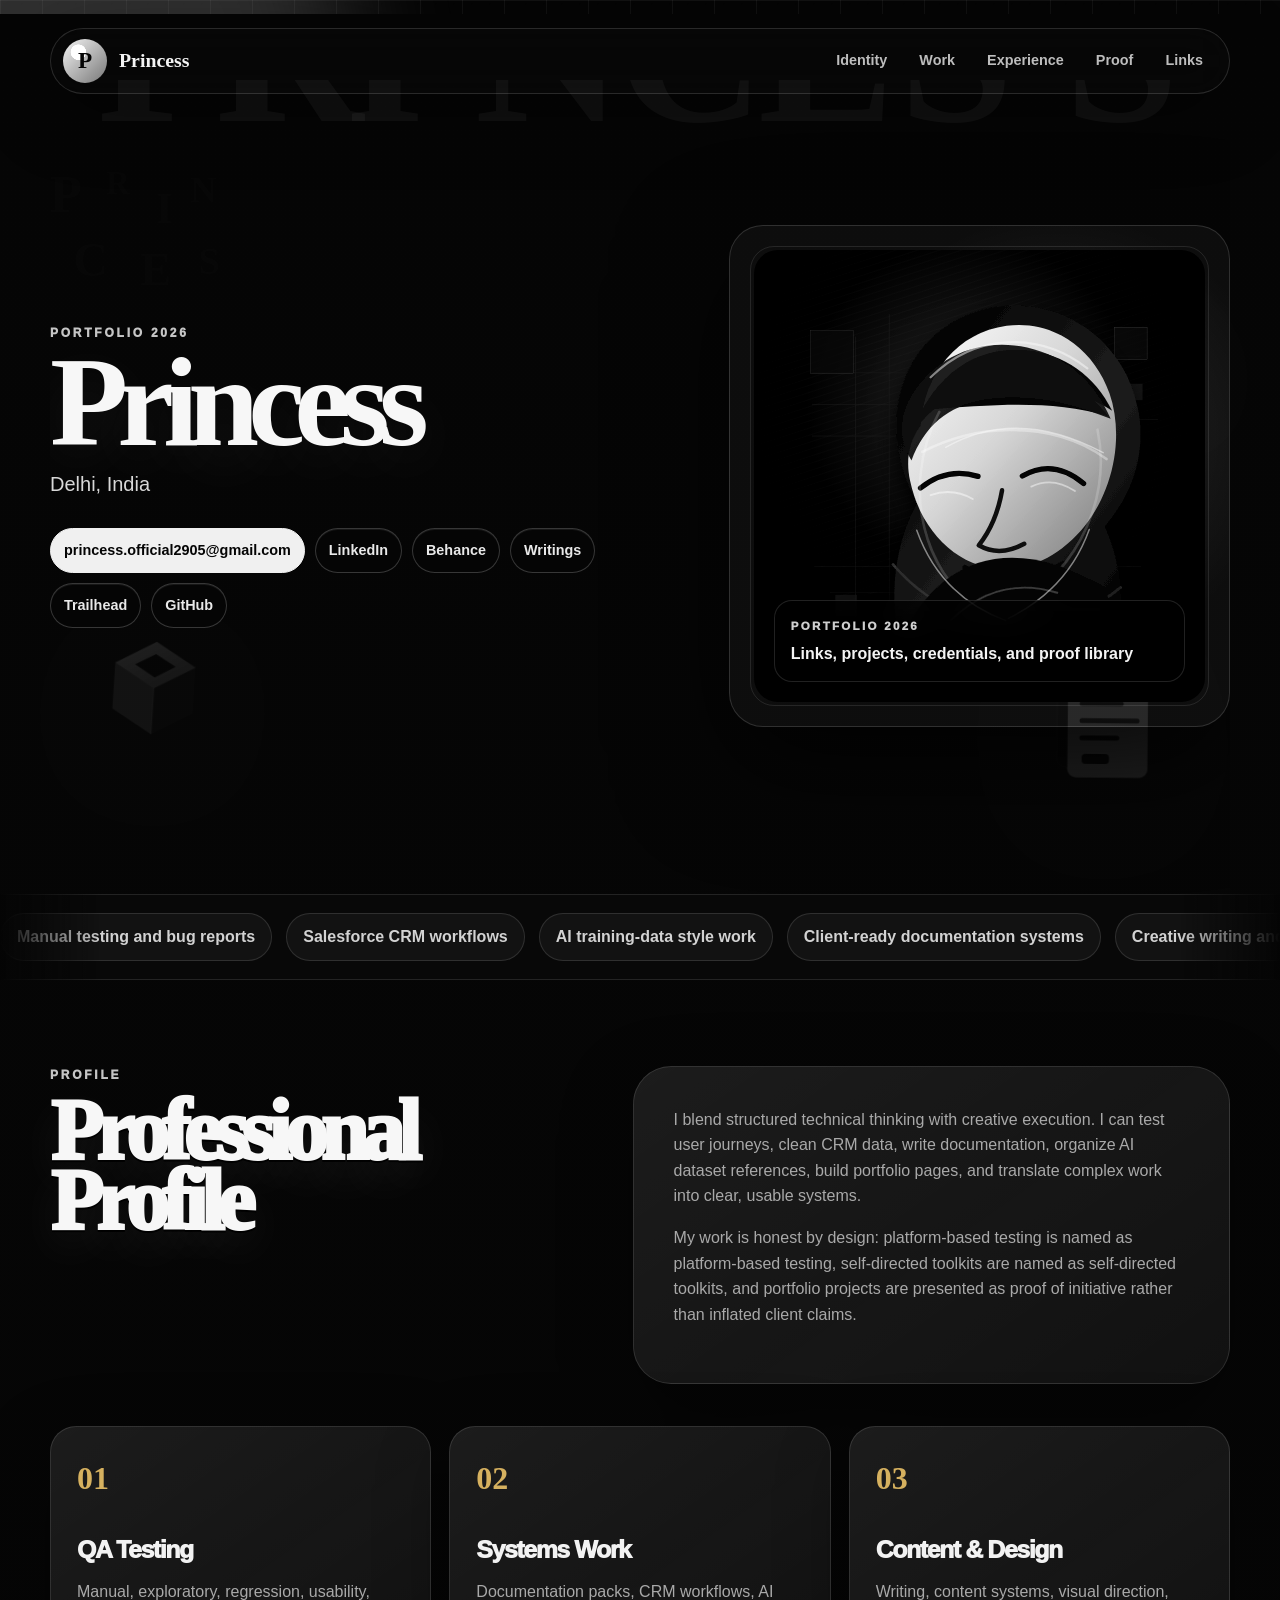
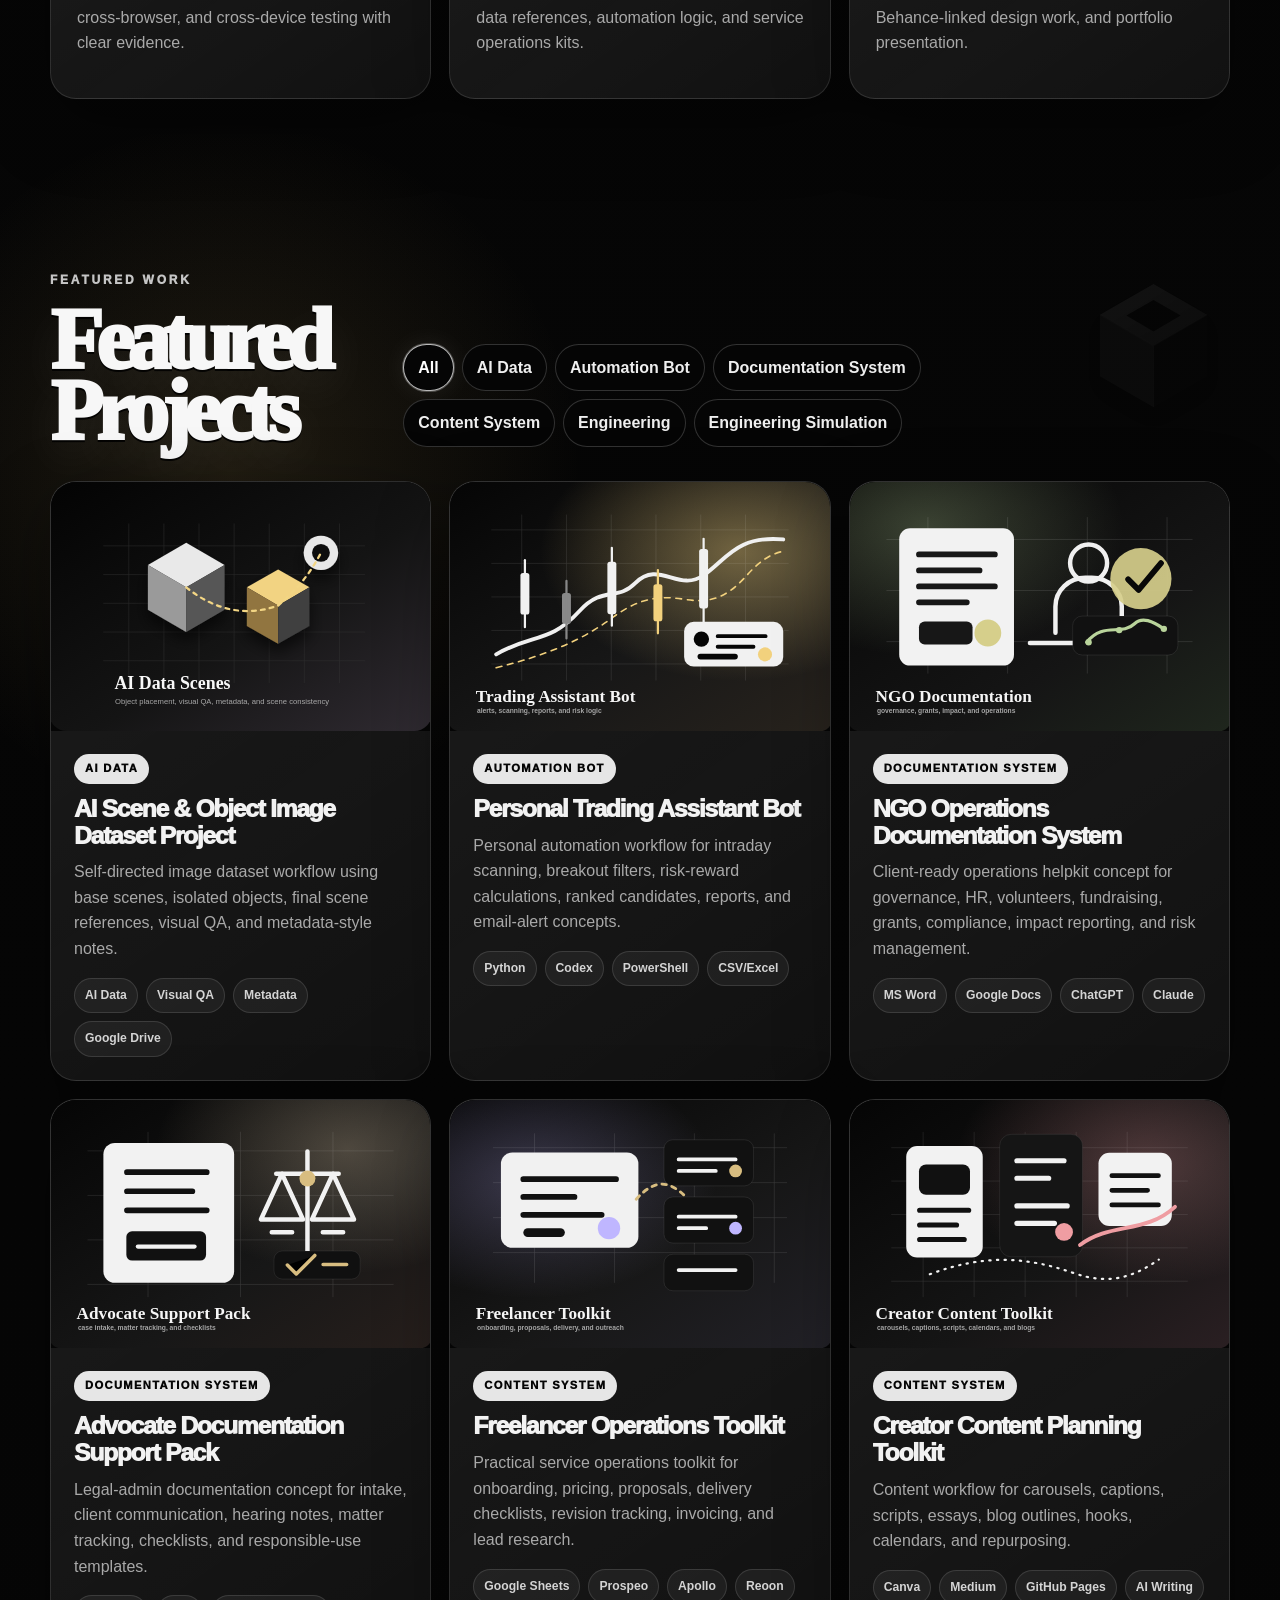
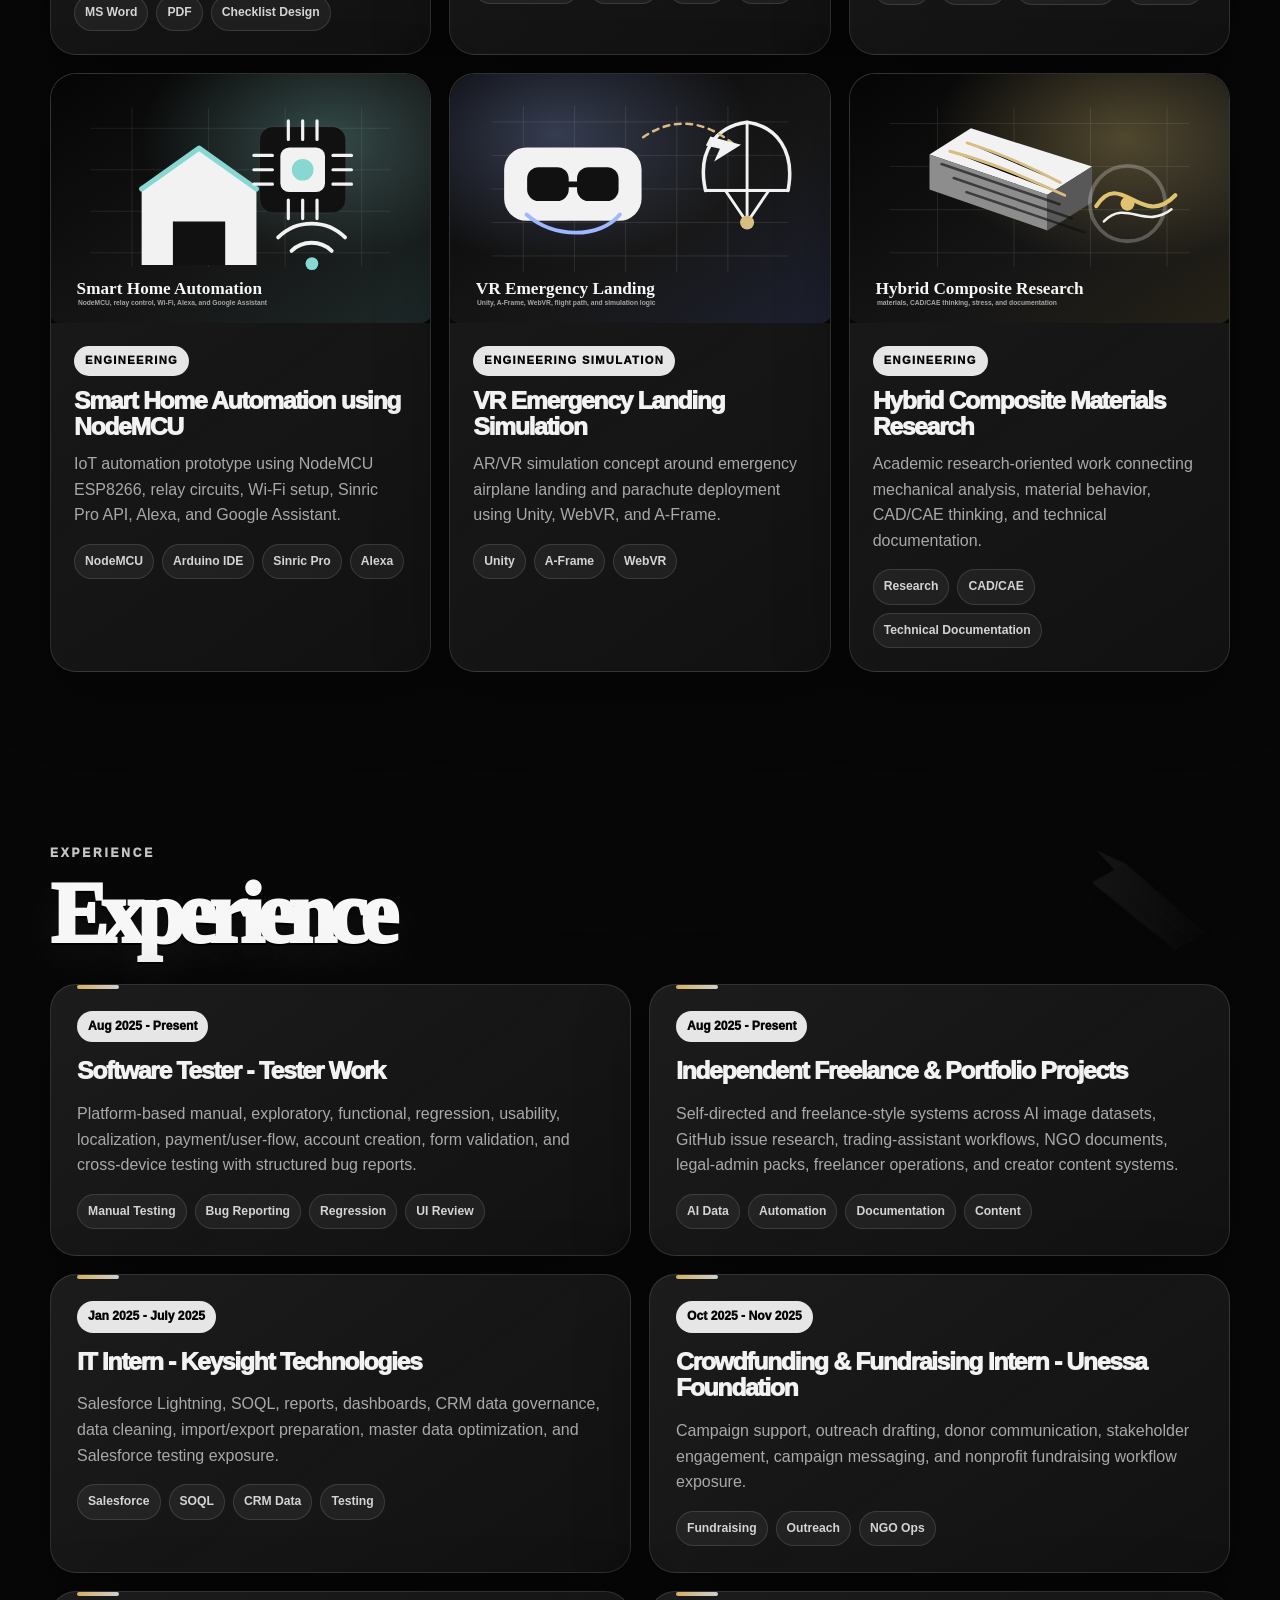
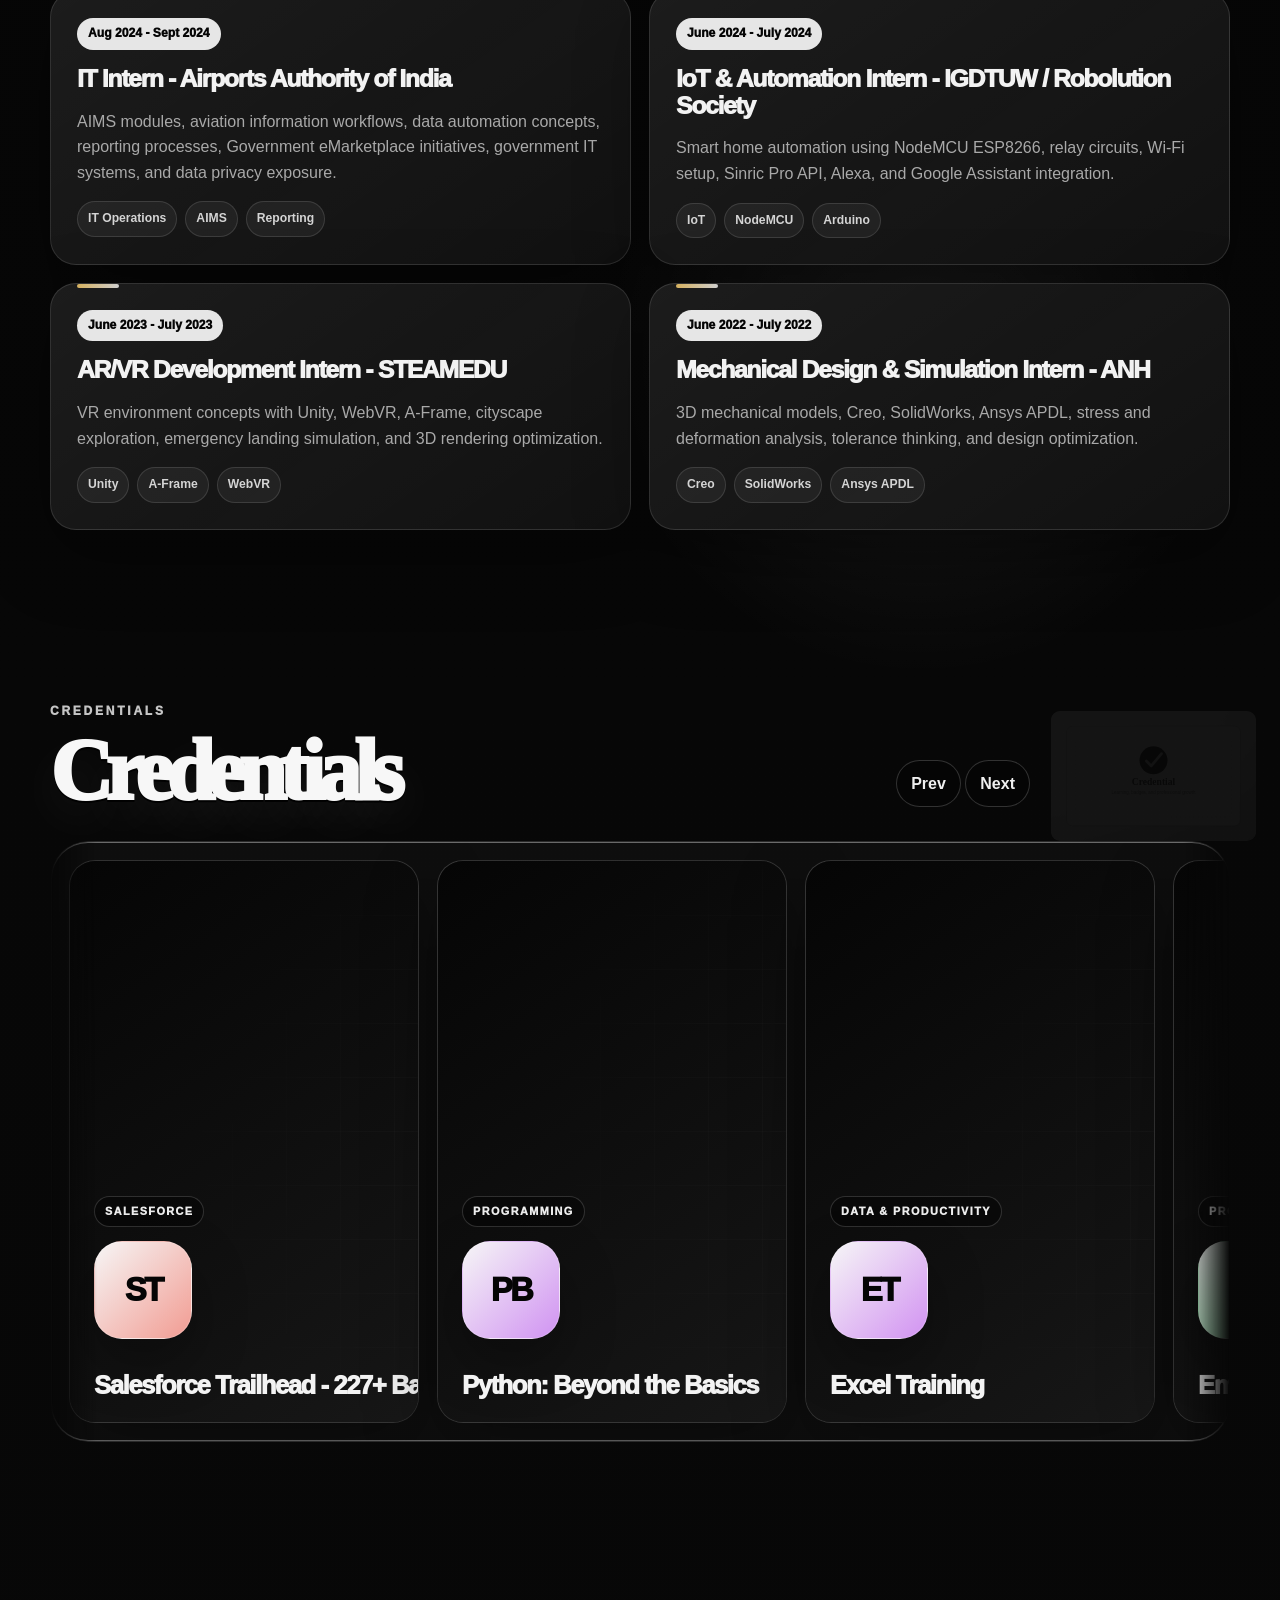
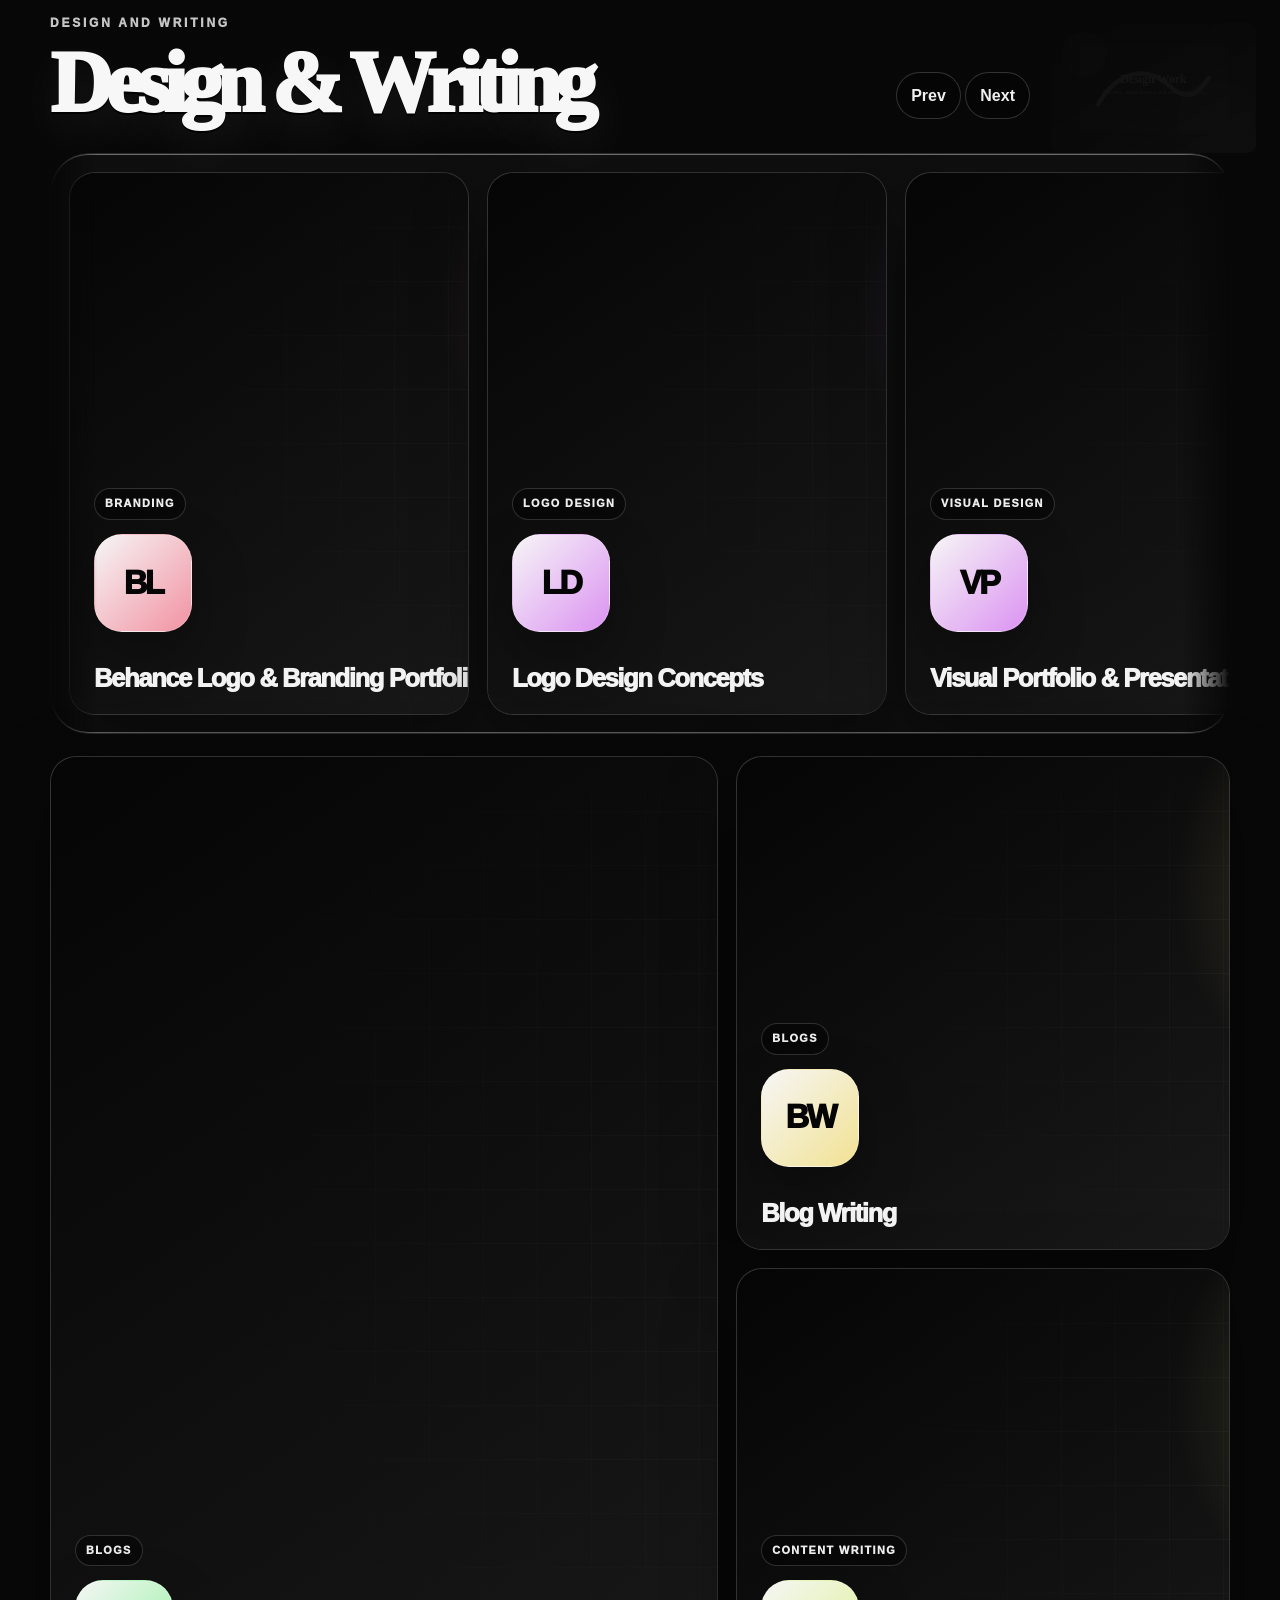
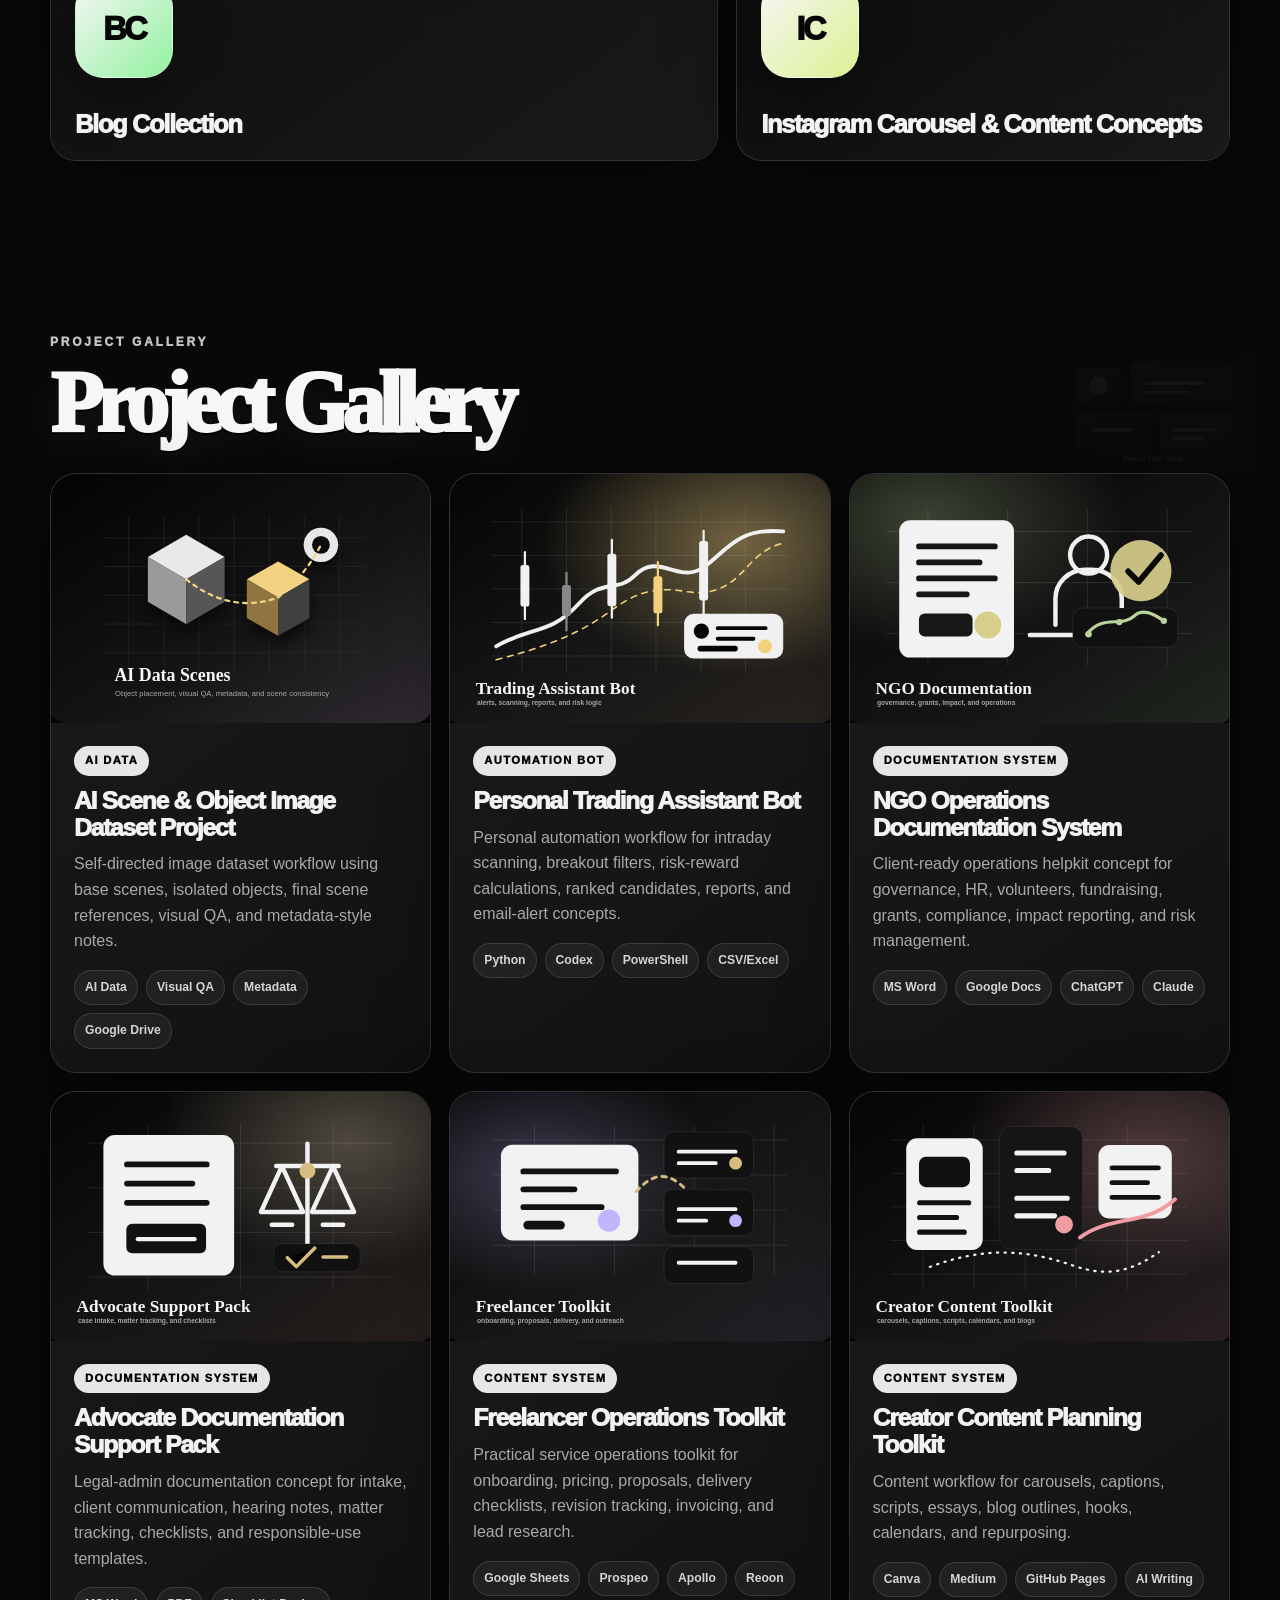
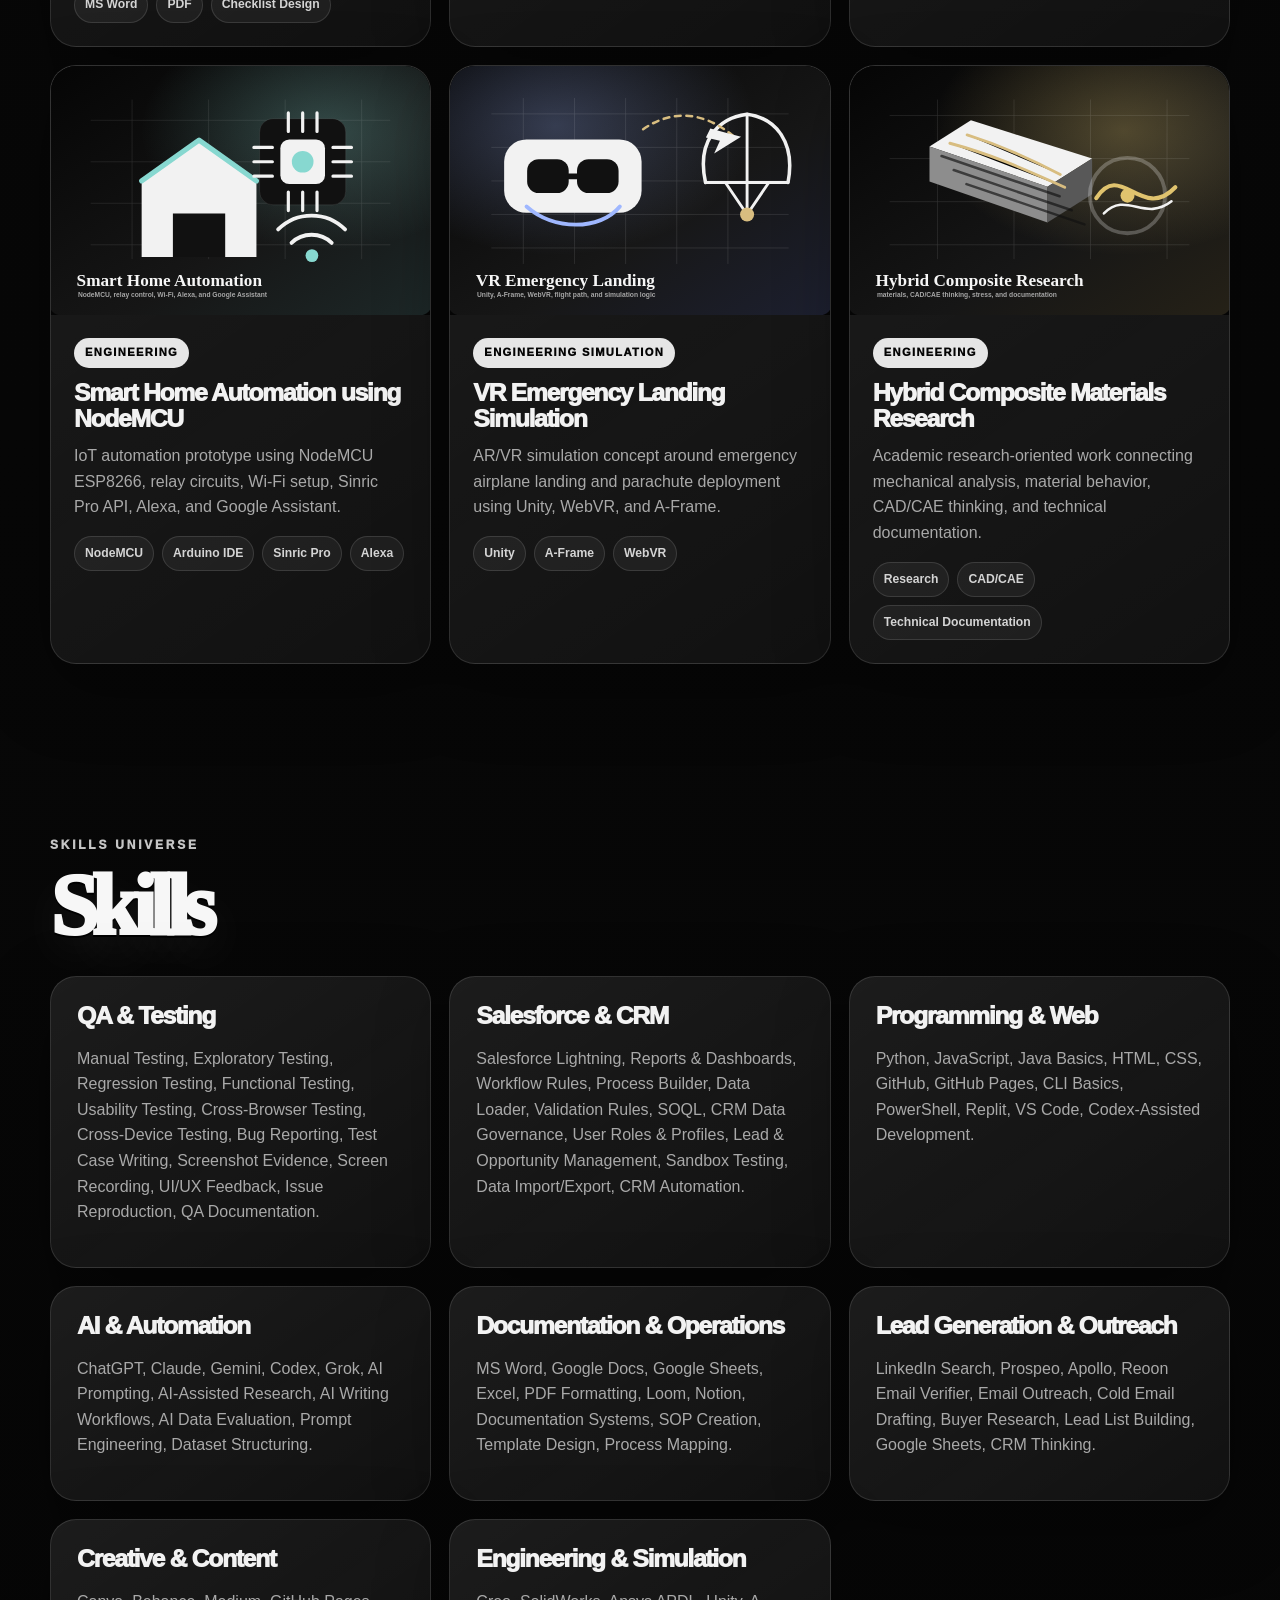
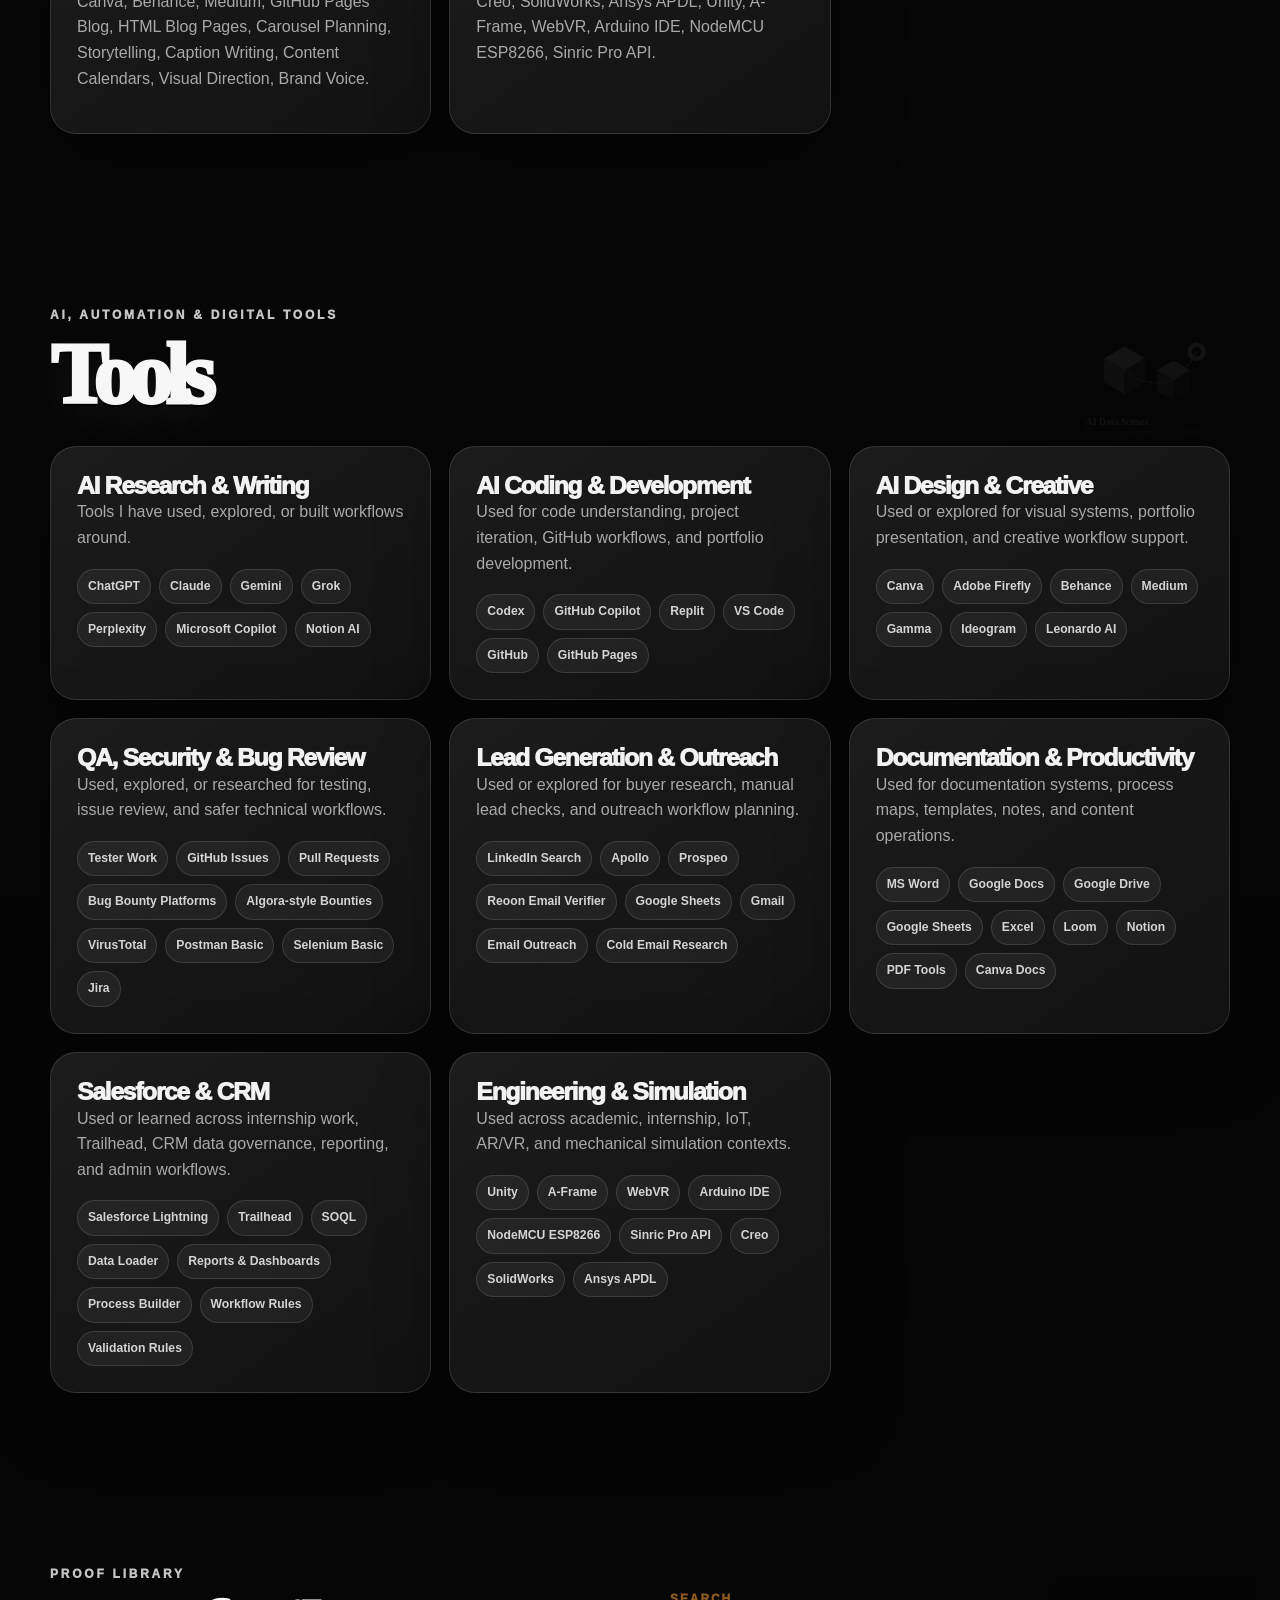
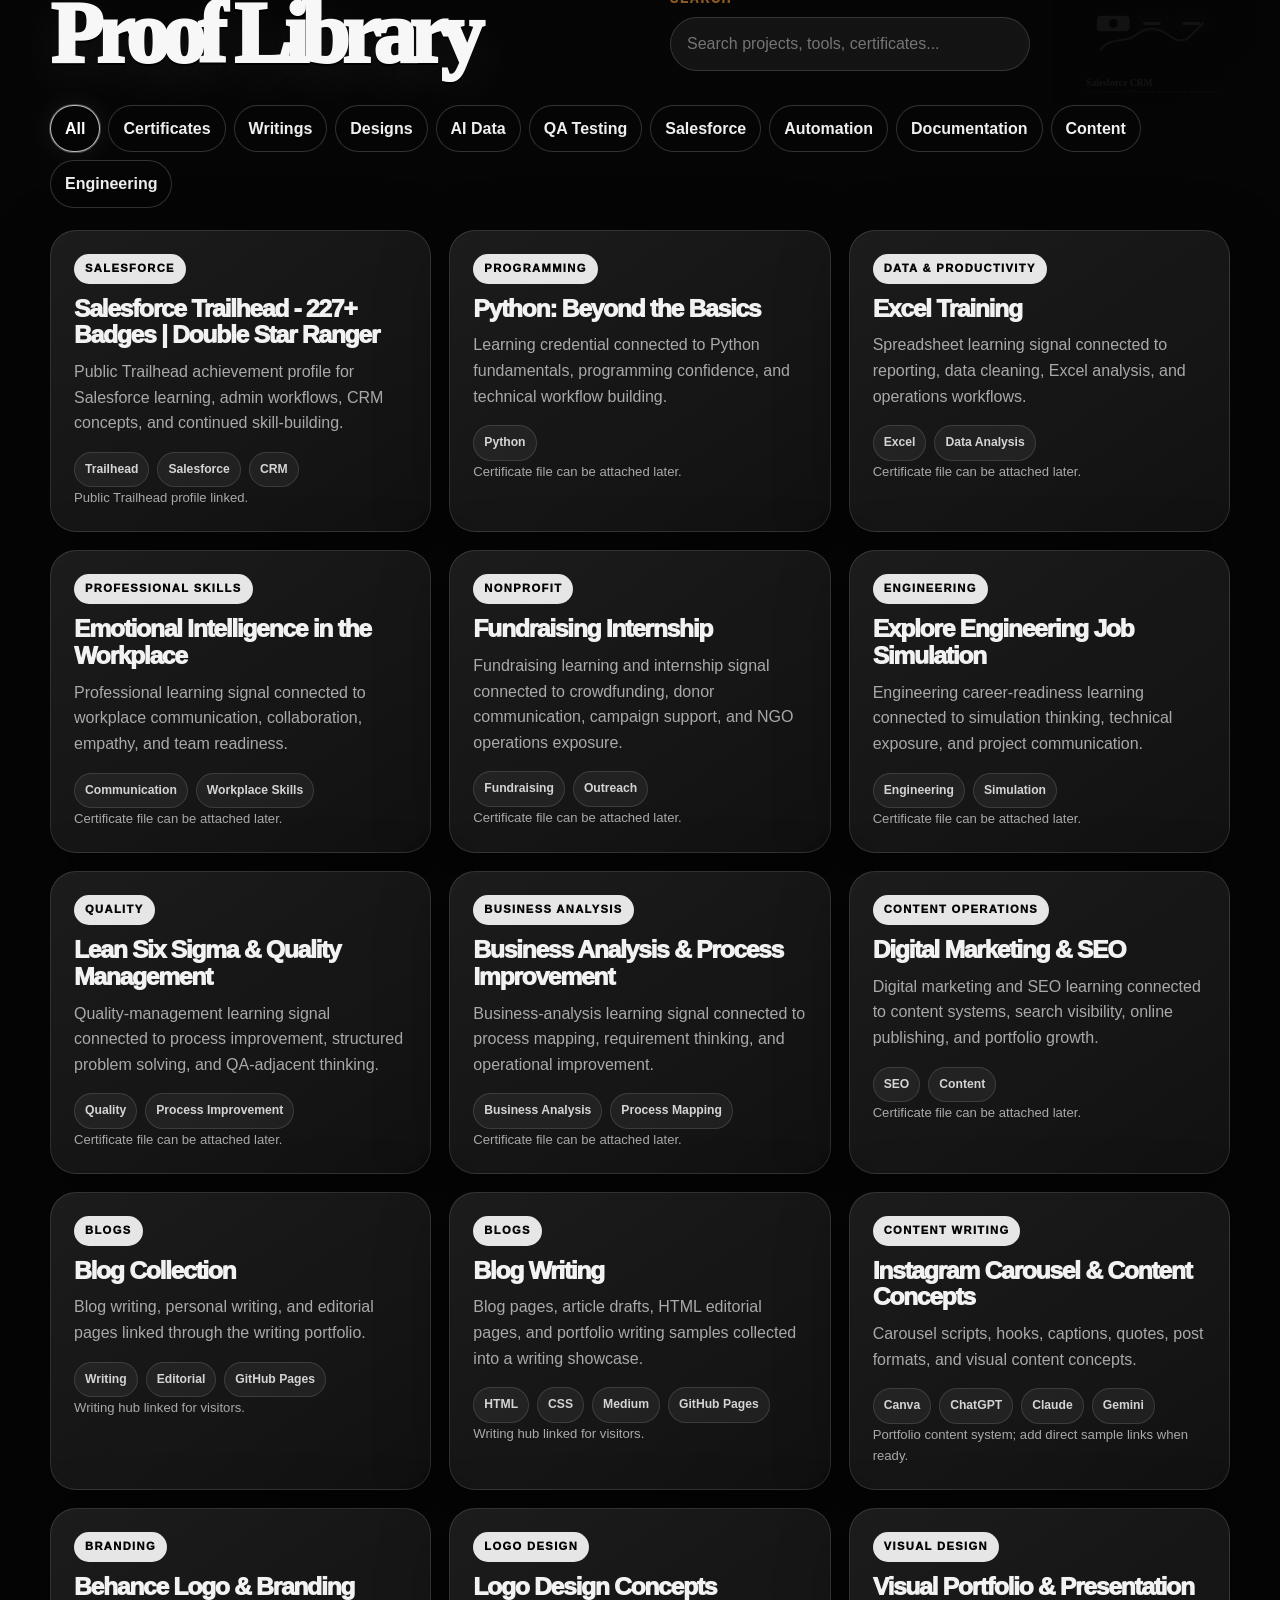
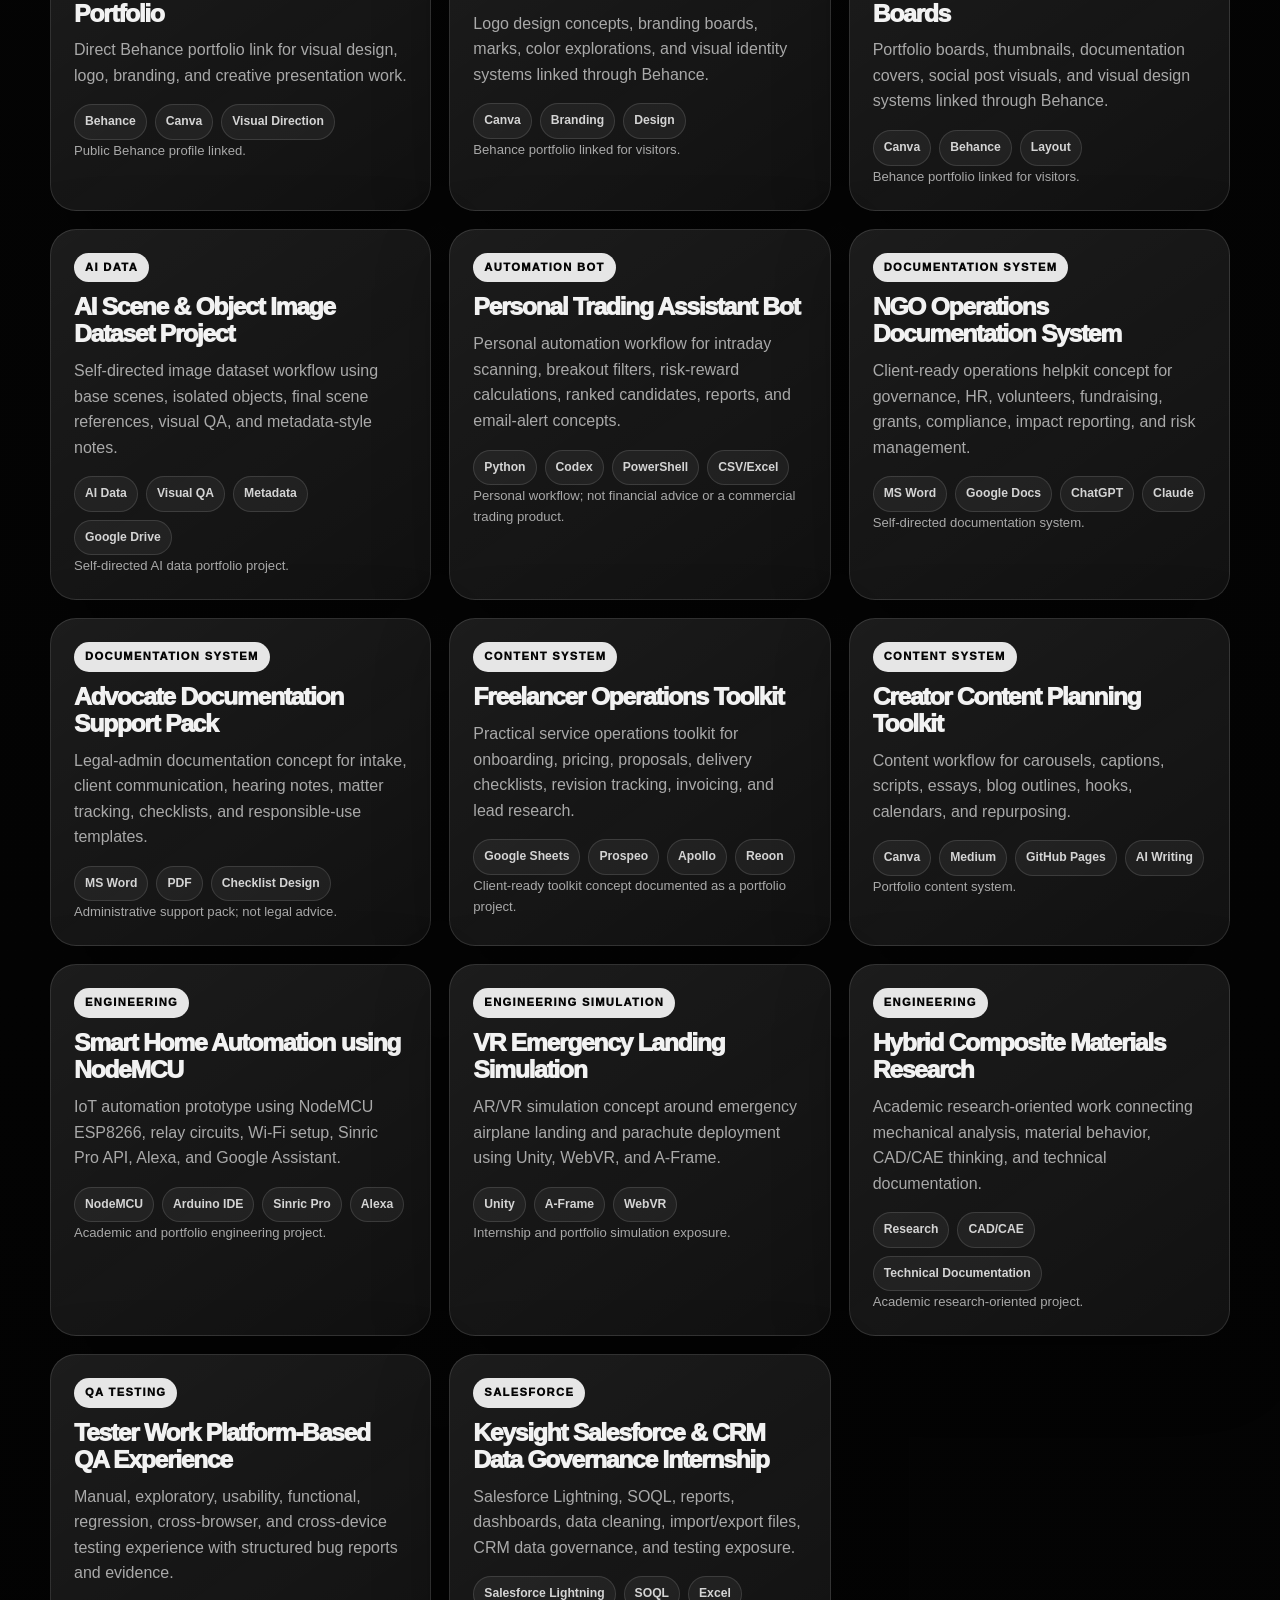
==== commit 749ded2e: "Polish portfolio design and remove resume clutter" ====
--- a/index.html
+++ b/index.html
@@ -3,16 +3,16 @@
 <head>
   <meta charset="UTF-8">
   <meta name="viewport" content="width=device-width, initial-scale=1.0">
-  <meta name="description" content="Princess - Creative Technologist portfolio across QA testing, Salesforce, AI data, automation, documentation, writing, and design.">
-  <meta name="keywords" content="Princess, QA Tester, Salesforce Admin, AI Data, Technical Documentation, Portfolio, GitHub Pages, Creative Technologist">
+  <meta name="description" content="Princess portfolio across QA testing, Salesforce, AI data, automation, documentation, writing, and design.">
+  <meta name="keywords" content="Princess, QA Tester, Salesforce Admin, AI Data, Technical Documentation, Portfolio, GitHub Pages">
   <meta name="author" content="Princess">
-  <meta property="og:title" content="Princess - Creative Technologist Portfolio">
+  <meta property="og:title" content="Princess - Portfolio">
   <meta property="og:description" content="A curated proof-of-work portfolio across QA, Salesforce, AI data, automation, documentation, writing, and design.">
   <meta property="og:type" content="website">
   <meta property="og:image" content="assets/images/placeholder-project.svg">
   <meta property="og:url" content="https://princessofficial2905.github.io/Portfolio/">
   <meta name="theme-color" content="#f5ecdf">
-  <title>Princess | Creative Technologist Portfolio</title>
+  <title>Princess | Portfolio</title>
   <link rel="icon" type="image/svg+xml" href="assets/icons/favicon.svg">
   <link rel="stylesheet" href="styles.css">
 </head>
@@ -20,13 +20,18 @@
   <div class="grain" aria-hidden="true"></div>
   <div class="page-glow glow-one" aria-hidden="true"></div>
   <div class="page-glow glow-two" aria-hidden="true"></div>
+  <div class="floating-art-layer" aria-hidden="true">
+    <img class="float-art art-letters" src="assets/images/floating-letters.svg" alt="" data-depth="-0.04">
+    <img class="float-art art-pen" src="assets/images/floating-pen.svg" alt="" data-depth="0.06">
+    <img class="float-art art-cube" src="assets/images/floating-cube.svg" alt="" data-depth="-0.08">
+    <img class="float-art art-doc" src="assets/images/floating-doc.svg" alt="" data-depth="0.045">
+  </div>
 
   <header class="site-header" id="top">
     <a class="brand" href="#top" aria-label="Princess portfolio home">
       <span class="brand-mark">P</span>
       <span class="brand-text">
         <strong>Princess</strong>
-        <small>Portfolio dossier</small>
       </span>
     </a>
 
@@ -41,7 +46,7 @@
       <a href="#work">Work</a>
       <a href="#experience">Experience</a>
       <a href="#proof-library">Proof</a>
-      <a href="#contact">Contact</a>
+      <a href="#links">Links</a>
     </nav>
   </header>
 
@@ -58,23 +63,17 @@
         <span style="--x: 86%; --d: -10s;">S</span>
       </div>
       <div class="hero-copy reveal">
-        <p class="eyebrow">Portfolio / Resume / Proof of Work</p>
+        <p class="eyebrow">Portfolio 2026</p>
         <h1>Princess</h1>
         <p class="hero-lede">Delhi, India</p>
 
         <div class="front-links" aria-label="Primary contact links">
           <a href="mailto:princess.official2905@gmail.com">princess.official2905@gmail.com</a>
-          <a href="tel:+919811139466">+91 9811139466</a>
           <a href="https://www.linkedin.com/in/princess2905" target="_blank" rel="noopener">LinkedIn</a>
           <a href="https://www.behance.net/princess2905" target="_blank" rel="noopener">Behance</a>
           <a href="https://princessofficial2905.github.io/Writings/" target="_blank" rel="noopener">Writings</a>
           <a href="https://www.salesforce.com/trailblazer/princessadmin" target="_blank" rel="noopener">Trailhead</a>
-        </div>
-
-        <div class="hero-actions">
-          <a class="btn primary" href="assets/docs/Resume_Princess.pdf">Open Resume PDF</a>
-          <a class="btn ghost" href="assets/docs/Princess_Mega_Master_Resume.pdf">Mega Resume</a>
-          <a class="btn ghost" href="#work">View Work</a>
+          <a href="https://github.com/princessofficial2905" target="_blank" rel="noopener">GitHub</a>
         </div>
       </div>
 
@@ -82,7 +81,7 @@
         <img src="assets/images/ink-portrait.svg" alt="Monochrome pen-art portrait illustration">
         <div class="portrait-caption">
           <span>Portfolio 2026</span>
-          <strong>Selected work, links, resume, and proof library</strong>
+          <strong>Links, projects, credentials, and proof library</strong>
         </div>
       </aside>
     </section>
@@ -98,7 +97,7 @@
     <section class="section-shell intro-panel" id="about">
       <div class="section-kicker reveal">
         <p class="eyebrow">Profile</p>
-        <h2>The details behind the name.</h2>
+        <h2>Professional Profile</h2>
       </div>
       <div class="intro-copy reveal">
         <p>I blend structured technical thinking with creative execution. I can test user journeys, clean CRM data, write documentation, organize AI dataset references, build portfolio pages, and translate complex work into clear, usable systems.</p>
@@ -107,18 +106,18 @@
       <div class="profile-cards">
         <article class="profile-card reveal">
           <span>01</span>
-          <h3>Testing Mindset</h3>
+          <h3>QA Testing</h3>
           <p>Manual, exploratory, regression, usability, cross-browser, and cross-device testing with clear evidence.</p>
         </article>
         <article class="profile-card reveal">
           <span>02</span>
-          <h3>Systems Builder</h3>
+          <h3>Systems Work</h3>
           <p>Documentation packs, CRM workflows, AI data references, automation logic, and service operations kits.</p>
         </article>
         <article class="profile-card reveal">
           <span>03</span>
-          <h3>Creative Layer</h3>
-          <p>Writing, content systems, visual direction, Behance-linked design work, and presentation-ready storytelling.</p>
+          <h3>Content & Design</h3>
+          <p>Writing, content systems, visual direction, Behance-linked design work, and portfolio presentation.</p>
         </article>
       </div>
     </section>
@@ -127,30 +126,17 @@
       <div class="section-heading split reveal">
         <div>
           <p class="eyebrow">Featured work</p>
-          <h2>Selected projects, organized like case-study seeds.</h2>
+          <h2>Featured Projects</h2>
         </div>
         <div class="filter-row" id="projectFilters" aria-label="Project filters"></div>
       </div>
       <div class="card-grid project-grid" id="projectGrid"></div>
     </section>
 
-    <section class="section-shell proof-row">
-      <article class="proof-feature reveal">
-        <p class="eyebrow">Proof of work</p>
-        <h2>Not just a resume. A visible work system.</h2>
-        <p>The site connects the resume, certificates, writings, designs, project cards, tools stack, and public profiles into one shareable portfolio.</p>
-        <a class="btn dark" href="#proof-library">Open Proof Library</a>
-      </article>
-      <article class="proof-metric reveal">
-        <span>Best fit roles</span>
-        <strong>QA Testing / Salesforce Admin / AI Data / Documentation / Content Ops</strong>
-      </article>
-    </section>
-
     <section class="section-shell" id="experience">
-      <div class="section-heading center reveal">
+      <div class="section-heading reveal">
         <p class="eyebrow">Experience</p>
-        <h2>A timeline across testing, CRM, IT systems, automation, and engineering.</h2>
+        <h2>Experience</h2>
       </div>
 
       <div class="timeline">
@@ -209,7 +195,7 @@
       <div class="section-heading split reveal">
         <div>
           <p class="eyebrow">Credentials</p>
-          <h2>Certificates and learning signals.</h2>
+          <h2>Credentials</h2>
         </div>
         <div class="carousel-controls">
           <button type="button" data-carousel-prev="certificateTrack" aria-label="Previous certificates">Prev</button>
@@ -225,7 +211,7 @@
       <div class="section-heading split reveal">
         <div>
           <p class="eyebrow">Design and writing</p>
-          <h2>Creative proof areas for Behance, branding, essays, and editorial pages.</h2>
+          <h2>Design & Writing</h2>
         </div>
         <div class="carousel-controls">
           <button type="button" data-carousel-prev="designTrack" aria-label="Previous designs">Prev</button>
@@ -239,17 +225,17 @@
     </section>
 
     <section class="section-shell" id="major-previews">
-      <div class="section-heading center reveal">
+      <div class="section-heading reveal">
         <p class="eyebrow">Project gallery</p>
-        <h2>Technical, creative, documentation, automation, and engineering work in one library.</h2>
+        <h2>Project Gallery</h2>
       </div>
       <div class="preview-grid" id="livePreviewGrid"></div>
     </section>
 
     <section class="section-shell" id="skills">
-      <div class="section-heading center reveal">
+      <div class="section-heading reveal">
         <p class="eyebrow">Skills universe</p>
-        <h2>Role-ready skill clusters without pretending to be expert in everything.</h2>
+        <h2>Skills</h2>
       </div>
       <div class="skills-universe">
         <article class="skill-planet reveal"><h3>QA & Testing</h3><p>Manual Testing, Exploratory Testing, Regression Testing, Functional Testing, Usability Testing, Cross-Browser Testing, Cross-Device Testing, Bug Reporting, Test Case Writing, Screenshot Evidence, Screen Recording, UI/UX Feedback, Issue Reproduction, QA Documentation.</p></article>
@@ -264,9 +250,9 @@
     </section>
 
     <section class="section-shell tools-section" id="tools">
-      <div class="section-heading center reveal">
+      <div class="section-heading reveal">
         <p class="eyebrow">AI, Automation & Digital Tools</p>
-        <h2>Tools I have used, explored, or built workflows around.</h2>
+        <h2>Tools</h2>
       </div>
       <div class="tools-grid" id="toolsGrid"></div>
     </section>
@@ -275,7 +261,7 @@
       <div class="section-heading split reveal">
         <div>
           <p class="eyebrow">Proof library</p>
-          <h2>Searchable evidence across technical, creative, and documentation work.</h2>
+          <h2>Proof Library</h2>
         </div>
         <label class="search-box">
           <span>Search</span>
@@ -287,30 +273,17 @@
     </section>
 
     <section class="section-shell links-wall-section" id="links">
-      <div class="section-heading center reveal">
-        <p class="eyebrow">Featured links</p>
-        <h2>Resume, profiles, writings, designs, and portfolio sections.</h2>
+      <div class="section-heading reveal">
+        <p class="eyebrow">Profiles</p>
+        <h2>Account Links</h2>
       </div>
       <div class="links-wall" id="featuredLinksGrid"></div>
     </section>
 
-    <section class="section-shell contact-section" id="contact">
-      <div class="contact-card reveal">
-        <p class="eyebrow">Contact</p>
-        <h2>For roles where clarity, testing, documentation, and creative systems matter.</h2>
-        <p>Open to QA Testing, Salesforce Administration, AI Data Evaluation, Data Operations, Business Analysis, IT Operations, Content Operations, and Technical Documentation roles.</p>
-        <div class="contact-actions">
-          <a class="btn primary" href="mailto:princess.official2905@gmail.com">Email Me</a>
-          <a class="btn dark" href="MASTER_RESUME_PRINCESS.html">View Resume</a>
-          <a class="btn light" href="https://www.linkedin.com/in/princess2905" target="_blank" rel="noopener">LinkedIn</a>
-          <a class="btn light" href="https://www.behance.net/princess2905" target="_blank" rel="noopener">Behance</a>
-        </div>
-      </div>
-    </section>
   </main>
 
   <footer class="site-footer">
-    <p>Built with curiosity, clarity, and a little bit of creative chaos.</p>
+    <p>Princess | Portfolio</p>
     <a href="#top">Back to top</a>
   </footer>
 
--- a/styles.css
+++ b/styles.css
@@ -19,7 +19,7 @@
   --radius-lg: 26px;
   --radius-md: 18px;
   --font-display: "Bodoni 72", "Cormorant Garamond", Georgia, "Times New Roman", serif;
-  --font-body: "Aptos", "Segoe UI", "Trebuchet MS", sans-serif;
+  --font-body: "Nexa", "Aptos Display", "Aptos", "Segoe UI", "Trebuchet MS", sans-serif;
 }
 
 * {
@@ -211,6 +211,7 @@
 }
 
 .section-shell {
+  position: relative;
   width: min(1180px, calc(100% - 32px));
   margin: 0 auto;
   padding: 86px 0;
@@ -559,8 +560,8 @@
 
 .section-heading.center {
   max-width: 850px;
-  margin-inline: auto;
-  text-align: center;
+  margin-inline: 0;
+  text-align: left;
 }
 
 .section-heading.split {
@@ -1482,6 +1483,327 @@
   color: #9a9a9a;
 }
 
+.filter-row button,
+.carousel-controls button {
+  color: #efefef;
+  border-color: rgba(255, 255, 255, 0.18);
+  background: #050505;
+  box-shadow: none;
+}
+
+.filter-row button:hover,
+.filter-row button.is-active,
+.carousel-controls button:hover {
+  color: #ffffff;
+  border-color: rgba(255, 255, 255, 0.72);
+  background: #050505;
+  box-shadow: 0 0 0 1px rgba(255, 255, 255, 0.24), 0 0 28px rgba(255, 255, 255, 0.08);
+}
+
+/* Final editorial polish: concise headings, moving side art, no heavy text clutter. */
+main,
+.site-header,
+.site-footer {
+  position: relative;
+  z-index: 2;
+}
+
+.floating-art-layer {
+  position: fixed;
+  inset: 0;
+  z-index: 1;
+  pointer-events: none;
+  overflow: hidden;
+}
+
+.float-art {
+  position: absolute;
+  width: clamp(110px, 12vw, 190px);
+  opacity: 0.11;
+  filter: grayscale(1) contrast(1.15) drop-shadow(0 22px 44px rgba(255, 255, 255, 0.08));
+  transform: translate3d(0, var(--scroll-drift, 0), 0) rotate(var(--scroll-rotate, 0));
+  translate: 0 0;
+  animation: artBob 15s ease-in-out infinite;
+}
+
+.art-letters {
+  left: 3vw;
+  top: 18vh;
+  width: clamp(130px, 16vw, 240px);
+  animation-duration: 18s;
+}
+
+.art-pen {
+  right: 4vw;
+  top: 30vh;
+  animation-delay: -4s;
+}
+
+.art-cube {
+  left: 6vw;
+  bottom: 15vh;
+  animation-delay: -8s;
+}
+
+.art-doc {
+  right: 8vw;
+  bottom: 10vh;
+  animation-delay: -2s;
+}
+
+.section-shell {
+  isolation: isolate;
+}
+
+.section-shell > :not(.letter-rain) {
+  position: relative;
+  z-index: 1;
+}
+
+.letter-rain {
+  position: absolute;
+  z-index: 0;
+}
+
+.section-shell::after {
+  content: "";
+  position: absolute;
+  top: 58px;
+  right: clamp(-26px, -2vw, -10px);
+  z-index: 0;
+  width: clamp(120px, 16vw, 230px);
+  aspect-ratio: 1;
+  opacity: 0.055;
+  background: center / contain no-repeat var(--section-art, url("assets/images/floating-letters.svg"));
+  filter: grayscale(1) contrast(1.1);
+  pointer-events: none;
+}
+
+#about {
+  --section-art: url("assets/images/floating-doc.svg");
+}
+
+#work {
+  --section-art: url("assets/images/floating-cube.svg");
+}
+
+#experience {
+  --section-art: url("assets/images/floating-pen.svg");
+}
+
+#certificates {
+  --section-art: url("assets/images/placeholder-certificate.svg");
+}
+
+#designs {
+  --section-art: url("assets/images/placeholder-design.svg");
+}
+
+#major-previews {
+  --section-art: url("assets/images/placeholder-project.svg");
+}
+
+#skills {
+  --section-art: url("assets/images/floating-letters.svg");
+}
+
+#tools {
+  --section-art: url("assets/images/cover-ai.svg");
+}
+
+#proof-library {
+  --section-art: url("assets/images/cover-salesforce.svg");
+}
+
+#links {
+  --section-art: url("assets/images/ink-portrait.svg");
+}
+
+.section-heading,
+.section-heading.center {
+  max-width: 980px;
+  margin-inline: 0;
+  text-align: left;
+}
+
+.section-heading h2 {
+  max-width: 920px;
+  color: #f7f7f7;
+  font-family: var(--font-display);
+  font-size: clamp(2.65rem, 6.7vw, 5.7rem);
+  font-weight: 950;
+  line-height: 0.82;
+  letter-spacing: -0.08em;
+  text-shadow:
+    0 2px 0 rgba(0, 0, 0, 0.86),
+    0 18px 48px rgba(255, 255, 255, 0.08);
+}
+
+.section-heading .eyebrow {
+  margin-bottom: 16px;
+}
+
+.section-kicker h2 {
+  max-width: 920px;
+  color: #f7f7f7;
+  font-family: var(--font-display);
+  font-size: clamp(2.65rem, 6.7vw, 5.7rem);
+  font-weight: 950;
+  line-height: 0.82;
+  letter-spacing: -0.08em;
+  text-shadow:
+    0 2px 0 rgba(0, 0, 0, 0.86),
+    0 18px 48px rgba(255, 255, 255, 0.08);
+}
+
+.card-body h3,
+.timeline-card h3,
+.profile-card h3,
+.tool-card h3,
+.skill-planet h3,
+.link-card h3 {
+  font-family: var(--font-body);
+  font-weight: 950;
+  letter-spacing: -0.055em;
+}
+
+.generated-media {
+  display: grid;
+  align-content: end;
+  min-height: 100%;
+  padding: 24px;
+  color: #f7f7f7;
+  background:
+    radial-gradient(circle at 74% 26%, hsl(var(--visual-hue) 78% 70% / 0.26), transparent 15rem),
+    linear-gradient(145deg, #050505 0%, #151515 62%, #222 100%);
+}
+
+.generated-grid,
+.generated-orbit {
+  position: absolute;
+  inset: 0;
+  pointer-events: none;
+}
+
+.generated-grid {
+  opacity: 0.16;
+  background-image:
+    linear-gradient(rgba(255, 255, 255, 0.22) 1px, transparent 1px),
+    linear-gradient(90deg, rgba(255, 255, 255, 0.18) 1px, transparent 1px);
+  background-size: 54px 54px;
+  mask-image: radial-gradient(circle at 60% 45%, black, transparent 72%);
+}
+
+.generated-orbit {
+  width: 180px;
+  height: 180px;
+  border: 2px dashed hsl(var(--visual-hue) 78% 72% / 0.46);
+  border-radius: 50%;
+  inset: 42px 36px auto auto;
+  rotate: -22deg;
+}
+
+.generated-media strong {
+  position: relative;
+  z-index: 1;
+  width: 98px;
+  height: 98px;
+  display: grid;
+  place-items: center;
+  margin-bottom: 34px;
+  border: 1px solid rgba(255, 255, 255, 0.18);
+  border-radius: 28px;
+  color: #050505;
+  background: linear-gradient(135deg, #f6f6f6, hsl(var(--visual-hue) 78% 76%));
+  font-family: var(--font-body);
+  font-size: 2.05rem;
+  font-weight: 950;
+  letter-spacing: -0.08em;
+  box-shadow: 0 22px 56px rgba(0, 0, 0, 0.32);
+}
+
+.generated-label {
+  position: relative;
+  z-index: 1;
+  width: fit-content;
+  margin-bottom: 14px;
+  border: 1px solid rgba(255, 255, 255, 0.16);
+  border-radius: 999px;
+  padding: 6px 10px;
+  color: #ededed;
+  background: rgba(0, 0, 0, 0.38);
+  font-size: 0.68rem;
+  font-weight: 950;
+  letter-spacing: 0.13em;
+  text-transform: uppercase;
+}
+
+.generated-media p {
+  position: relative;
+  z-index: 1;
+  max-width: 88%;
+  margin: 0;
+  color: #f3f3f3;
+  font-family: var(--font-body);
+  font-size: clamp(1.25rem, 2vw, 1.7rem);
+  font-weight: 950;
+  line-height: 0.95;
+  letter-spacing: -0.055em;
+}
+
+.front-links {
+  align-items: center;
+}
+
+.front-links a {
+  display: inline-flex;
+  align-items: center;
+  background: #050505;
+  border-color: rgba(255, 255, 255, 0.2);
+  max-width: 100%;
+  min-width: 0;
+  overflow-wrap: anywhere;
+}
+
+.front-links a:first-child {
+  color: #050505;
+  background: #f0f0f0;
+  border-color: #f0f0f0;
+}
+
+.front-links a:hover,
+.front-links a:focus-visible,
+.link-card:hover,
+.link-card:focus-visible {
+  border-color: rgba(255, 255, 255, 0.72);
+  box-shadow: 0 0 0 1px rgba(255, 255, 255, 0.2), 0 0 36px rgba(255, 255, 255, 0.08);
+}
+
+.front-links a:not(:first-child):hover,
+.front-links a:not(:first-child):focus-visible {
+  color: #fff;
+  background: #050505;
+}
+
+.hero::after,
+.contact-section {
+  display: none;
+}
+
+.card-action {
+  display: none;
+}
+
+@keyframes artBob {
+  0%,
+  100% {
+    translate: 0 0;
+  }
+  50% {
+    translate: 0 28px;
+  }
+}
+
 @keyframes letterFall {
   0% {
     transform: translate3d(0, -22vh, 0) rotate(-8deg);
@@ -1499,9 +1821,19 @@
 @media (max-width: 760px) {
   .site-header {
     background: rgba(8, 8, 8, 0.88);
+    gap: 12px;
   }
 
   .nav-toggle {
+    display: grid;
+    flex: 0 0 44px;
+    margin-left: auto;
+    place-items: center;
+    position: fixed;
+    right: 24px;
+    top: 30px;
+    z-index: 5;
+    transform: none;
     background: #111;
     border-color: rgba(255, 255, 255, 0.14);
   }
@@ -1511,6 +1843,10 @@
   }
 
   .main-nav {
+    position: fixed;
+    left: 14px;
+    right: 14px;
+    top: 86px;
     background: rgba(8, 8, 8, 0.98);
   }
 
@@ -1520,11 +1856,20 @@
   }
 
   .hero h1 {
-    font-size: clamp(3.8rem, 20vw, 5.2rem);
+    font-size: clamp(3.25rem, 18vw, 4.7rem);
     line-height: 0.82;
   }
 
-  .front-links a,
+  .front-links a {
+    width: 100%;
+    justify-content: flex-start;
+    font-size: 0.88rem;
+  }
+
+  .front-links a:first-child {
+    font-size: 0.78rem;
+  }
+
   .hero-actions .btn,
   .contact-actions .btn {
     width: 100%;
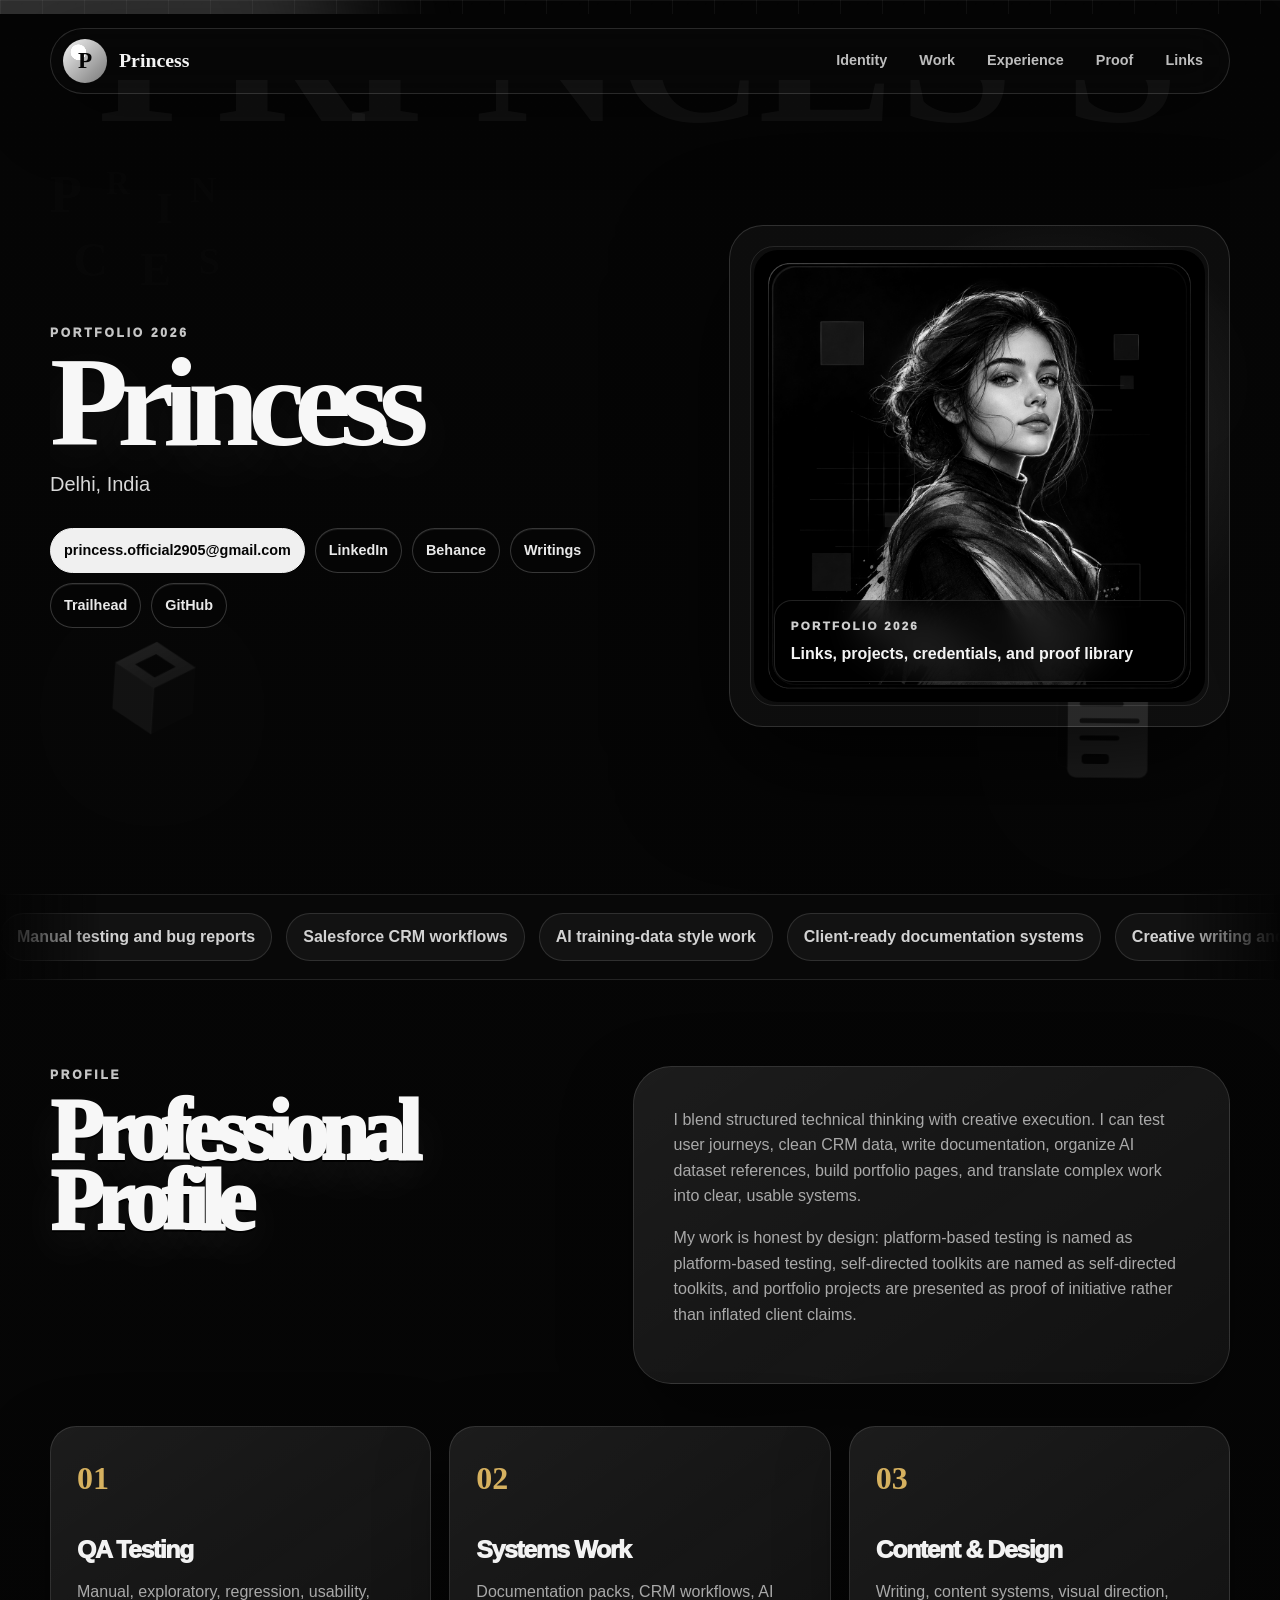
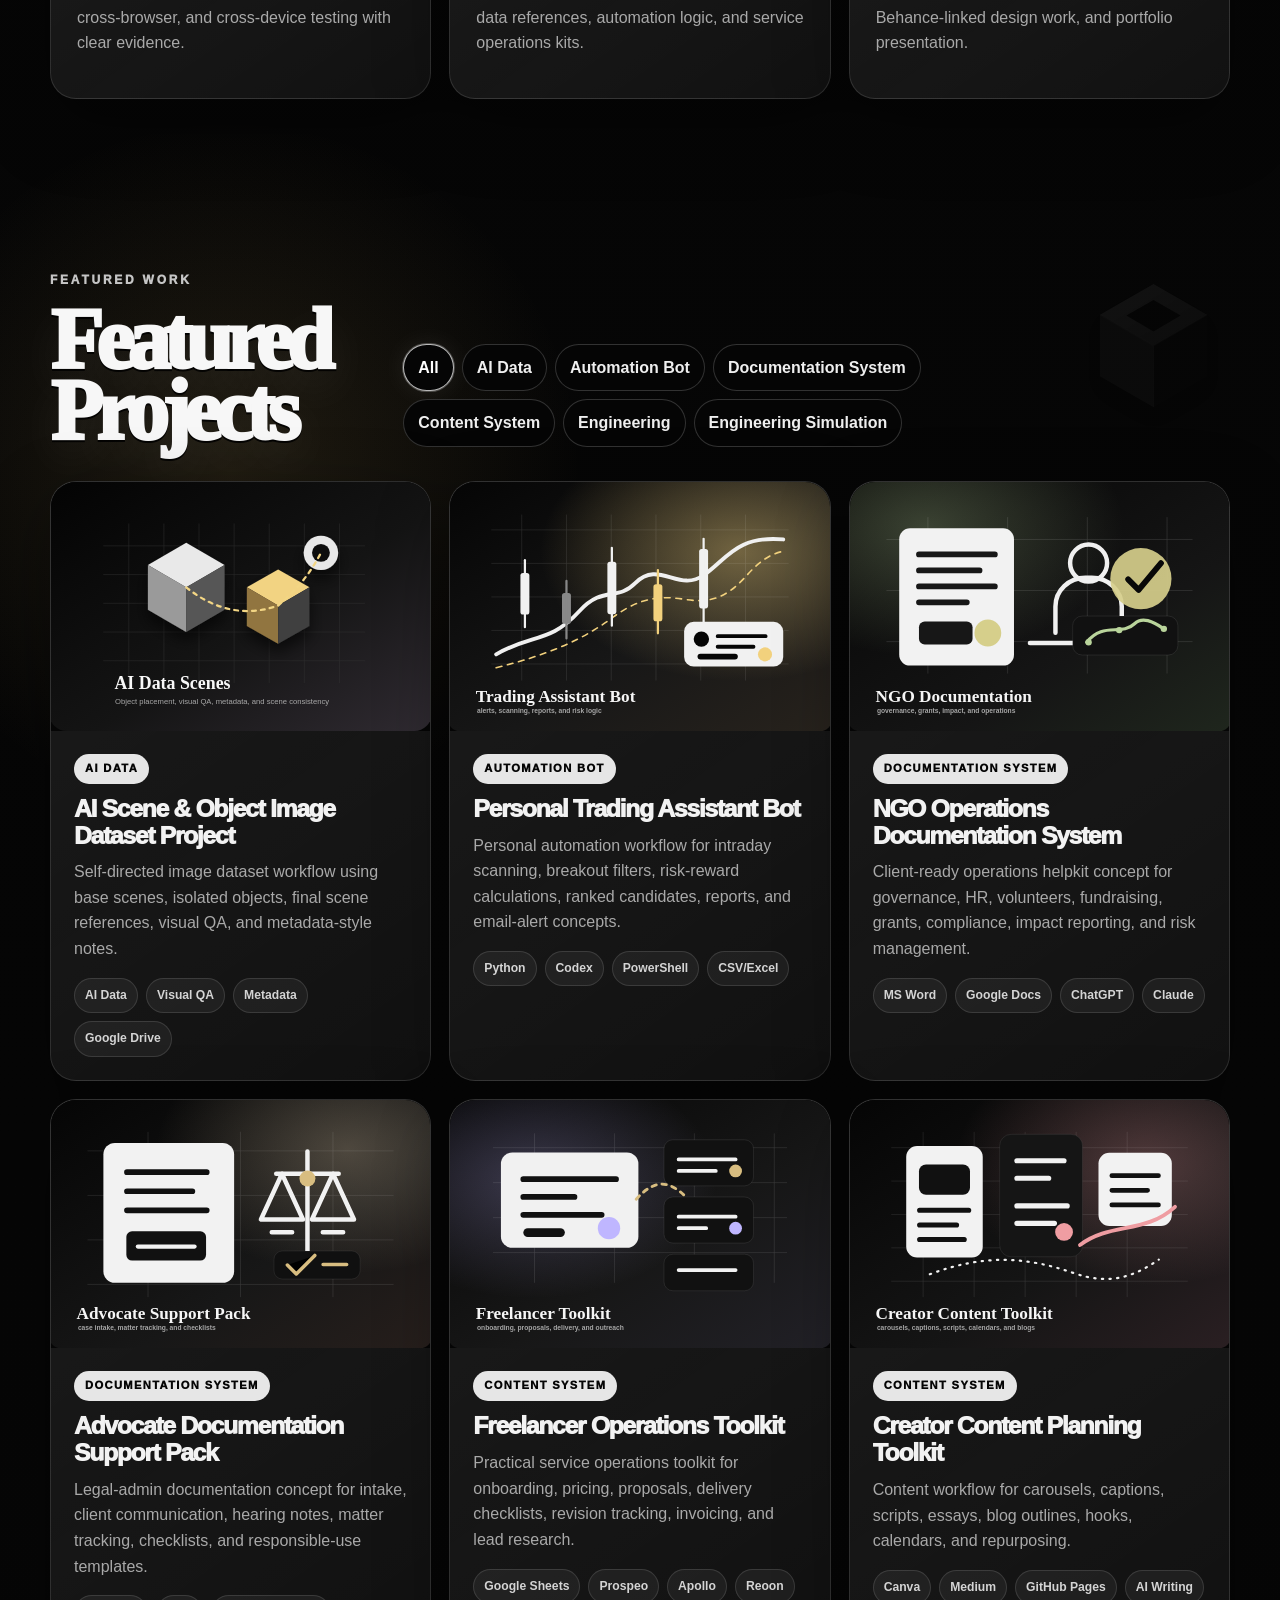
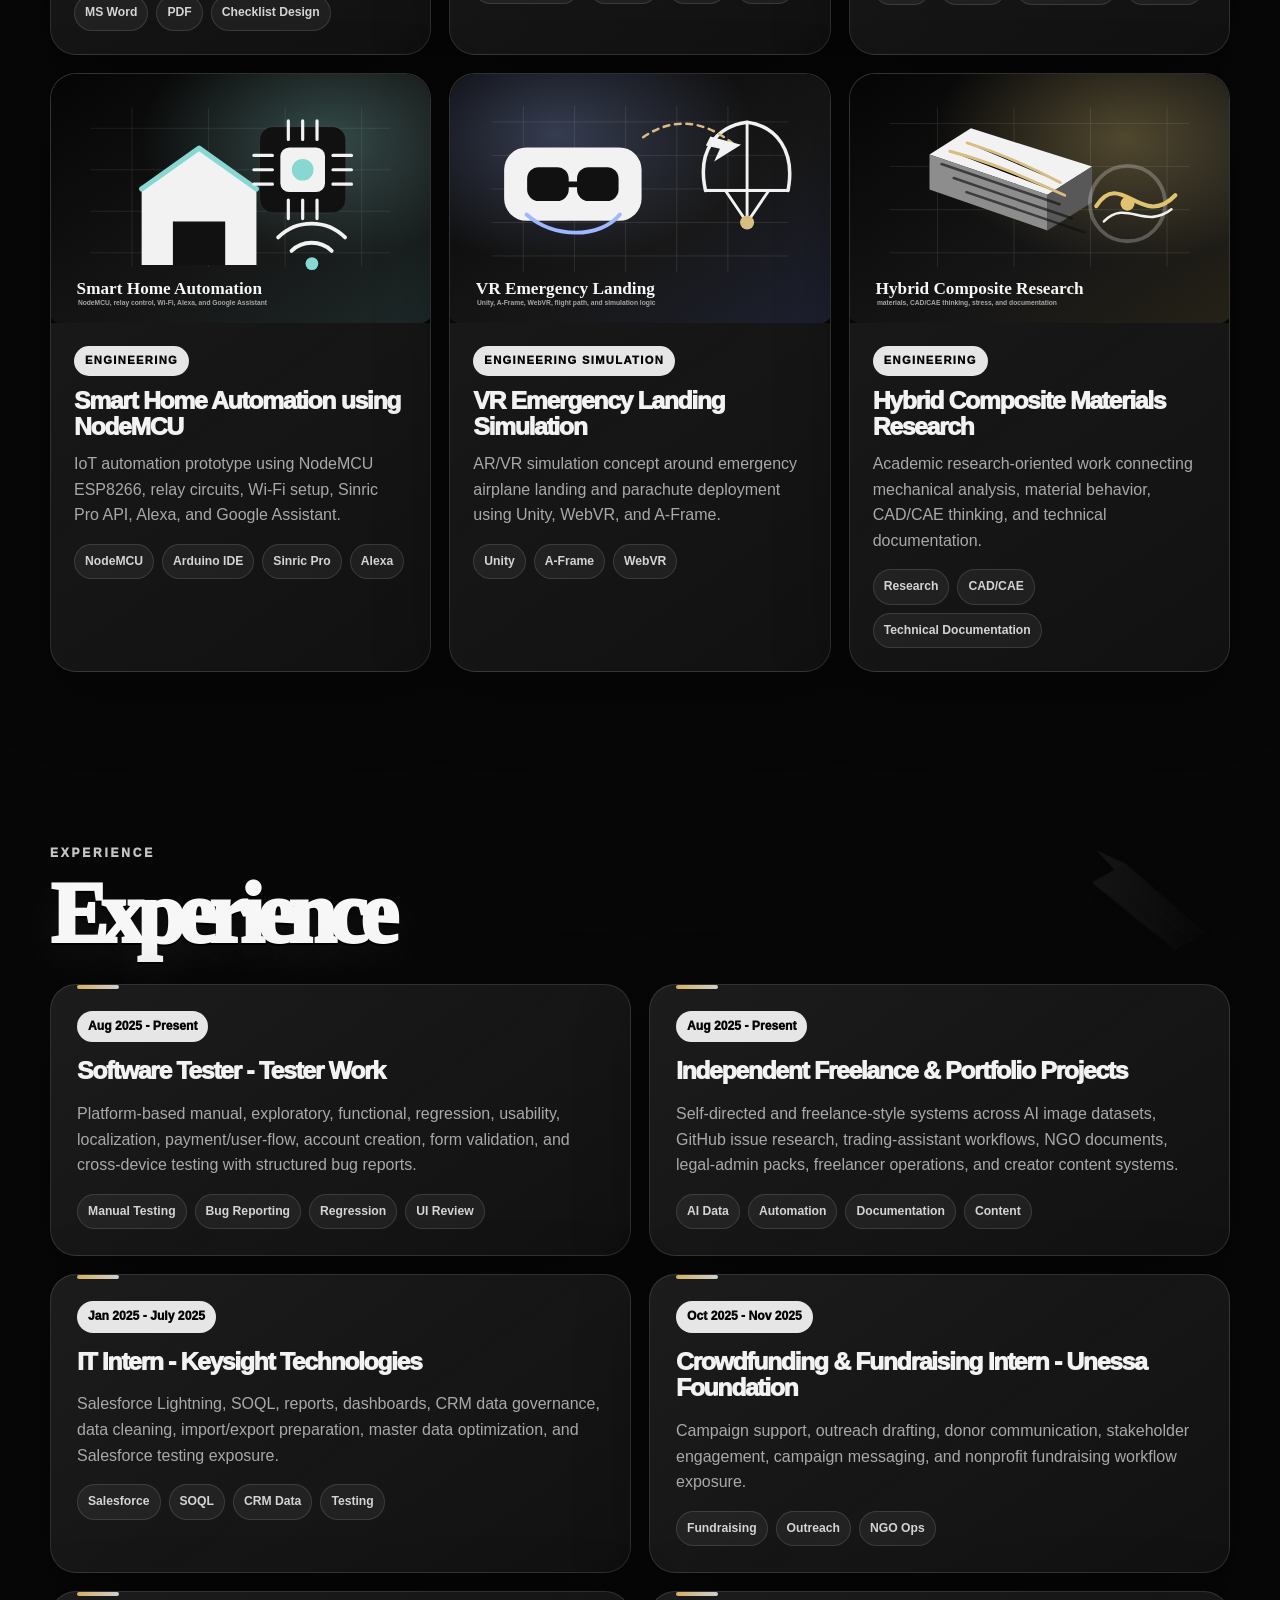
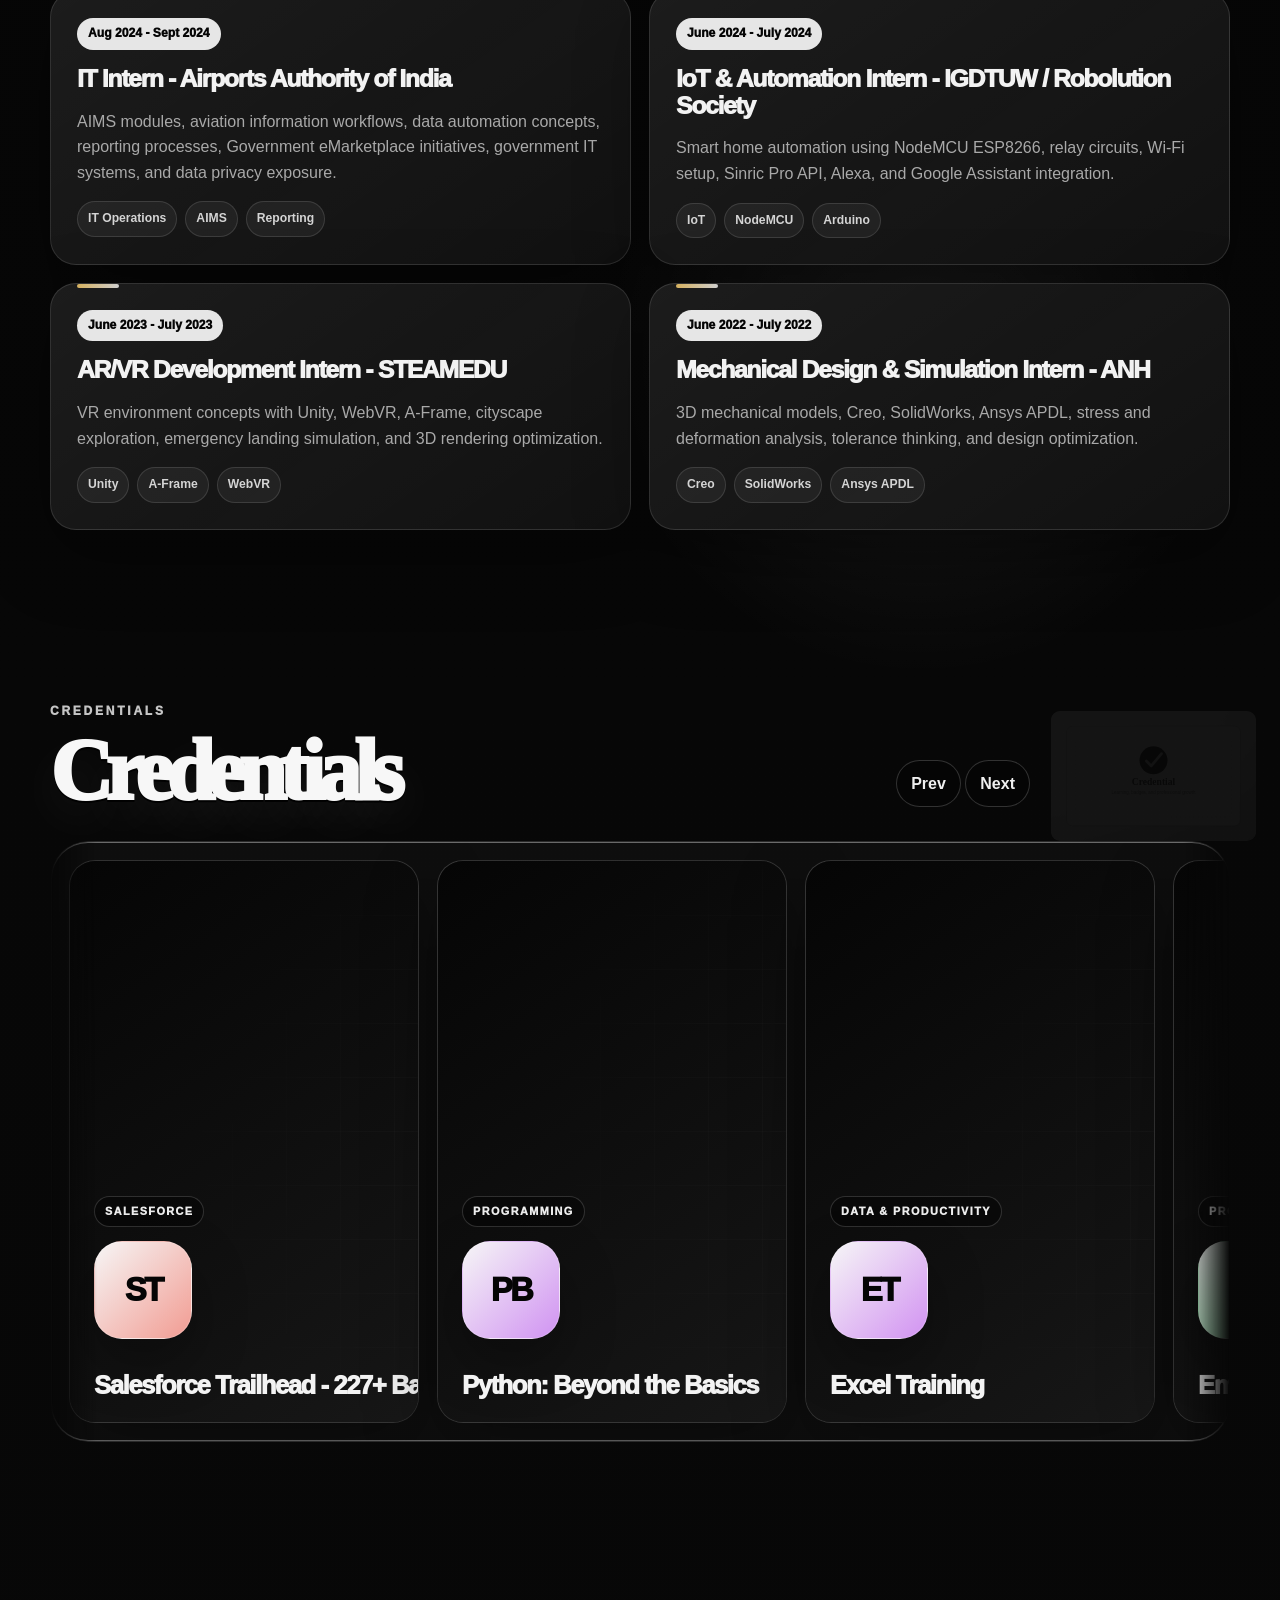
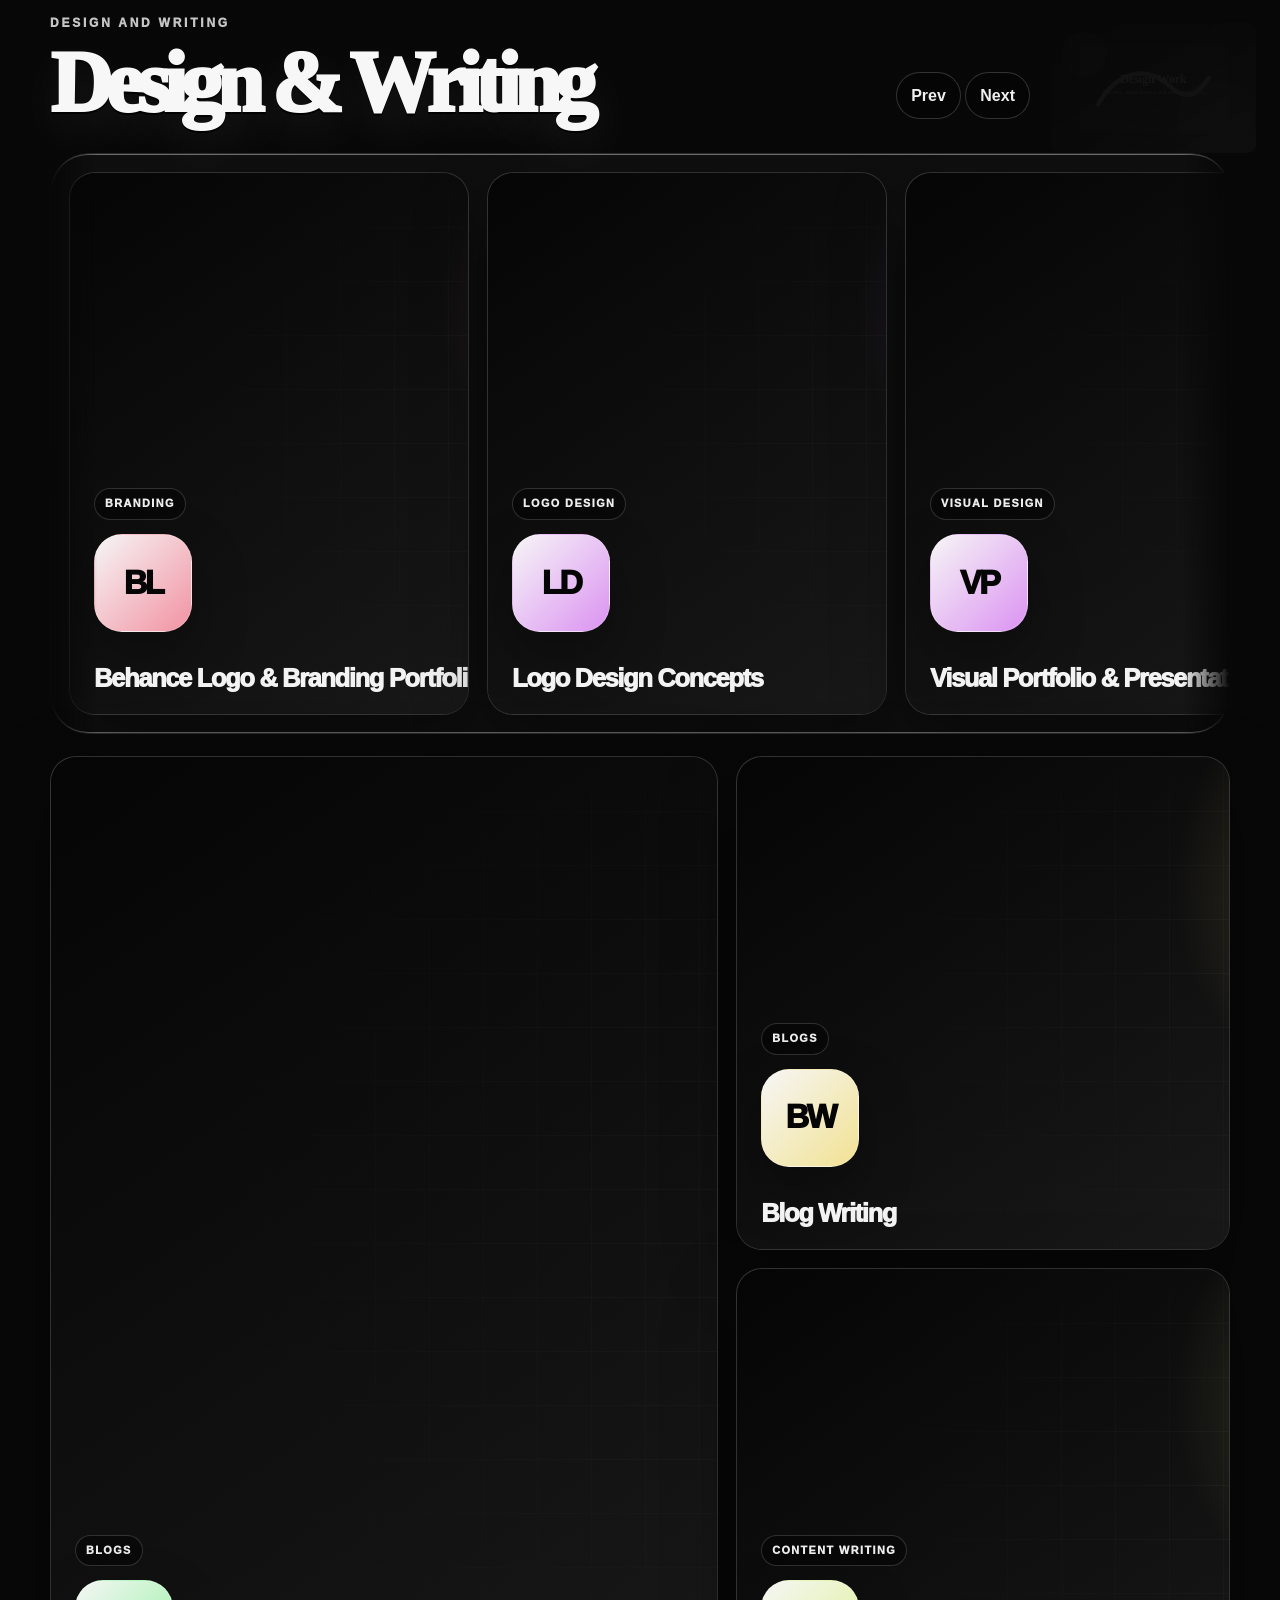
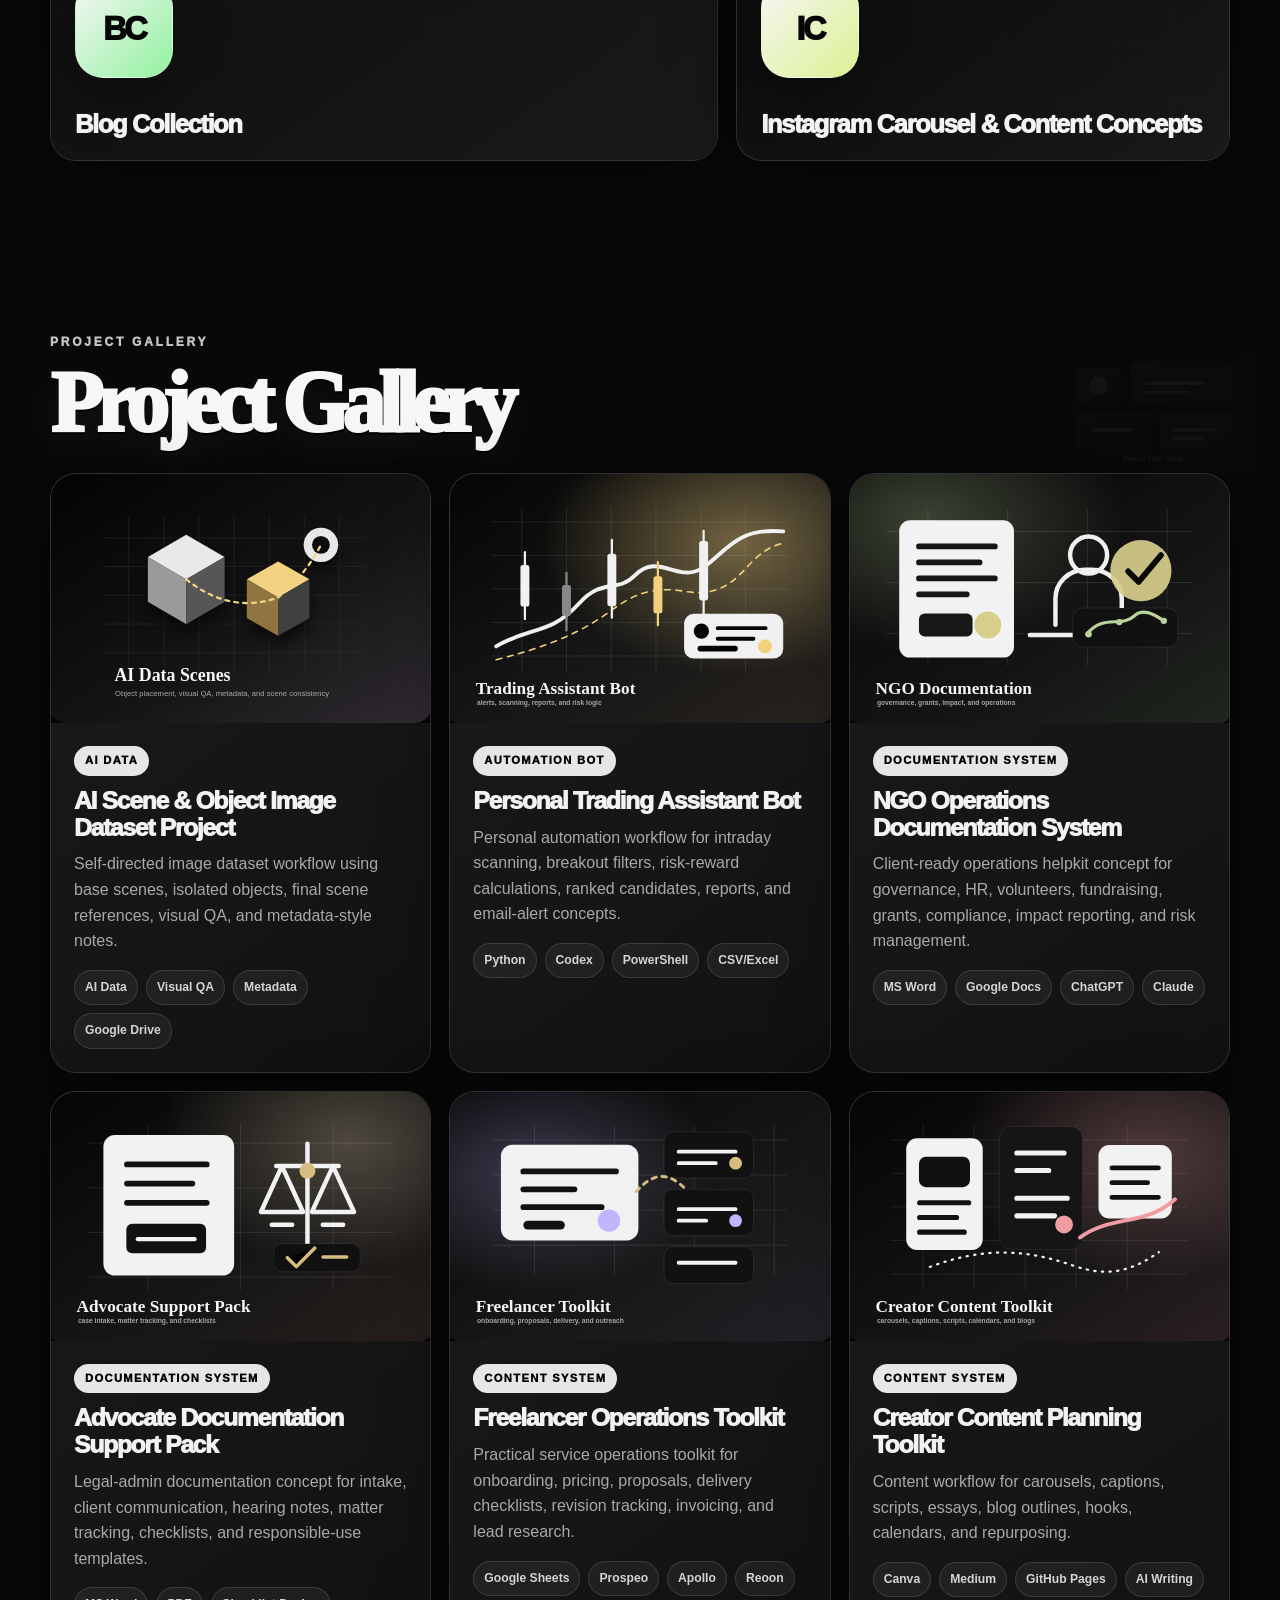
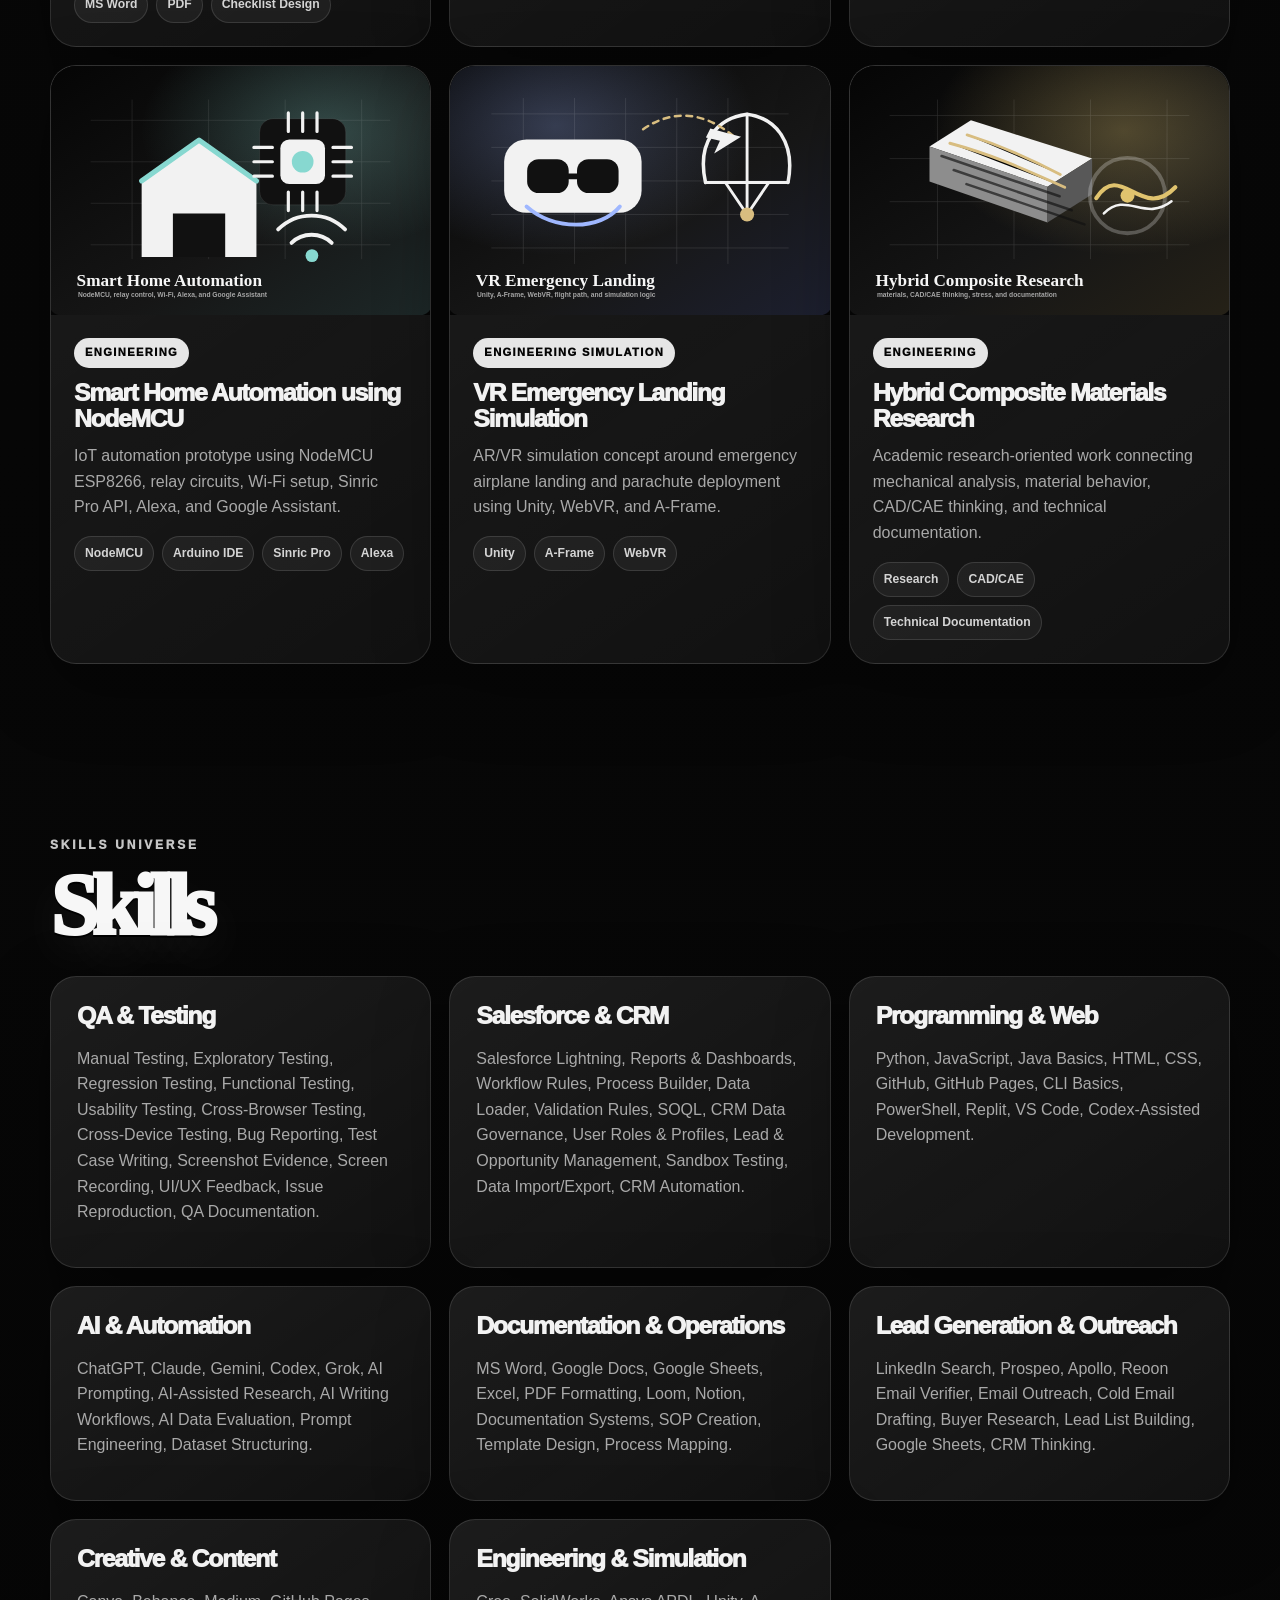
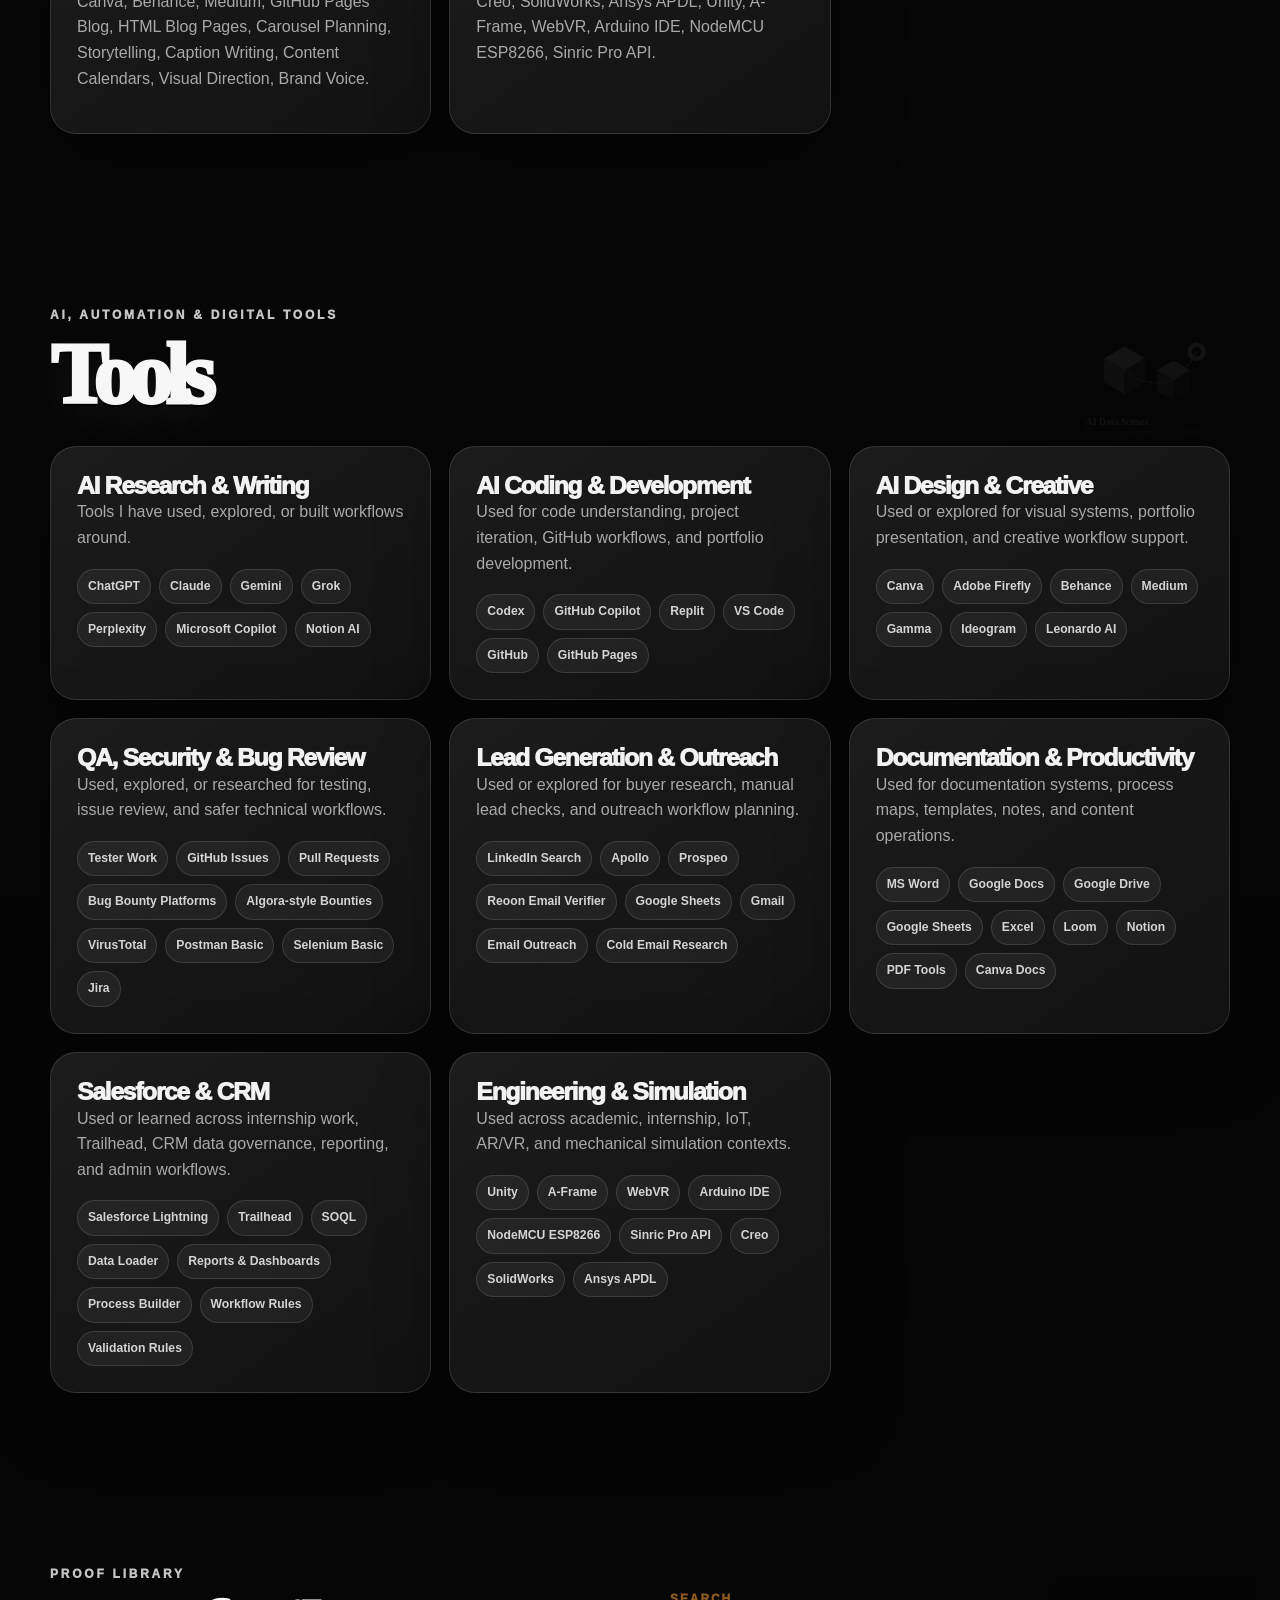
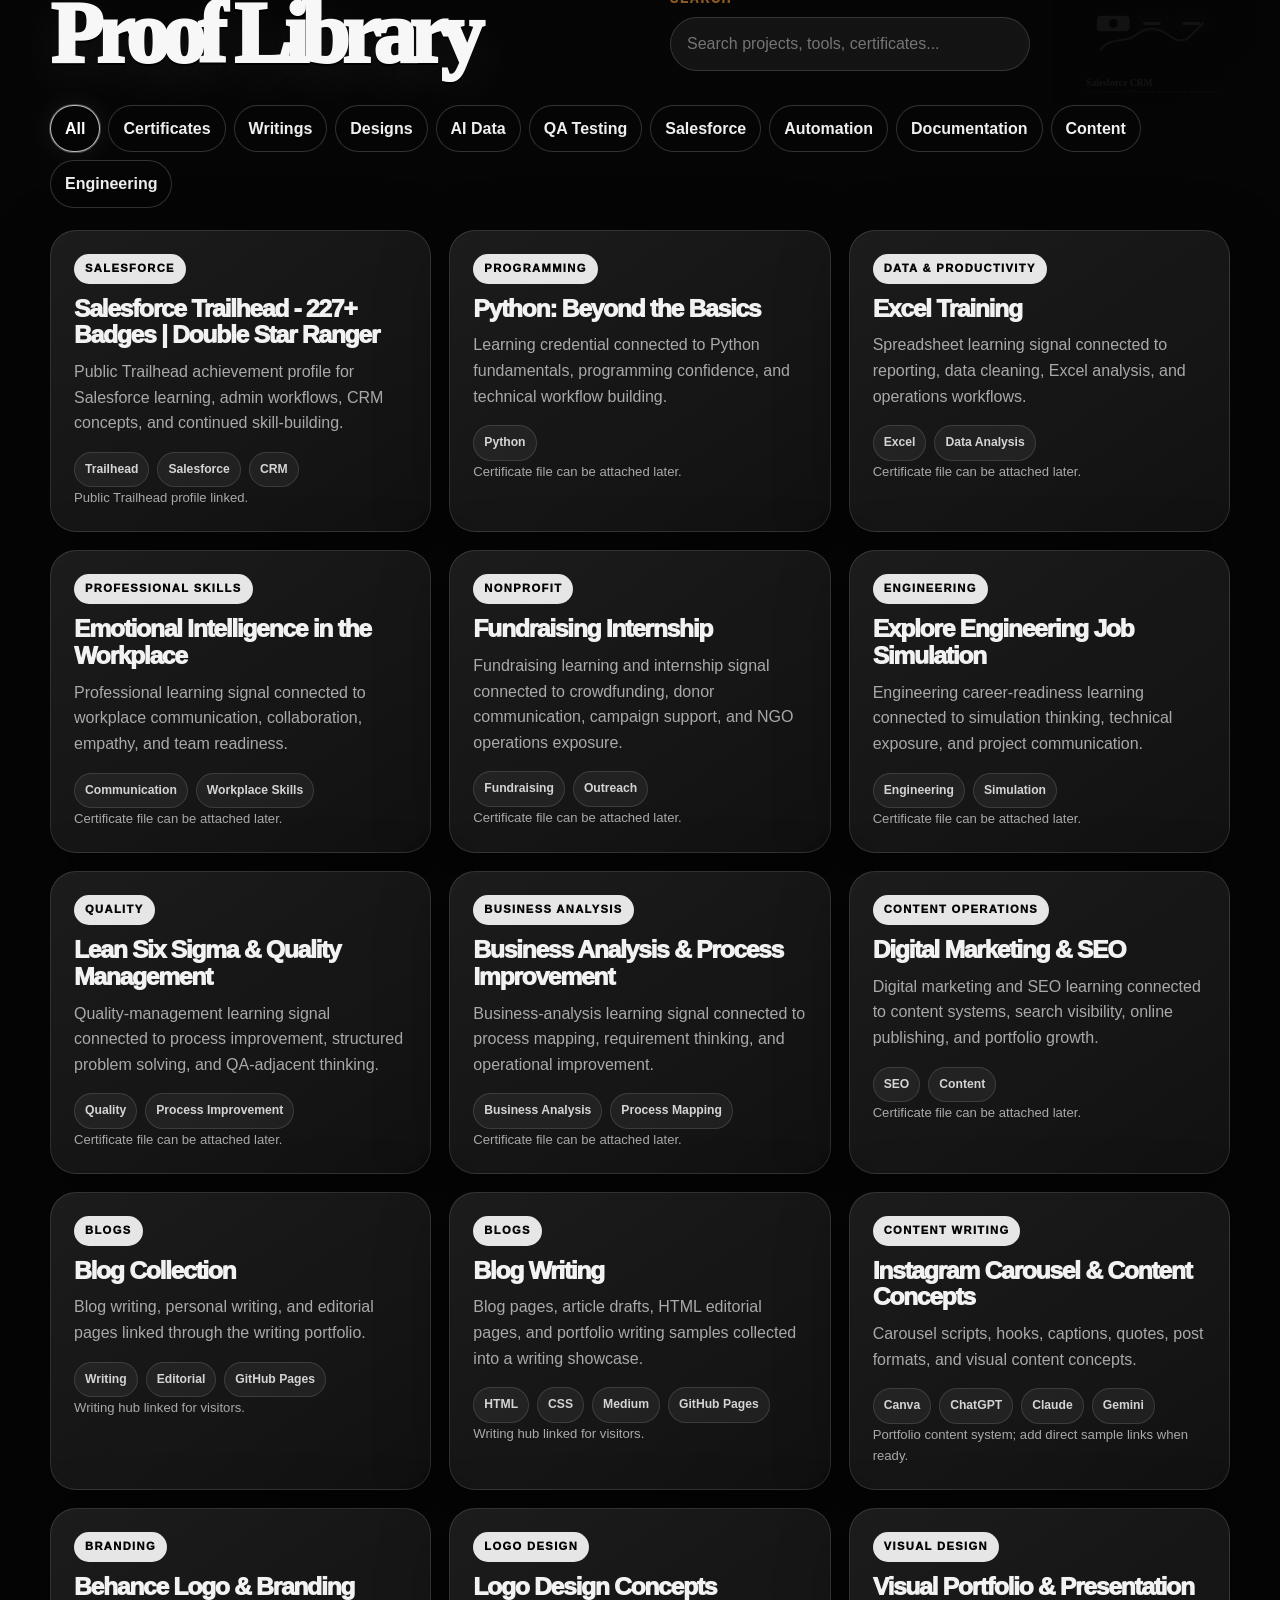
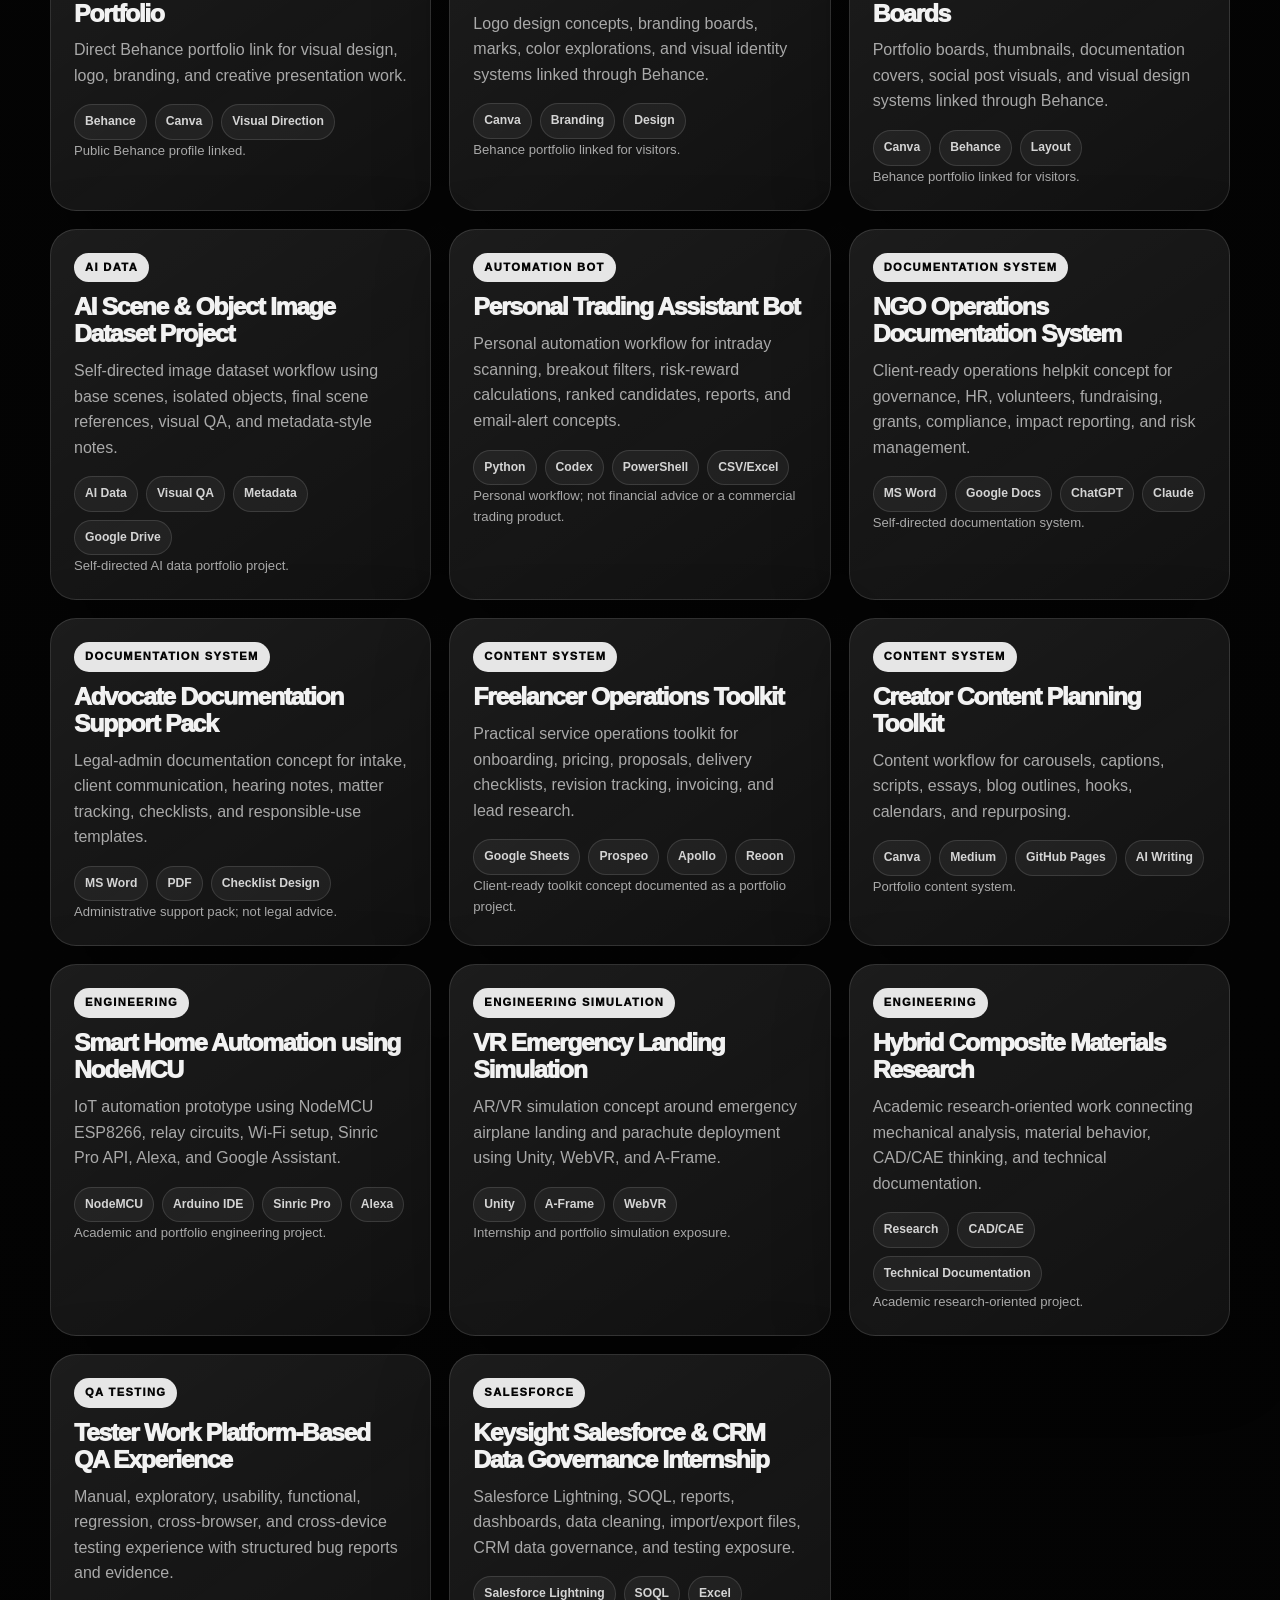
==== commit 8ce0871f: "Add editorial hero portrait" ====
--- a/index.html
+++ b/index.html
@@ -9,7 +9,7 @@
   <meta property="og:title" content="Princess - Portfolio">
   <meta property="og:description" content="A curated proof-of-work portfolio across QA, Salesforce, AI data, automation, documentation, writing, and design.">
   <meta property="og:type" content="website">
-  <meta property="og:image" content="assets/images/placeholder-project.svg">
+  <meta property="og:image" content="assets/images/hero-woman-portrait.png">
   <meta property="og:url" content="https://princessofficial2905.github.io/Portfolio/">
   <meta name="theme-color" content="#f5ecdf">
   <title>Princess | Portfolio</title>
@@ -78,7 +78,7 @@
       </div>
 
       <aside class="portrait-stage reveal" aria-label="Illustrated portrait panel">
-        <img src="assets/images/ink-portrait.svg" alt="Monochrome pen-art portrait illustration">
+        <img src="assets/images/hero-woman-portrait.png" alt="Monochrome editorial pencil-art woman illustration">
         <div class="portrait-caption">
           <span>Portfolio 2026</span>
           <strong>Links, projects, credentials, and proof library</strong>
